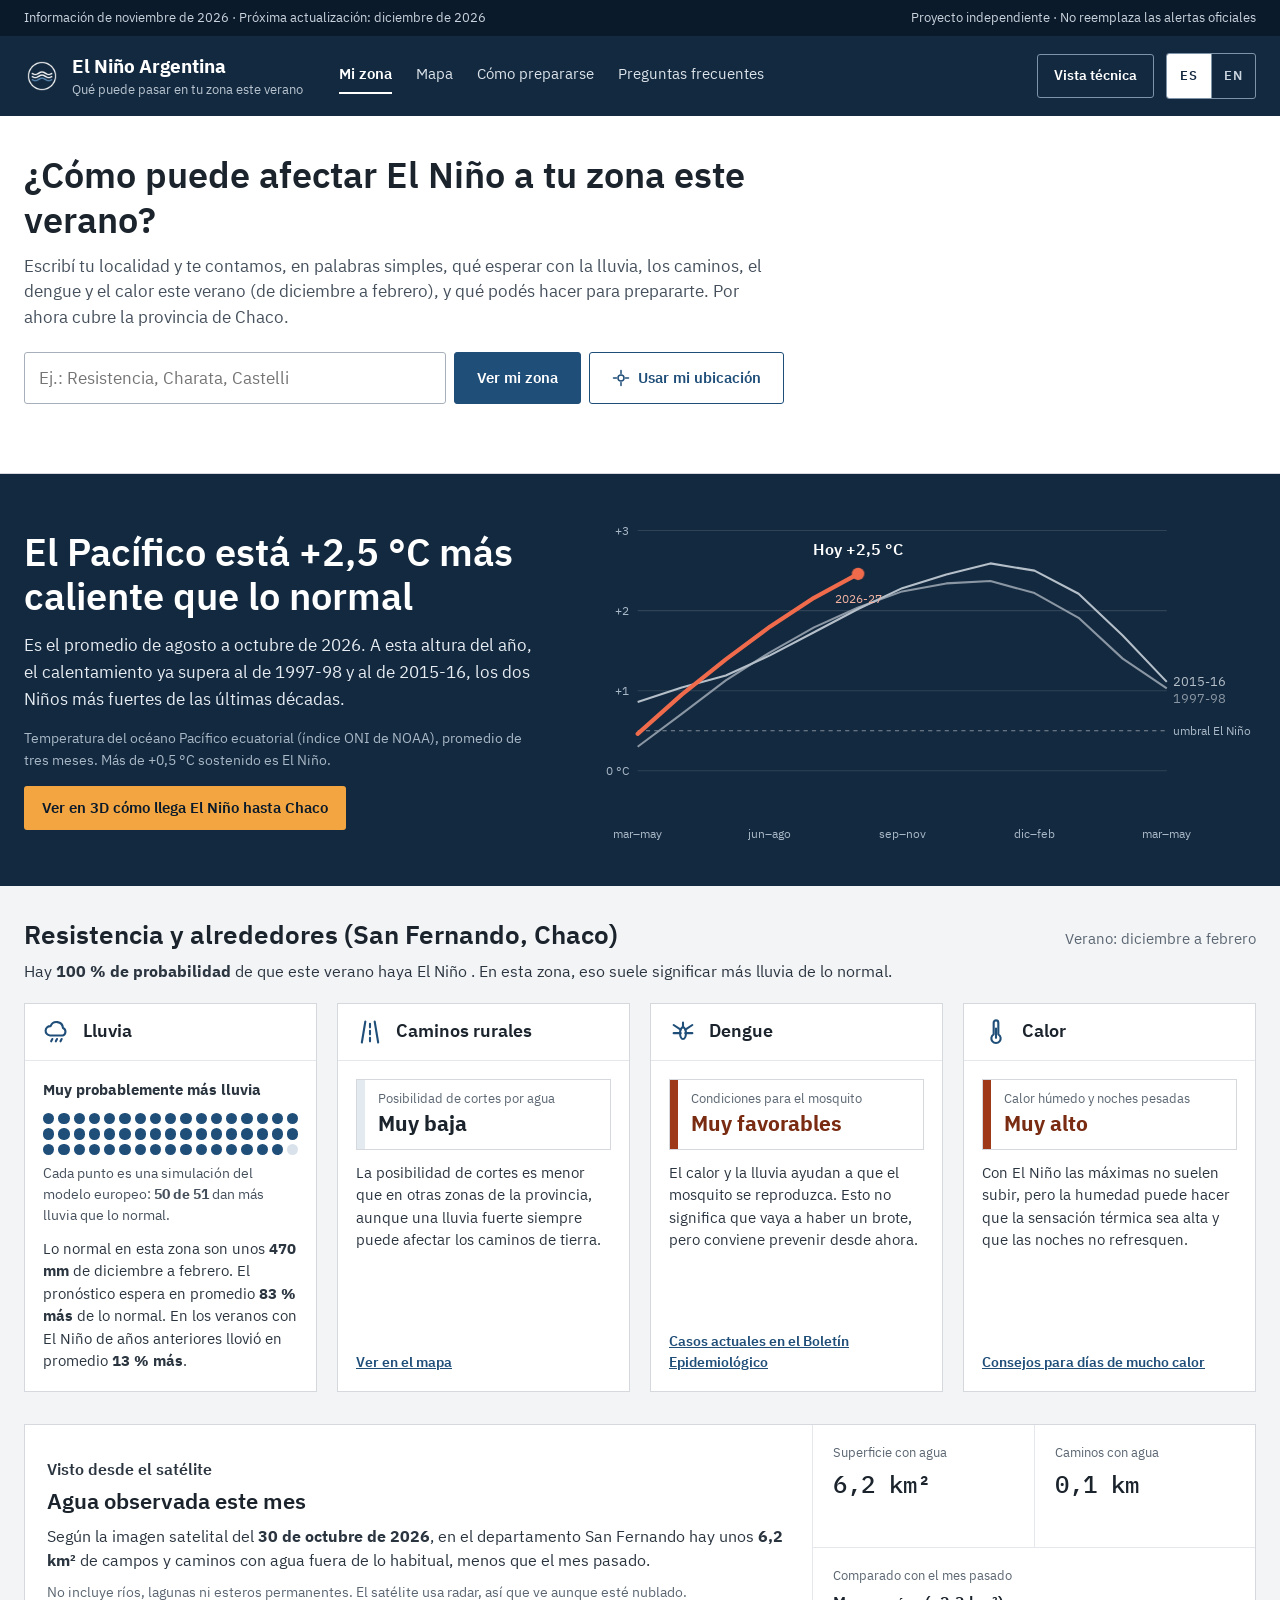
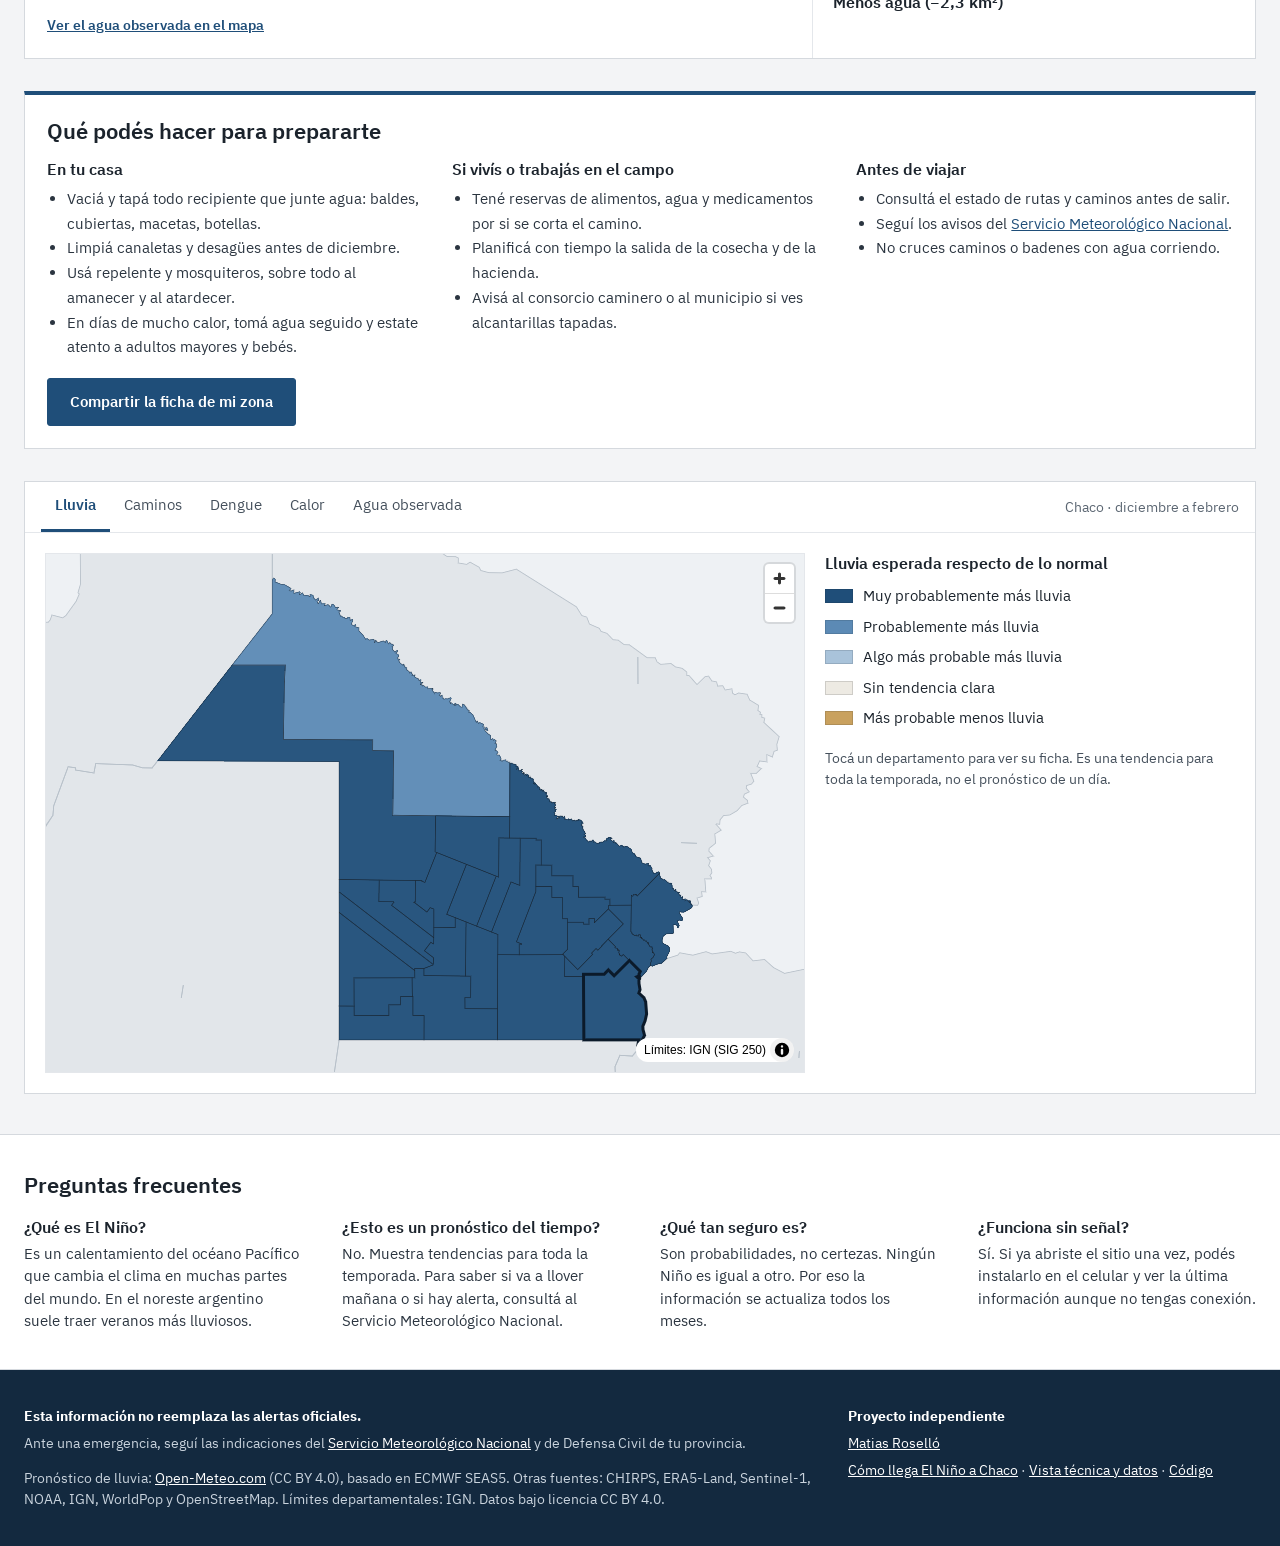
==== docs/index.html @ 83ef6762 "Nombre del sitio: El Niño Argentina (sin "SIG") Co-Authored-By: Claude Opus 5.5 <noreply@anthropic.c" ====
<!doctype html>
<html lang="es">
<head>
<meta charset="utf-8">
<meta name="viewport" content="width=device-width, initial-scale=1">
<title data-i18n="c.titulo">El Niño Argentina · Qué puede pasar en tu zona</title>
<meta name="description" data-i18n-attr="content:c.descripcion" content="Qué puede pasar con la lluvia, los caminos rurales, el dengue y el calor en tu departamento de Chaco si llega El Niño. Información en lenguaje simple, actualizada cada mes.">
<meta name="theme-color" content="#13293F">
<link rel="manifest" href="manifest.webmanifest">
<link rel="icon" href="icons/icono-192.png" type="image/png">
<link rel="apple-touch-icon" href="icons/icono-180.png">
<link rel="preload" href="fonts/ibm-plex-sans-latin-400-normal.woff2" as="font" type="font/woff2" crossorigin>
<link rel="stylesheet" href="vendor/maplibre-gl.css">
<link rel="stylesheet" href="css/app.css">
</head>
<body>
<a class="sr-only" href="#contenido" data-i18n="saltar">Saltar al contenido</a>

<div class="aviso-demo" role="note">
  <div class="contenedor">
    <span class="etiqueta-demo">Demo</span>
    <span data-i18n-html="c.demo"><strong>Versión de demostración.</strong> Los valores son ilustrativos y no provienen de pronósticos ni observaciones reales. No los uses para tomar decisiones.</span>
  </div>
</div>

<div class="franja">
  <div class="contenedor">
    <span id="franja-emision">Información de noviembre de 2026</span>
    <span data-i18n="c.franja-proyecto">Proyecto independiente · No reemplaza las alertas oficiales</span>
  </div>
</div>

<header class="cabecera">
  <div class="contenedor">
    <a class="marca" href="./">
      <img src="icons/icono-192.png" alt="" width="36" height="36">
      <span class="marca-texto"><span class="marca-titulo">El Niño Argentina</span><span class="marca-sub" data-i18n="c.marca-sub">Qué puede pasar en tu zona este verano</span></span>
    </a>
    <nav class="nav" aria-label="Principal" data-i18n-attr="aria-label:c.nav">
      <a href="#resumen" aria-current="page" data-i18n="c.nav-zona">Mi zona</a>
      <a href="#mapa" data-i18n="c.nav-mapa">Mapa</a>
      <a href="#prepararse" data-i18n="c.nav-prep">Cómo prepararse</a>
      <a href="#preguntas" data-i18n="c.nav-faq">Preguntas frecuentes</a>
    </nav>
    <div class="cabecera-acciones">
      <a class="boton-claro" href="tecnica.html" data-i18n="c.vista-tecnica">Vista técnica</a>
      <div class="idioma" role="group" aria-label="Idioma" data-i18n-attr="aria-label:idioma.grupo">
        <button type="button" data-idioma="es" lang="es" aria-label="Español" aria-pressed="true">ES</button>
        <button type="button" data-idioma="en" lang="en" aria-label="English" aria-pressed="false">EN</button>
      </div>
    </div>
  </div>
</header>

<main id="contenido">
  <section class="hero">
    <div class="contenedor">
      <h1 data-i18n="c.h1">¿Cómo puede afectar El Niño a tu zona este verano?</h1>
      <p data-i18n-html="c.hero">Escribí tu localidad y te contamos, en palabras simples, qué esperar con la lluvia, los caminos, el dengue y el calor este verano (de <span class="js-trimestre">diciembre a febrero</span>), y qué podés hacer para prepararte. Por ahora cubre la provincia de Chaco.</p>
      <form class="buscador" id="buscador" role="search" autocomplete="off">
        <div class="envoltura">
          <label for="buscar" class="sr-only" data-i18n="c.buscar-label">Buscar tu localidad o departamento</label>
          <input id="buscar" class="campo" type="search" placeholder="Ej.: Resistencia, Charata, Castelli" data-i18n-attr="placeholder:c.buscar-ph" role="combobox" aria-autocomplete="list" aria-expanded="false" aria-controls="sugerencias">
          <ul id="sugerencias" class="sugerencias" role="listbox" hidden></ul>
        </div>
        <button class="boton" type="submit" data-i18n="c.ver-zona">Ver mi zona</button>
        <button class="boton boton-sec" type="button" id="ubicacion">
          <svg width="18" height="18" viewBox="0 0 24 24" aria-hidden="true"><circle cx="12" cy="12" r="4" stroke="currentColor" stroke-width="2" fill="none"/><path d="M12 2v4M12 18v4M2 12h4M18 12h4" stroke="currentColor" stroke-width="2" stroke-linecap="round"/></svg>
          <span data-i18n="c.ubicacion">Usar mi ubicación</span>
        </button>
      </form>
      <p class="mensaje" id="mensaje" role="status" aria-live="polite"></p>
    </div>
  </section>

  <section class="oceano" aria-labelledby="titulo-oceano" hidden id="oceano">
    <div class="contenedor oceano-grilla">
      <div class="oceano-texto">
        <h2 id="titulo-oceano" data-i18n-html="c.oceano-titulo">El Pacífico está <span id="oni-valor"></span> más caliente que lo normal</h2>
        <p id="oni-texto"></p>
        <p class="oceano-fuente" data-i18n="c.oceano-fuente">Temperatura del océano Pacífico ecuatorial (índice ONI de NOAA), promedio de tres meses. Más de +0,5 °C sostenido es El Niño.</p>
        <a class="oceano-link" href="como-llega.html" data-i18n="c.oceano-link">Ver en 3D cómo llega El Niño hasta Chaco</a>
      </div>
      <figure class="oceano-grafico">
        <svg id="grafico-oni" viewBox="0 0 640 320" role="img" aria-labelledby="oni-desc"><desc id="oni-desc"></desc></svg>
      </figure>
    </div>
  </section>

  <section class="seccion" id="resumen" aria-labelledby="titulo-zona">
    <div class="contenedor">
      <div class="seccion-titulo">
        <h2 id="titulo-zona">Cargando…</h2>
        <span data-i18n-html="c.verano">Verano: <span class="js-trimestre">diciembre a febrero</span></span>
      </div>
      <p class="linea-nino" id="linea-nino"></p>

      <div class="tarjetas">
        <article class="panel tarjeta">
          <div class="tarjeta-cab">
            <svg width="28" height="28" viewBox="0 0 24 24" aria-hidden="true"><path d="M6 15a4 4 0 0 1 .5-8 5.5 5.5 0 0 1 10.6 1.5A3.5 3.5 0 0 1 17 15H6z" stroke="#1F4E79" stroke-width="1.8" fill="none" stroke-linejoin="round"/><path d="M8 18l-1 2M12 18l-1 2M16 18l-1 2" stroke="#1F4E79" stroke-width="1.8" stroke-linecap="round"/></svg>
            <h3 data-i18n="c.lluvia">Lluvia</h3>
          </div>
          <div class="tarjeta-cuerpo">
            <p class="titular" id="lluvia-titular"></p>
            <div class="miembros" id="lluvia-miembros" hidden></div>
            <div class="terciles" id="lluvia-terciles"></div>
            <p id="lluvia-texto"></p>
          </div>
        </article>

        <article class="panel tarjeta">
          <div class="tarjeta-cab">
            <svg width="28" height="28" viewBox="0 0 24 24" aria-hidden="true"><path d="M8 3L5 21M16 3l3 18M12 5v3M12 11v3M12 17v3" stroke="#1F4E79" stroke-width="1.8" fill="none" stroke-linecap="round"/></svg>
            <h3 data-i18n="c.caminos">Caminos rurales</h3>
          </div>
          <div class="tarjeta-cuerpo">
            <div class="nivel" id="caminos-nivel"></div>
            <p id="caminos-texto"></p>
            <a class="tarjeta-link" href="#mapa" data-tab="anegamiento" data-i18n="c.ver-mapa">Ver en el mapa</a>
          </div>
        </article>

        <article class="panel tarjeta">
          <div class="tarjeta-cab">
            <svg width="28" height="28" viewBox="0 0 24 24" aria-hidden="true"><ellipse cx="12" cy="13" rx="2.5" ry="5" stroke="#1F4E79" stroke-width="1.8" fill="none"/><path d="M10 10L4 6M14 10l6-4M10 13H4M14 13h6M12 8V4" stroke="#1F4E79" stroke-width="1.8" stroke-linecap="round"/></svg>
            <h3 data-i18n="c.dengue">Dengue</h3>
          </div>
          <div class="tarjeta-cuerpo">
            <div class="nivel" id="dengue-nivel"></div>
            <p data-i18n="c.dengue-texto">El calor y la lluvia ayudan a que el mosquito se reproduzca. Esto no significa que vaya a haber un brote, pero conviene prevenir desde ahora.</p>
            <a class="tarjeta-link" href="https://www.argentina.gob.ar/salud/boletin-epidemiologico-nacional" rel="noopener" data-i18n="c.dengue-link">Casos actuales en el Boletín Epidemiológico</a>
          </div>
        </article>

        <article class="panel tarjeta">
          <div class="tarjeta-cab">
            <svg width="28" height="28" viewBox="0 0 24 24" aria-hidden="true"><path d="M10 4a2 2 0 0 1 4 0v10a4 4 0 1 1-4 0z" stroke="#1F4E79" stroke-width="1.8" fill="none" stroke-linejoin="round"/><path d="M12 9v8" stroke="#1F4E79" stroke-width="1.8" stroke-linecap="round"/></svg>
            <h3 data-i18n="c.calor">Calor</h3>
          </div>
          <div class="tarjeta-cuerpo">
            <div class="nivel" id="calor-nivel"></div>
            <p data-i18n="c.calor-texto">Con El Niño las máximas no suelen subir, pero la humedad puede hacer que la sensación térmica sea alta y que las noches no refresquen.</p>
            <a class="tarjeta-link" href="#prepararse" data-i18n="c.calor-link">Consejos para días de mucho calor</a>
          </div>
        </article>
      </div>
    </div>
  </section>

  <section class="seccion" aria-labelledby="titulo-agua">
    <div class="contenedor">
      <div class="panel agua">
        <div class="agua-texto">
          <p class="sobretitulo" data-i18n="c.agua-sobre">Visto desde el satélite</p>
          <h2 id="titulo-agua" data-i18n="c.agua-titulo">Agua observada este mes</h2>
          <p id="agua-texto"></p>
          <p class="nota" data-i18n="c.agua-nota">No incluye ríos, lagunas ni esteros permanentes. El satélite usa radar, así que ve aunque esté nublado.</p>
          <a class="tarjeta-link" href="#mapa" data-tab="agua" style="display:inline-block;margin-top:12px" data-i18n="c.agua-link">Ver el agua observada en el mapa</a>
        </div>
        <div class="agua-datos">
          <div><small data-i18n="c.agua-sup">Superficie con agua</small><strong id="agua-km2"></strong></div>
          <div><small data-i18n="c.agua-caminos">Caminos con agua</small><strong id="agua-caminos"></strong></div>
          <div><small data-i18n="c.agua-comp">Comparado con el mes pasado</small><strong class="texto" id="agua-cambio"></strong></div>
        </div>
      </div>
    </div>
  </section>

  <section class="seccion" id="prepararse" aria-labelledby="titulo-prep">
    <div class="contenedor">
      <div class="panel consejos">
        <h2 id="titulo-prep" data-i18n="c.prep-titulo">Qué podés hacer para prepararte</h2>
        <div class="consejos-grilla">
          <div>
            <h3 data-i18n="c.prep-casa">En tu casa</h3>
            <ul>
              <li data-i18n="c.prep-casa-1">Vaciá y tapá todo recipiente que junte agua: baldes, cubiertas, macetas, botellas.</li>
              <li data-i18n="c.prep-casa-2">Limpiá canaletas y desagües antes de diciembre.</li>
              <li data-i18n="c.prep-casa-3">Usá repelente y mosquiteros, sobre todo al amanecer y al atardecer.</li>
              <li data-i18n="c.prep-casa-4">En días de mucho calor, tomá agua seguido y estate atento a adultos mayores y bebés.</li>
            </ul>
          </div>
          <div>
            <h3 data-i18n="c.prep-campo">Si vivís o trabajás en el campo</h3>
            <ul>
              <li data-i18n="c.prep-campo-1">Tené reservas de alimentos, agua y medicamentos por si se corta el camino.</li>
              <li data-i18n="c.prep-campo-2">Planificá con tiempo la salida de la cosecha y de la hacienda.</li>
              <li data-i18n="c.prep-campo-3">Avisá al consorcio caminero o al municipio si ves alcantarillas tapadas.</li>
            </ul>
          </div>
          <div>
            <h3 data-i18n="c.prep-viaje">Antes de viajar</h3>
            <ul>
              <li data-i18n="c.prep-viaje-1">Consultá el estado de rutas y caminos antes de salir.</li>
              <li data-i18n-html="c.prep-viaje-2">Seguí los avisos del <a href="https://www.smn.gob.ar/" rel="noopener">Servicio Meteorológico Nacional</a>.</li>
              <li data-i18n="c.prep-viaje-3">No cruces caminos o badenes con agua corriendo.</li>
            </ul>
          </div>
        </div>
        <p style="margin:18px 0 0"><button class="boton" type="button" id="compartir" data-i18n="c.compartir">Compartir la ficha de mi zona</button></p>
      </div>
    </div>
  </section>

  <section class="seccion" id="mapa" aria-labelledby="titulo-mapa">
    <div class="contenedor">
      <h2 id="titulo-mapa" class="sr-only" data-i18n="c.mapa-titulo">Mapa de Chaco</h2>
      <div class="panel mapa-panel">
        <div class="pestanas">
          <div class="tabs" role="tablist" aria-label="Qué ver en el mapa" data-i18n-attr="aria-label:c.tabs" id="tabs"></div>
          <span style="font-size:14px;color:var(--texto-4)">Chaco · <span class="js-trimestre">diciembre a febrero</span></span>
        </div>
        <div class="mapa-cuerpo">
          <div class="mapa" id="mapa-contenedor" role="region" data-i18n-attr="aria-label:c.mapa-region" aria-label="Mapa de departamentos de Chaco. Tocá un departamento para ver su ficha."></div>
          <div class="leyenda" id="leyenda"></div>
        </div>
      </div>
    </div>
  </section>

  <section class="faq" id="preguntas" aria-labelledby="titulo-faq">
    <div class="contenedor">
      <h2 id="titulo-faq" data-i18n="c.faq">Preguntas frecuentes</h2>
      <div class="faq-grilla">
        <div><h3 data-i18n="c.faq-1q">¿Qué es El Niño?</h3><p data-i18n="c.faq-1a">Es un calentamiento del océano Pacífico que cambia el clima en muchas partes del mundo. En el noreste argentino suele traer veranos más lluviosos.</p></div>
        <div><h3 data-i18n="c.faq-2q">¿Esto es un pronóstico del tiempo?</h3><p data-i18n="c.faq-2a">No. Muestra tendencias para toda la temporada. Para saber si va a llover mañana o si hay alerta, consultá al Servicio Meteorológico Nacional.</p></div>
        <div><h3 data-i18n="c.faq-3q">¿Qué tan seguro es?</h3><p data-i18n="c.faq-3a">Son probabilidades, no certezas. Ningún Niño es igual a otro. Por eso la información se actualiza todos los meses.</p></div>
        <div class="solo-demo"><h3 data-i18n="c.faq-4q">¿Por qué dice “demostración”?</h3><p data-i18n="c.faq-4a">El sitio ya funciona, pero los datos climáticos reales todavía se están procesando. Hasta entonces, los valores son de ejemplo.</p></div>
        <div><h3 data-i18n="c.faq-5q">¿Funciona sin señal?</h3><p data-i18n="c.faq-5a">Sí. Si ya abriste el sitio una vez, podés instalarlo en el celular y ver la última información aunque no tengas conexión.</p></div>
      </div>
    </div>
  </section>
</main>

<footer class="pie">
  <div class="contenedor">
    <div class="col-ancha">
      <p><strong data-i18n="c.pie-aviso">Esta información no reemplaza las alertas oficiales.</strong></p>
      <p data-i18n-html="c.pie-emergencia">Ante una emergencia, seguí las indicaciones del <a href="https://www.smn.gob.ar/" rel="noopener">Servicio Meteorológico Nacional</a> y de Defensa Civil de tu provincia.</p>
      <p style="margin-top:14px" data-i18n-html="c.pie-fuentes">Pronóstico de lluvia: <a href="https://open-meteo.com/" rel="noopener">Open-Meteo.com</a> (CC BY 4.0), basado en ECMWF SEAS5. Otras fuentes: CHIRPS, ERA5-Land, Sentinel-1, NOAA, IGN, WorldPop y OpenStreetMap. Límites departamentales: IGN. Datos bajo licencia CC BY 4.0.</p>
    </div>
    <div class="col">
      <p><strong data-i18n="c.pie-proyecto">Proyecto independiente</strong></p>
      <p><a href="https://github.com/rikochet87" rel="noopener">Matias Roselló</a></p>
      <p data-i18n-html="c.pie-links"><a href="como-llega.html">Cómo llega El Niño a Chaco</a> · <a href="tecnica.html">Vista técnica y datos</a> · <a href="https://github.com/rikochet87/elnino-chaco" rel="noopener">Código</a></p>
    </div>
  </div>
</footer>

<script src="vendor/maplibre-gl.js"></script>
<script src="js/i18n.js"></script>
<script src="js/comun.js"></script>
<script src="js/ciudadana.js"></script>
<script src="js/oceano.js"></script>
</body>
</html>
---- docs/vendor/maplibre-gl.css ----
.maplibregl-map{font:12px/20px Helvetica Neue,Arial,Helvetica,sans-serif;overflow:hidden;position:relative;-webkit-tap-highlight-color:rgb(0 0 0/0)}.maplibregl-canvas{left:0;position:absolute;top:0}.maplibregl-map:fullscreen{height:100%;width:100%}.maplibregl-ctrl-group button.maplibregl-ctrl-compass{touch-action:none}.maplibregl-canvas-container.maplibregl-interactive,.maplibregl-ctrl-group button.maplibregl-ctrl-compass{cursor:grab;-webkit-user-select:none;-moz-user-select:none;user-select:none}.maplibregl-canvas-container.maplibregl-interactive.maplibregl-track-pointer{cursor:pointer}.maplibregl-canvas-container.maplibregl-interactive:active,.maplibregl-ctrl-group button.maplibregl-ctrl-compass:active{cursor:grabbing}.maplibregl-canvas-container.maplibregl-touch-zoom-rotate,.maplibregl-canvas-container.maplibregl-touch-zoom-rotate .maplibregl-canvas{touch-action:pan-x pan-y}.maplibregl-canvas-container.maplibregl-touch-drag-pan,.maplibregl-canvas-container.maplibregl-touch-drag-pan .maplibregl-canvas{touch-action:pinch-zoom}.maplibregl-canvas-container.maplibregl-touch-zoom-rotate.maplibregl-touch-drag-pan,.maplibregl-canvas-container.maplibregl-touch-zoom-rotate.maplibregl-touch-drag-pan .maplibregl-canvas{touch-action:none}.maplibregl-canvas-container.maplibregl-touch-drag-pan.maplibregl-cooperative-gestures,.maplibregl-canvas-container.maplibregl-touch-drag-pan.maplibregl-cooperative-gestures .maplibregl-canvas{touch-action:pan-x pan-y}.maplibregl-ctrl-bottom-left,.maplibregl-ctrl-bottom-right,.maplibregl-ctrl-top-left,.maplibregl-ctrl-top-right{pointer-events:none;position:absolute;z-index:2}.maplibregl-ctrl-top-left{left:0;top:0}.maplibregl-ctrl-top-right{right:0;top:0}.maplibregl-ctrl-bottom-left{bottom:0;left:0}.maplibregl-ctrl-bottom-right{bottom:0;right:0}.maplibregl-ctrl{clear:both;pointer-events:auto;transform:translate(0)}.maplibregl-ctrl-top-left .maplibregl-ctrl{float:left;margin:10px 0 0 10px}.maplibregl-ctrl-top-right .maplibregl-ctrl{float:right;margin:10px 10px 0 0}.maplibregl-ctrl-bottom-left .maplibregl-ctrl{float:left;margin:0 0 10px 10px}.maplibregl-ctrl-bottom-right .maplibregl-ctrl{float:right;margin:0 10px 10px 0}.maplibregl-ctrl-group{background:#fff;border-radius:4px}.maplibregl-ctrl-group:not(:empty){box-shadow:0 0 0 2px rgba(0,0,0,.1)}@media (forced-colors:active){.maplibregl-ctrl-group:not(:empty){box-shadow:0 0 0 2px ButtonText}}.maplibregl-ctrl-group button{background-color:transparent;border:0;box-sizing:border-box;cursor:pointer;display:block;height:29px;outline:none;padding:0;width:29px}.maplibregl-ctrl-group button+button{border-top:1px solid #ddd}.maplibregl-ctrl button .maplibregl-ctrl-icon{background-position:50%;background-repeat:no-repeat;display:block;height:100%;width:100%}@media (forced-colors:active){.maplibregl-ctrl-icon{background-color:transparent}.maplibregl-ctrl-group button+button{border-top:1px solid ButtonText}}.maplibregl-ctrl button::-moz-focus-inner{border:0;padding:0}.maplibregl-ctrl-attrib-button:focus,.maplibregl-ctrl-group button:focus{box-shadow:0 0 2px 2px #0096ff}.maplibregl-ctrl button:disabled{cursor:not-allowed}.maplibregl-ctrl button:disabled .maplibregl-ctrl-icon{opacity:.25}.maplibregl-ctrl button:not(:disabled):hover{background-color:rgb(0 0 0/5%)}.maplibregl-ctrl-group button:focus:focus-visible{box-shadow:0 0 2px 2px #0096ff}.maplibregl-ctrl-group button:focus:not(:focus-visible){box-shadow:none}.maplibregl-ctrl-group button:focus:first-child{border-radius:4px 4px 0 0}.maplibregl-ctrl-group button:focus:last-child{border-radius:0 0 4px 4px}.maplibregl-ctrl-group button:focus:only-child{border-radius:inherit}.maplibregl-ctrl button.maplibregl-ctrl-zoom-out .maplibregl-ctrl-icon{background-image:url("data:image/svg+xml;charset=utf-8,%3Csvg xmlns='http://www.w3.org/2000/svg' width='29' height='29' fill='%23333' viewBox='0 0 29 29'%3E%3Cpath d='M10 13c-.75 0-1.5.75-1.5 1.5S9.25 16 10 16h9c.75 0 1.5-.75 1.5-1.5S19.75 13 19 13z'/%3E%3C/svg%3E")}.maplibregl-ctrl button.maplibregl-ctrl-zoom-in .maplibregl-ctrl-icon{background-image:url("data:image/svg+xml;charset=utf-8,%3Csvg xmlns='http://www.w3.org/2000/svg' width='29' height='29' fill='%23333' viewBox='0 0 29 29'%3E%3Cpath d='M14.5 8.5c-.75 0-1.5.75-1.5 1.5v3h-3c-.75 0-1.5.75-1.5 1.5S9.25 16 10 16h3v3c0 .75.75 1.5 1.5 1.5S16 19.75 16 19v-3h3c.75 0 1.5-.75 1.5-1.5S19.75 13 19 13h-3v-3c0-.75-.75-1.5-1.5-1.5'/%3E%3C/svg%3E")}@media (forced-colors:active){.maplibregl-ctrl button.maplibregl-ctrl-zoom-out .maplibregl-ctrl-icon{background-image:url("data:image/svg+xml;charset=utf-8,%3Csvg xmlns='http://www.w3.org/2000/svg' width='29' height='29' fill='%23fff' viewBox='0 0 29 29'%3E%3Cpath d='M10 13c-.75 0-1.5.75-1.5 1.5S9.25 16 10 16h9c.75 0 1.5-.75 1.5-1.5S19.75 13 19 13z'/%3E%3C/svg%3E")}.maplibregl-ctrl button.maplibregl-ctrl-zoom-in .maplibregl-ctrl-icon{background-image:url("data:image/svg+xml;charset=utf-8,%3Csvg xmlns='http://www.w3.org/2000/svg' width='29' height='29' fill='%23fff' viewBox='0 0 29 29'%3E%3Cpath d='M14.5 8.5c-.75 0-1.5.75-1.5 1.5v3h-3c-.75 0-1.5.75-1.5 1.5S9.25 16 10 16h3v3c0 .75.75 1.5 1.5 1.5S16 19.75 16 19v-3h3c.75 0 1.5-.75 1.5-1.5S19.75 13 19 13h-3v-3c0-.75-.75-1.5-1.5-1.5'/%3E%3C/svg%3E")}}@media (forced-colors:active) and (prefers-color-scheme:light){.maplibregl-ctrl button.maplibregl-ctrl-zoom-out .maplibregl-ctrl-icon{background-image:url("data:image/svg+xml;charset=utf-8,%3Csvg xmlns='http://www.w3.org/2000/svg' width='29' height='29' viewBox='0 0 29 29'%3E%3Cpath d='M10 13c-.75 0-1.5.75-1.5 1.5S9.25 16 10 16h9c.75 0 1.5-.75 1.5-1.5S19.75 13 19 13z'/%3E%3C/svg%3E")}.maplibregl-ctrl button.maplibregl-ctrl-zoom-in .maplibregl-ctrl-icon{background-image:url("data:image/svg+xml;charset=utf-8,%3Csvg xmlns='http://www.w3.org/2000/svg' width='29' height='29' viewBox='0 0 29 29'%3E%3Cpath d='M14.5 8.5c-.75 0-1.5.75-1.5 1.5v3h-3c-.75 0-1.5.75-1.5 1.5S9.25 16 10 16h3v3c0 .75.75 1.5 1.5 1.5S16 19.75 16 19v-3h3c.75 0 1.5-.75 1.5-1.5S19.75 13 19 13h-3v-3c0-.75-.75-1.5-1.5-1.5'/%3E%3C/svg%3E")}}.maplibregl-ctrl button.maplibregl-ctrl-fullscreen .maplibregl-ctrl-icon{background-image:url("data:image/svg+xml;charset=utf-8,%3Csvg xmlns='http://www.w3.org/2000/svg' width='29' height='29' fill='%23333' viewBox='0 0 29 29'%3E%3Cpath d='M24 16v5.5c0 1.75-.75 2.5-2.5 2.5H16v-1l3-1.5-4-5.5 1-1 5.5 4 1.5-3zM6 16l1.5 3 5.5-4 1 1-4 5.5 3 1.5v1H7.5C5.75 24 5 23.25 5 21.5V16zm7-11v1l-3 1.5 4 5.5-1 1-5.5-4L6 13H5V7.5C5 5.75 5.75 5 7.5 5zm11 2.5c0-1.75-.75-2.5-2.5-2.5H16v1l3 1.5-4 5.5 1 1 5.5-4 1.5 3h1z'/%3E%3C/svg%3E")}.maplibregl-ctrl button.maplibregl-ctrl-shrink .maplibregl-ctrl-icon{background-image:url("data:image/svg+xml;charset=utf-8,%3Csvg xmlns='http://www.w3.org/2000/svg' width='29' height='29' viewBox='0 0 29 29'%3E%3Cpath d='M18.5 16c-1.75 0-2.5.75-2.5 2.5V24h1l1.5-3 5.5 4 1-1-4-5.5 3-1.5v-1zM13 18.5c0-1.75-.75-2.5-2.5-2.5H5v1l3 1.5L4 24l1 1 5.5-4 1.5 3h1zm3-8c0 1.75.75 2.5 2.5 2.5H24v-1l-3-1.5L25 5l-1-1-5.5 4L17 5h-1zM10.5 13c1.75 0 2.5-.75 2.5-2.5V5h-1l-1.5 3L5 4 4 5l4 5.5L5 12v1z'/%3E%3C/svg%3E")}@media (forced-colors:active){.maplibregl-ctrl button.maplibregl-ctrl-fullscreen .maplibregl-ctrl-icon{background-image:url("data:image/svg+xml;charset=utf-8,%3Csvg xmlns='http://www.w3.org/2000/svg' width='29' height='29' fill='%23fff' viewBox='0 0 29 29'%3E%3Cpath d='M24 16v5.5c0 1.75-.75 2.5-2.5 2.5H16v-1l3-1.5-4-5.5 1-1 5.5 4 1.5-3zM6 16l1.5 3 5.5-4 1 1-4 5.5 3 1.5v1H7.5C5.75 24 5 23.25 5 21.5V16zm7-11v1l-3 1.5 4 5.5-1 1-5.5-4L6 13H5V7.5C5 5.75 5.75 5 7.5 5zm11 2.5c0-1.75-.75-2.5-2.5-2.5H16v1l3 1.5-4 5.5 1 1 5.5-4 1.5 3h1z'/%3E%3C/svg%3E")}.maplibregl-ctrl button.maplibregl-ctrl-shrink .maplibregl-ctrl-icon{background-image:url("data:image/svg+xml;charset=utf-8,%3Csvg xmlns='http://www.w3.org/2000/svg' width='29' height='29' fill='%23fff' viewBox='0 0 29 29'%3E%3Cpath d='M18.5 16c-1.75 0-2.5.75-2.5 2.5V24h1l1.5-3 5.5 4 1-1-4-5.5 3-1.5v-1zM13 18.5c0-1.75-.75-2.5-2.5-2.5H5v1l3 1.5L4 24l1 1 5.5-4 1.5 3h1zm3-8c0 1.75.75 2.5 2.5 2.5H24v-1l-3-1.5L25 5l-1-1-5.5 4L17 5h-1zM10.5 13c1.75 0 2.5-.75 2.5-2.5V5h-1l-1.5 3L5 4 4 5l4 5.5L5 12v1z'/%3E%3C/svg%3E")}}@media (forced-colors:active) and (prefers-color-scheme:light){.maplibregl-ctrl button.maplibregl-ctrl-fullscreen .maplibregl-ctrl-icon{background-image:url("data:image/svg+xml;charset=utf-8,%3Csvg xmlns='http://www.w3.org/2000/svg' width='29' height='29' viewBox='0 0 29 29'%3E%3Cpath d='M24 16v5.5c0 1.75-.75 2.5-2.5 2.5H16v-1l3-1.5-4-5.5 1-1 5.5 4 1.5-3zM6 16l1.5 3 5.5-4 1 1-4 5.5 3 1.5v1H7.5C5.75 24 5 23.25 5 21.5V16zm7-11v1l-3 1.5 4 5.5-1 1-5.5-4L6 13H5V7.5C5 5.75 5.75 5 7.5 5zm11 2.5c0-1.75-.75-2.5-2.5-2.5H16v1l3 1.5-4 5.5 1 1 5.5-4 1.5 3h1z'/%3E%3C/svg%3E")}.maplibregl-ctrl button.maplibregl-ctrl-shrink .maplibregl-ctrl-icon{background-image:url("data:image/svg+xml;charset=utf-8,%3Csvg xmlns='http://www.w3.org/2000/svg' width='29' height='29' viewBox='0 0 29 29'%3E%3Cpath d='M18.5 16c-1.75 0-2.5.75-2.5 2.5V24h1l1.5-3 5.5 4 1-1-4-5.5 3-1.5v-1zM13 18.5c0-1.75-.75-2.5-2.5-2.5H5v1l3 1.5L4 24l1 1 5.5-4 1.5 3h1zm3-8c0 1.75.75 2.5 2.5 2.5H24v-1l-3-1.5L25 5l-1-1-5.5 4L17 5h-1zM10.5 13c1.75 0 2.5-.75 2.5-2.5V5h-1l-1.5 3L5 4 4 5l4 5.5L5 12v1z'/%3E%3C/svg%3E")}}.maplibregl-ctrl button.maplibregl-ctrl-compass .maplibregl-ctrl-icon{background-image:url("data:image/svg+xml;charset=utf-8,%3Csvg xmlns='http://www.w3.org/2000/svg' width='29' height='29' fill='%23333' viewBox='0 0 29 29'%3E%3Cpath d='m10.5 14 4-8 4 8z'/%3E%3Cpath fill='%23ccc' d='m10.5 16 4 8 4-8z'/%3E%3C/svg%3E")}@media (forced-colors:active){.maplibregl-ctrl button.maplibregl-ctrl-compass .maplibregl-ctrl-icon{background-image:url("data:image/svg+xml;charset=utf-8,%3Csvg xmlns='http://www.w3.org/2000/svg' width='29' height='29' fill='%23fff' viewBox='0 0 29 29'%3E%3Cpath d='m10.5 14 4-8 4 8z'/%3E%3Cpath fill='%23ccc' d='m10.5 16 4 8 4-8z'/%3E%3C/svg%3E")}}@media (forced-colors:active) and (prefers-color-scheme:light){.maplibregl-ctrl button.maplibregl-ctrl-compass .maplibregl-ctrl-icon{background-image:url("data:image/svg+xml;charset=utf-8,%3Csvg xmlns='http://www.w3.org/2000/svg' width='29' height='29' viewBox='0 0 29 29'%3E%3Cpath d='m10.5 14 4-8 4 8z'/%3E%3Cpath fill='%23ccc' d='m10.5 16 4 8 4-8z'/%3E%3C/svg%3E")}}.maplibregl-ctrl button.maplibregl-ctrl-terrain .maplibregl-ctrl-icon{background-image:url("data:image/svg+xml;charset=utf-8,%3Csvg xmlns='http://www.w3.org/2000/svg' width='22' height='22' fill='%23333' viewBox='0 0 22 22'%3E%3Cpath d='m1.754 13.406 4.453-4.851 3.09 3.09 3.281 3.277.969-.969-3.309-3.312 3.844-4.121 6.148 6.886h1.082v-.855l-7.207-8.07-4.84 5.187L6.169 6.57l-5.48 5.965v.871ZM.688 16.844h20.625v1.375H.688Zm0 0'/%3E%3C/svg%3E")}.maplibregl-ctrl button.maplibregl-ctrl-terrain-enabled .maplibregl-ctrl-icon{background-image:url("data:image/svg+xml;charset=utf-8,%3Csvg xmlns='http://www.w3.org/2000/svg' width='22' height='22' fill='%2333b5e5' viewBox='0 0 22 22'%3E%3Cpath d='m1.754 13.406 4.453-4.851 3.09 3.09 3.281 3.277.969-.969-3.309-3.312 3.844-4.121 6.148 6.886h1.082v-.855l-7.207-8.07-4.84 5.187L6.169 6.57l-5.48 5.965v.871ZM.688 16.844h20.625v1.375H.688Zm0 0'/%3E%3C/svg%3E")}.maplibregl-ctrl button.maplibregl-ctrl-geolocate .maplibregl-ctrl-icon{background-image:url("data:image/svg+xml;charset=utf-8,%3Csvg xmlns='http://www.w3.org/2000/svg' width='29' height='29' fill='%23333' viewBox='0 0 20 20'%3E%3Cpath d='M10 4C9 4 9 5 9 5v.1A5 5 0 0 0 5.1 9H5s-1 0-1 1 1 1 1 1h.1A5 5 0 0 0 9 14.9v.1s0 1 1 1 1-1 1-1v-.1a5 5 0 0 0 3.9-3.9h.1s1 0 1-1-1-1-1-1h-.1A5 5 0 0 0 11 5.1V5s0-1-1-1m0 2.5a3.5 3.5 0 1 1 0 7 3.5 3.5 0 1 1 0-7'/%3E%3Ccircle cx='10' cy='10' r='2'/%3E%3C/svg%3E")}.maplibregl-ctrl button.maplibregl-ctrl-geolocate:disabled .maplibregl-ctrl-icon{background-image:url("data:image/svg+xml;charset=utf-8,%3Csvg xmlns='http://www.w3.org/2000/svg' width='29' height='29' fill='%23aaa' viewBox='0 0 20 20'%3E%3Cpath d='M10 4C9 4 9 5 9 5v.1A5 5 0 0 0 5.1 9H5s-1 0-1 1 1 1 1 1h.1A5 5 0 0 0 9 14.9v.1s0 1 1 1 1-1 1-1v-.1a5 5 0 0 0 3.9-3.9h.1s1 0 1-1-1-1-1-1h-.1A5 5 0 0 0 11 5.1V5s0-1-1-1m0 2.5a3.5 3.5 0 1 1 0 7 3.5 3.5 0 1 1 0-7'/%3E%3Ccircle cx='10' cy='10' r='2'/%3E%3Cpath fill='red' d='m14 5 1 1-9 9-1-1z'/%3E%3C/svg%3E")}.maplibregl-ctrl button.maplibregl-ctrl-geolocate.maplibregl-ctrl-geolocate-active .maplibregl-ctrl-icon{background-image:url("data:image/svg+xml;charset=utf-8,%3Csvg xmlns='http://www.w3.org/2000/svg' width='29' height='29' fill='%2333b5e5' viewBox='0 0 20 20'%3E%3Cpath d='M10 4C9 4 9 5 9 5v.1A5 5 0 0 0 5.1 9H5s-1 0-1 1 1 1 1 1h.1A5 5 0 0 0 9 14.9v.1s0 1 1 1 1-1 1-1v-.1a5 5 0 0 0 3.9-3.9h.1s1 0 1-1-1-1-1-1h-.1A5 5 0 0 0 11 5.1V5s0-1-1-1m0 2.5a3.5 3.5 0 1 1 0 7 3.5 3.5 0 1 1 0-7'/%3E%3Ccircle cx='10' cy='10' r='2'/%3E%3C/svg%3E")}.maplibregl-ctrl button.maplibregl-ctrl-geolocate.maplibregl-ctrl-geolocate-active-error .maplibregl-ctrl-icon{background-image:url("data:image/svg+xml;charset=utf-8,%3Csvg xmlns='http://www.w3.org/2000/svg' width='29' height='29' fill='%23e58978' viewBox='0 0 20 20'%3E%3Cpath d='M10 4C9 4 9 5 9 5v.1A5 5 0 0 0 5.1 9H5s-1 0-1 1 1 1 1 1h.1A5 5 0 0 0 9 14.9v.1s0 1 1 1 1-1 1-1v-.1a5 5 0 0 0 3.9-3.9h.1s1 0 1-1-1-1-1-1h-.1A5 5 0 0 0 11 5.1V5s0-1-1-1m0 2.5a3.5 3.5 0 1 1 0 7 3.5 3.5 0 1 1 0-7'/%3E%3Ccircle cx='10' cy='10' r='2'/%3E%3C/svg%3E")}.maplibregl-ctrl button.maplibregl-ctrl-geolocate.maplibregl-ctrl-geolocate-background .maplibregl-ctrl-icon{background-image:url("data:image/svg+xml;charset=utf-8,%3Csvg xmlns='http://www.w3.org/2000/svg' width='29' height='29' fill='%2333b5e5' viewBox='0 0 20 20'%3E%3Cpath d='M10 4C9 4 9 5 9 5v.1A5 5 0 0 0 5.1 9H5s-1 0-1 1 1 1 1 1h.1A5 5 0 0 0 9 14.9v.1s0 1 1 1 1-1 1-1v-.1a5 5 0 0 0 3.9-3.9h.1s1 0 1-1-1-1-1-1h-.1A5 5 0 0 0 11 5.1V5s0-1-1-1m0 2.5a3.5 3.5 0 1 1 0 7 3.5 3.5 0 1 1 0-7'/%3E%3C/svg%3E")}.maplibregl-ctrl button.maplibregl-ctrl-geolocate.maplibregl-ctrl-geolocate-background-error .maplibregl-ctrl-icon{background-image:url("data:image/svg+xml;charset=utf-8,%3Csvg xmlns='http://www.w3.org/2000/svg' width='29' height='29' fill='%23e54e33' viewBox='0 0 20 20'%3E%3Cpath d='M10 4C9 4 9 5 9 5v.1A5 5 0 0 0 5.1 9H5s-1 0-1 1 1 1 1 1h.1A5 5 0 0 0 9 14.9v.1s0 1 1 1 1-1 1-1v-.1a5 5 0 0 0 3.9-3.9h.1s1 0 1-1-1-1-1-1h-.1A5 5 0 0 0 11 5.1V5s0-1-1-1m0 2.5a3.5 3.5 0 1 1 0 7 3.5 3.5 0 1 1 0-7'/%3E%3C/svg%3E")}.maplibregl-ctrl button.maplibregl-ctrl-geolocate.maplibregl-ctrl-geolocate-waiting .maplibregl-ctrl-icon{animation:maplibregl-spin 2s linear infinite}@media (forced-colors:active){.maplibregl-ctrl button.maplibregl-ctrl-geolocate .maplibregl-ctrl-icon{background-image:url("data:image/svg+xml;charset=utf-8,%3Csvg xmlns='http://www.w3.org/2000/svg' width='29' height='29' fill='%23fff' viewBox='0 0 20 20'%3E%3Cpath d='M10 4C9 4 9 5 9 5v.1A5 5 0 0 0 5.1 9H5s-1 0-1 1 1 1 1 1h.1A5 5 0 0 0 9 14.9v.1s0 1 1 1 1-1 1-1v-.1a5 5 0 0 0 3.9-3.9h.1s1 0 1-1-1-1-1-1h-.1A5 5 0 0 0 11 5.1V5s0-1-1-1m0 2.5a3.5 3.5 0 1 1 0 7 3.5 3.5 0 1 1 0-7'/%3E%3Ccircle cx='10' cy='10' r='2'/%3E%3C/svg%3E")}.maplibregl-ctrl button.maplibregl-ctrl-geolocate:disabled .maplibregl-ctrl-icon{background-image:url("data:image/svg+xml;charset=utf-8,%3Csvg xmlns='http://www.w3.org/2000/svg' width='29' height='29' fill='%23999' viewBox='0 0 20 20'%3E%3Cpath d='M10 4C9 4 9 5 9 5v.1A5 5 0 0 0 5.1 9H5s-1 0-1 1 1 1 1 1h.1A5 5 0 0 0 9 14.9v.1s0 1 1 1 1-1 1-1v-.1a5 5 0 0 0 3.9-3.9h.1s1 0 1-1-1-1-1-1h-.1A5 5 0 0 0 11 5.1V5s0-1-1-1m0 2.5a3.5 3.5 0 1 1 0 7 3.5 3.5 0 1 1 0-7'/%3E%3Ccircle cx='10' cy='10' r='2'/%3E%3Cpath fill='red' d='m14 5 1 1-9 9-1-1z'/%3E%3C/svg%3E")}.maplibregl-ctrl button.maplibregl-ctrl-geolocate.maplibregl-ctrl-geolocate-active .maplibregl-ctrl-icon{background-image:url("data:image/svg+xml;charset=utf-8,%3Csvg xmlns='http://www.w3.org/2000/svg' width='29' height='29' fill='%2333b5e5' viewBox='0 0 20 20'%3E%3Cpath d='M10 4C9 4 9 5 9 5v.1A5 5 0 0 0 5.1 9H5s-1 0-1 1 1 1 1 1h.1A5 5 0 0 0 9 14.9v.1s0 1 1 1 1-1 1-1v-.1a5 5 0 0 0 3.9-3.9h.1s1 0 1-1-1-1-1-1h-.1A5 5 0 0 0 11 5.1V5s0-1-1-1m0 2.5a3.5 3.5 0 1 1 0 7 3.5 3.5 0 1 1 0-7'/%3E%3Ccircle cx='10' cy='10' r='2'/%3E%3C/svg%3E")}.maplibregl-ctrl button.maplibregl-ctrl-geolocate.maplibregl-ctrl-geolocate-active-error .maplibregl-ctrl-icon{background-image:url("data:image/svg+xml;charset=utf-8,%3Csvg xmlns='http://www.w3.org/2000/svg' width='29' height='29' fill='%23e58978' viewBox='0 0 20 20'%3E%3Cpath d='M10 4C9 4 9 5 9 5v.1A5 5 0 0 0 5.1 9H5s-1 0-1 1 1 1 1 1h.1A5 5 0 0 0 9 14.9v.1s0 1 1 1 1-1 1-1v-.1a5 5 0 0 0 3.9-3.9h.1s1 0 1-1-1-1-1-1h-.1A5 5 0 0 0 11 5.1V5s0-1-1-1m0 2.5a3.5 3.5 0 1 1 0 7 3.5 3.5 0 1 1 0-7'/%3E%3Ccircle cx='10' cy='10' r='2'/%3E%3C/svg%3E")}.maplibregl-ctrl button.maplibregl-ctrl-geolocate.maplibregl-ctrl-geolocate-background .maplibregl-ctrl-icon{background-image:url("data:image/svg+xml;charset=utf-8,%3Csvg xmlns='http://www.w3.org/2000/svg' width='29' height='29' fill='%2333b5e5' viewBox='0 0 20 20'%3E%3Cpath d='M10 4C9 4 9 5 9 5v.1A5 5 0 0 0 5.1 9H5s-1 0-1 1 1 1 1 1h.1A5 5 0 0 0 9 14.9v.1s0 1 1 1 1-1 1-1v-.1a5 5 0 0 0 3.9-3.9h.1s1 0 1-1-1-1-1-1h-.1A5 5 0 0 0 11 5.1V5s0-1-1-1m0 2.5a3.5 3.5 0 1 1 0 7 3.5 3.5 0 1 1 0-7'/%3E%3C/svg%3E")}.maplibregl-ctrl button.maplibregl-ctrl-geolocate.maplibregl-ctrl-geolocate-background-error .maplibregl-ctrl-icon{background-image:url("data:image/svg+xml;charset=utf-8,%3Csvg xmlns='http://www.w3.org/2000/svg' width='29' height='29' fill='%23e54e33' viewBox='0 0 20 20'%3E%3Cpath d='M10 4C9 4 9 5 9 5v.1A5 5 0 0 0 5.1 9H5s-1 0-1 1 1 1 1 1h.1A5 5 0 0 0 9 14.9v.1s0 1 1 1 1-1 1-1v-.1a5 5 0 0 0 3.9-3.9h.1s1 0 1-1-1-1-1-1h-.1A5 5 0 0 0 11 5.1V5s0-1-1-1m0 2.5a3.5 3.5 0 1 1 0 7 3.5 3.5 0 1 1 0-7'/%3E%3C/svg%3E")}}@media (forced-colors:active) and (prefers-color-scheme:light){.maplibregl-ctrl button.maplibregl-ctrl-geolocate .maplibregl-ctrl-icon{background-image:url("data:image/svg+xml;charset=utf-8,%3Csvg xmlns='http://www.w3.org/2000/svg' width='29' height='29' viewBox='0 0 20 20'%3E%3Cpath d='M10 4C9 4 9 5 9 5v.1A5 5 0 0 0 5.1 9H5s-1 0-1 1 1 1 1 1h.1A5 5 0 0 0 9 14.9v.1s0 1 1 1 1-1 1-1v-.1a5 5 0 0 0 3.9-3.9h.1s1 0 1-1-1-1-1-1h-.1A5 5 0 0 0 11 5.1V5s0-1-1-1m0 2.5a3.5 3.5 0 1 1 0 7 3.5 3.5 0 1 1 0-7'/%3E%3Ccircle cx='10' cy='10' r='2'/%3E%3C/svg%3E")}.maplibregl-ctrl button.maplibregl-ctrl-geolocate:disabled .maplibregl-ctrl-icon{background-image:url("data:image/svg+xml;charset=utf-8,%3Csvg xmlns='http://www.w3.org/2000/svg' width='29' height='29' fill='%23666' viewBox='0 0 20 20'%3E%3Cpath d='M10 4C9 4 9 5 9 5v.1A5 5 0 0 0 5.1 9H5s-1 0-1 1 1 1 1 1h.1A5 5 0 0 0 9 14.9v.1s0 1 1 1 1-1 1-1v-.1a5 5 0 0 0 3.9-3.9h.1s1 0 1-1-1-1-1-1h-.1A5 5 0 0 0 11 5.1V5s0-1-1-1m0 2.5a3.5 3.5 0 1 1 0 7 3.5 3.5 0 1 1 0-7'/%3E%3Ccircle cx='10' cy='10' r='2'/%3E%3Cpath fill='red' d='m14 5 1 1-9 9-1-1z'/%3E%3C/svg%3E")}}@keyframes maplibregl-spin{0%{transform:rotate(0deg)}to{transform:rotate(1turn)}}a.maplibregl-ctrl-logo{background-image:url("data:image/svg+xml;charset=utf-8,%3Csvg xmlns='http://www.w3.org/2000/svg' width='88' height='23' fill='none'%3E%3Cpath fill='%23000' fill-opacity='.4' fill-rule='evenodd' d='M17.408 16.796h-1.827l2.501-12.095h.198l3.324 6.533.988 2.19.988-2.19 3.258-6.533h.181l2.6 12.095h-1.81l-1.218-5.644-.362-1.71-.658 1.71-2.929 5.644h-.098l-2.914-5.644-.757-1.71-.345 1.71zm1.958-3.42-.726 3.663a1.255 1.255 0 0 1-1.232 1.011h-1.827a1.255 1.255 0 0 1-1.229-1.509l2.501-12.095a1.255 1.255 0 0 1 1.23-1.001h.197a1.25 1.25 0 0 1 1.12.685l3.19 6.273 3.125-6.263a1.25 1.25 0 0 1 1.123-.695h.181a1.255 1.255 0 0 1 1.227.991l1.443 6.71a5 5 0 0 1 .314-.787l.009-.016a4.6 4.6 0 0 1 1.777-1.887c.782-.46 1.668-.667 2.611-.667a4.6 4.6 0 0 1 1.7.32l.306.134c.21-.16.474-.256.759-.256h1.694a1.255 1.255 0 0 1 1.212.925 1.255 1.255 0 0 1 1.212-.925h1.711c.284 0 .545.094.755.252.613-.3 1.312-.45 2.075-.45 1.356 0 2.557.445 3.482 1.4q.47.48.763 1.064V4.701a1.255 1.255 0 0 1 1.255-1.255h1.86A1.255 1.255 0 0 1 54.44 4.7v9.194h2.217c.19 0 .37.043.532.118v-4.77c0-.356.147-.678.385-.906a2.42 2.42 0 0 1-.682-1.71c0-.665.267-1.253.735-1.7a2.45 2.45 0 0 1 1.722-.674 2.43 2.43 0 0 1 1.705.675q.318.302.504.683V4.7a1.255 1.255 0 0 1 1.255-1.255h1.744A1.255 1.255 0 0 1 65.812 4.7v3.335a4.8 4.8 0 0 1 1.526-.246c.938 0 1.817.214 2.59.69a4.47 4.47 0 0 1 1.67 1.743v-.98a1.255 1.255 0 0 1 1.256-1.256h1.777c.233 0 .451.064.639.174a3.4 3.4 0 0 1 1.567-.372c.346 0 .861.02 1.285.232a1.25 1.25 0 0 1 .689 1.004 4.7 4.7 0 0 1 .853-.588c.795-.44 1.675-.647 2.61-.647 1.385 0 2.65.39 3.525 1.396.836.938 1.168 2.173 1.168 3.528q-.001.515-.056 1.051a1.255 1.255 0 0 1-.947 1.09l.408.952a1.255 1.255 0 0 1-.477 1.552c-.418.268-.92.463-1.458.612-.613.171-1.304.244-2.049.244-1.06 0-2.043-.207-2.886-.698l-.015-.008c-.798-.48-1.419-1.135-1.818-1.963l-.004-.008a5.8 5.8 0 0 1-.548-2.512q0-.429.053-.843a1.3 1.3 0 0 1-.333-.086l-.166-.004c-.223 0-.426.062-.643.228-.03.024-.142.139-.142.59v3.883a1.255 1.255 0 0 1-1.256 1.256h-1.777a1.255 1.255 0 0 1-1.256-1.256V15.69l-.032.057a4.8 4.8 0 0 1-1.86 1.833 5.04 5.04 0 0 1-2.484.634 4.5 4.5 0 0 1-1.935-.424 1.25 1.25 0 0 1-.764.258h-1.71a1.255 1.255 0 0 1-1.256-1.255V7.687a2.4 2.4 0 0 1-.428.625c.253.23.412.561.412.93v7.553a1.255 1.255 0 0 1-1.256 1.255h-1.843a1.25 1.25 0 0 1-.894-.373c-.228.23-.544.373-.894.373H51.32a1.255 1.255 0 0 1-1.256-1.255v-1.251l-.061.117a4.7 4.7 0 0 1-1.782 1.884 4.77 4.77 0 0 1-2.485.67 5.6 5.6 0 0 1-1.485-.188l.009 2.764a1.255 1.255 0 0 1-1.255 1.259h-1.729a1.255 1.255 0 0 1-1.255-1.255v-3.537a1.255 1.255 0 0 1-1.167.793h-1.679a1.25 1.25 0 0 1-.77-.263 4.5 4.5 0 0 1-1.945.429c-.885 0-1.724-.21-2.495-.632l-.017-.01a5 5 0 0 1-1.081-.836 1.255 1.255 0 0 1-1.254 1.312h-1.81a1.255 1.255 0 0 1-1.228-.99l-.782-3.625-2.044 3.939a1.25 1.25 0 0 1-1.115.676h-.098a1.25 1.25 0 0 1-1.116-.68l-2.061-3.994zM35.92 16.63l.207-.114.223-.15q.493-.356.735-.785l.061-.118.033 1.332h1.678V9.242h-1.694l-.033 1.267q-.133-.329-.526-.658l-.032-.028a3.2 3.2 0 0 0-.668-.428l-.27-.12a3.3 3.3 0 0 0-1.235-.23q-1.136-.001-1.974.493a3.36 3.36 0 0 0-1.3 1.382q-.445.89-.444 2.074 0 1.2.51 2.107a3.8 3.8 0 0 0 1.382 1.381 3.9 3.9 0 0 0 1.893.477q.795 0 1.455-.33zm-2.789-5.38q-.576.675-.575 1.762 0 1.102.559 1.794.576.675 1.645.675a2.25 2.25 0 0 0 .934-.19 2.2 2.2 0 0 0 .468-.29l.178-.161a2.2 2.2 0 0 0 .397-.561q.244-.5.244-1.15v-.115q0-.708-.296-1.267l-.043-.077a2.2 2.2 0 0 0-.633-.709l-.13-.086-.047-.028a2.1 2.1 0 0 0-1.073-.285q-1.052 0-1.629.692zm2.316 2.706c.163-.17.28-.407.28-.83v-.114c0-.292-.06-.508-.15-.68a.96.96 0 0 0-.353-.389.85.85 0 0 0-.464-.127c-.4 0-.56.114-.664.239l-.01.012c-.148.174-.275.45-.275.945 0 .506.122.801.27.99.097.11.266.224.68.224.303 0 .504-.09.687-.269zm7.545 1.705a2.6 2.6 0 0 0 .331.423q.319.33.755.548l.173.074q.65.255 1.49.255 1.02 0 1.844-.493a3.45 3.45 0 0 0 1.316-1.4q.493-.904.493-2.089 0-1.909-.988-2.913-.988-1.02-2.584-1.02-.898 0-1.575.347a3 3 0 0 0-.415.262l-.199.166a3.4 3.4 0 0 0-.64.82V9.242h-1.712v11.553h1.729l-.017-5.134zm.53-1.138q.206.29.48.5l.155.11.053.034q.51.296 1.119.297 1.07 0 1.645-.675.577-.69.576-1.762 0-1.119-.576-1.777-.558-.675-1.645-.675-.435 0-.835.16a2 2 0 0 0-.284.136 2 2 0 0 0-.363.254 2.2 2.2 0 0 0-.46.569l-.082.162a2.6 2.6 0 0 0-.213 1.072v.115q0 .707.296 1.267l.135.211zm.964-.818a1.1 1.1 0 0 0 .367.385.94.94 0 0 0 .476.118c.423 0 .59-.117.687-.23.159-.194.28-.478.28-.95 0-.53-.133-.8-.266-.952l-.021-.025c-.078-.094-.231-.221-.68-.221a1 1 0 0 0-.503.135l-.012.007a.86.86 0 0 0-.335.343c-.073.133-.132.324-.132.614v.115a1.4 1.4 0 0 0 .14.66zm15.7-6.222q.347-.346.346-.856a1.05 1.05 0 0 0-.345-.79 1.18 1.18 0 0 0-.84-.329q-.51 0-.855.33a1.05 1.05 0 0 0-.346.79q0 .51.346.855.345.346.856.346.51 0 .839-.346zm4.337 9.314.033-1.332q.191.403.59.747l.098.081a4 4 0 0 0 .316.224l.223.122a3.2 3.2 0 0 0 1.44.322 3.8 3.8 0 0 0 1.875-.477 3.5 3.5 0 0 0 1.382-1.366q.527-.89.526-2.09 0-1.184-.444-2.073a3.24 3.24 0 0 0-1.283-1.399q-.823-.51-1.942-.51a3.5 3.5 0 0 0-1.527.344l-.086.043-.165.09a3 3 0 0 0-.33.214q-.432.315-.656.707a2 2 0 0 0-.099.198l.082-1.283V4.701h-1.744v12.095zm.473-2.509a2.5 2.5 0 0 0 .566.7q.117.098.245.18l.144.08a2.1 2.1 0 0 0 .975.232q1.07 0 1.645-.675.576-.69.576-1.778 0-1.102-.576-1.777-.56-.691-1.645-.692a2.2 2.2 0 0 0-1.015.235q-.22.113-.415.282l-.15.142a2.1 2.1 0 0 0-.42.594q-.223.479-.223 1.1v.115q0 .705.293 1.26zm2.616-.293c.157-.191.28-.479.28-.967 0-.51-.13-.79-.276-.961l-.021-.026c-.082-.1-.232-.225-.67-.225a.87.87 0 0 0-.681.279l-.012.011c-.154.155-.274.38-.274.807v.115c0 .285.057.499.144.669a1.1 1.1 0 0 0 .367.405c.137.082.28.123.455.123.423 0 .59-.118.686-.23zm8.266-3.013q.345-.13.724-.14l.069-.002q.493 0 .642.099l.247-1.794q-.196-.099-.717-.099a2.3 2.3 0 0 0-.545.063 2 2 0 0 0-.411.148 2.2 2.2 0 0 0-.4.249 2.5 2.5 0 0 0-.485.499 2.7 2.7 0 0 0-.32.581l-.05.137v-1.48h-1.778v7.553h1.777v-3.884q0-.546.159-.943a1.5 1.5 0 0 1 .466-.636 2.5 2.5 0 0 1 .399-.253 2 2 0 0 1 .224-.099zm9.784 2.656.05-.922q0-1.743-.856-2.698-.838-.97-2.584-.97-1.119-.001-2.007.493a3.46 3.46 0 0 0-1.4 1.382q-.493.906-.493 2.106 0 1.07.428 1.975.428.89 1.332 1.432.906.526 2.255.526.973 0 1.668-.185l.044-.012.135-.04q.613-.184.984-.421l-.542-1.267q-.3.162-.642.274l-.297.087q-.51.131-1.3.131-.954 0-1.497-.444a1.6 1.6 0 0 1-.192-.193q-.366-.44-.512-1.234l-.004-.021zm-5.427-1.256-.003.022h3.752v-.138q-.011-.727-.288-1.118a1 1 0 0 0-.156-.176q-.46-.428-1.316-.428-.986 0-1.494.604-.379.45-.494 1.234zm-27.053 2.77V4.7h-1.86v12.095h5.333V15.15zm7.103-5.908v7.553h-1.843V9.242h1.843z'/%3E%3Cpath fill='%23fff' d='m19.63 11.151-.757-1.71-.345 1.71-1.12 5.644h-1.827L18.083 4.7h.197l3.325 6.533.988 2.19.988-2.19L26.839 4.7h.181l2.6 12.095h-1.81l-1.218-5.644-.362-1.71-.658 1.71-2.93 5.644h-.098l-2.913-5.644zm14.836 5.81q-1.02 0-1.893-.478a3.8 3.8 0 0 1-1.381-1.382q-.51-.906-.51-2.106 0-1.185.444-2.074a3.36 3.36 0 0 1 1.3-1.382q.839-.494 1.974-.494a3.3 3.3 0 0 1 1.234.231 3.3 3.3 0 0 1 .97.575q.396.33.527.659l.033-1.267h1.694v7.553H37.18l-.033-1.332q-.279.593-1.02 1.053a3.17 3.17 0 0 1-1.662.444zm.296-1.482q.938 0 1.58-.642.642-.66.642-1.711v-.115q0-.708-.296-1.267a2.2 2.2 0 0 0-.807-.872 2.1 2.1 0 0 0-1.119-.313q-1.053 0-1.629.692-.575.675-.575 1.76 0 1.103.559 1.795.577.675 1.645.675zm6.521-6.237h1.711v1.4q.906-1.597 2.83-1.597 1.596 0 2.584 1.02.988 1.005.988 2.914 0 1.185-.493 2.09a3.46 3.46 0 0 1-1.316 1.399 3.5 3.5 0 0 1-1.844.493q-.954 0-1.662-.329a2.67 2.67 0 0 1-1.086-.97l.017 5.134h-1.728zm4.048 6.22q1.07 0 1.645-.674.577-.69.576-1.762 0-1.119-.576-1.777-.558-.675-1.645-.675-.592 0-1.12.296-.51.28-.822.823-.296.527-.296 1.234v.115q0 .708.296 1.267.313.543.823.855.51.296 1.119.297z'/%3E%3Cpath fill='%23e1e3e9' d='M51.325 4.7h1.86v10.45h3.473v1.646h-5.333zm7.12 4.542h1.843v7.553h-1.843zm.905-1.415a1.16 1.16 0 0 1-.856-.346 1.17 1.17 0 0 1-.346-.856 1.05 1.05 0 0 1 .346-.79q.346-.329.856-.329.494 0 .839.33a1.05 1.05 0 0 1 .345.79 1.16 1.16 0 0 1-.345.855q-.33.346-.84.346zm7.875 9.133a3.17 3.17 0 0 1-1.662-.444q-.723-.46-1.004-1.053l-.033 1.332h-1.71V4.701h1.743v4.657l-.082 1.283q.279-.658 1.086-1.119a3.5 3.5 0 0 1 1.778-.477q1.119 0 1.942.51a3.24 3.24 0 0 1 1.283 1.4q.445.888.444 2.072 0 1.201-.526 2.09a3.5 3.5 0 0 1-1.382 1.366 3.8 3.8 0 0 1-1.876.477zm-.296-1.481q1.069 0 1.645-.675.577-.69.577-1.778 0-1.102-.577-1.776-.56-.691-1.645-.692a2.12 2.12 0 0 0-1.58.659q-.642.641-.642 1.694v.115q0 .71.296 1.267a2.4 2.4 0 0 0 .807.872 2.1 2.1 0 0 0 1.119.313zm5.927-6.237h1.777v1.481q.263-.757.856-1.217a2.14 2.14 0 0 1 1.349-.46q.527 0 .724.098l-.247 1.794q-.149-.099-.642-.099-.774 0-1.416.494-.626.493-.626 1.58v3.883h-1.777V9.242zm9.534 7.718q-1.35 0-2.255-.526-.904-.543-1.332-1.432a4.6 4.6 0 0 1-.428-1.975q0-1.2.493-2.106a3.46 3.46 0 0 1 1.4-1.382q.889-.495 2.007-.494 1.744 0 2.584.97.855.956.856 2.7 0 .444-.05.92h-5.43q.18 1.005.708 1.45.542.443 1.497.443.79 0 1.3-.131a4 4 0 0 0 .938-.362l.542 1.267q-.411.263-1.119.46-.708.198-1.711.197zm1.596-4.558q.016-1.02-.444-1.432-.46-.428-1.316-.428-1.728 0-1.991 1.86z'/%3E%3Cpath d='M5.074 15.948a.484.657 0 0 0-.486.659v1.84a.484.657 0 0 0 .486.659h4.101a.484.657 0 0 0 .486-.659v-1.84a.484.657 0 0 0-.486-.659zm3.56 1.16H5.617v.838h3.017z' style='fill:%23fff;fill-rule:evenodd;stroke-width:1.03600001'/%3E%3Cg style='stroke-width:1.12603545'%3E%3Cpath d='M-9.408-1.416c-3.833-.025-7.056 2.912-7.08 6.615-.02 3.08 1.653 4.832 3.107 6.268.903.892 1.721 1.74 2.32 2.902l-.525-.004c-.543-.003-.992.304-1.24.639a1.87 1.87 0 0 0-.362 1.121l-.011 1.877c-.003.402.104.787.347 1.125.244.338.688.653 1.23.656l4.142.028c.542.003.99-.306 1.238-.641a1.87 1.87 0 0 0 .363-1.121l.012-1.875a1.87 1.87 0 0 0-.348-1.127c-.243-.338-.688-.653-1.23-.656l-.518-.004c.597-1.145 1.425-1.983 2.348-2.87 1.473-1.414 3.18-3.149 3.2-6.226-.016-3.59-2.923-6.684-6.993-6.707m-.006 1.1v.002c3.274.02 5.92 2.532 5.9 5.6-.017 2.706-1.39 4.026-2.863 5.44-1.034.994-2.118 2.033-2.814 3.633-.018.041-.052.055-.075.065q-.013.004-.02.01a.34.34 0 0 1-.226.084.34.34 0 0 1-.224-.086l-.092-.077c-.699-1.615-1.768-2.669-2.781-3.67-1.454-1.435-2.797-2.762-2.78-5.478.02-3.067 2.7-5.545 5.975-5.523m-.02 2.826c-1.62-.01-2.944 1.315-2.955 2.96-.01 1.646 1.295 2.988 2.916 2.999h.002c1.621.01 2.943-1.316 2.953-2.961.011-1.646-1.294-2.988-2.916-2.998m-.005 1.1c1.017.006 1.829.83 1.822 1.89s-.83 1.874-1.848 1.867c-1.018-.006-1.829-.83-1.822-1.89s.83-1.874 1.848-1.868m-2.155 11.857 4.14.025c.271.002.49.305.487.676l-.013 1.875c-.003.37-.224.67-.495.668l-4.14-.025c-.27-.002-.487-.306-.485-.676l.012-1.875c.003-.37.224-.67.494-.668' style='color:%23000;font-style:normal;font-variant:normal;font-weight:400;font-stretch:normal;font-size:medium;line-height:normal;font-family:sans-serif;font-variant-ligatures:normal;font-variant-position:normal;font-variant-caps:normal;font-variant-numeric:normal;font-variant-alternates:normal;font-feature-settings:normal;text-indent:0;text-align:start;text-decoration:none;text-decoration-line:none;text-decoration-style:solid;text-decoration-color:%23000;letter-spacing:normal;word-spacing:normal;text-transform:none;writing-mode:lr-tb;direction:ltr;text-orientation:mixed;dominant-baseline:auto;baseline-shift:baseline;text-anchor:start;white-space:normal;shape-padding:0;clip-rule:evenodd;display:inline;overflow:visible;visibility:visible;opacity:1;isolation:auto;mix-blend-mode:normal;color-interpolation:sRGB;color-interpolation-filters:linearRGB;solid-color:%23000;solid-opacity:1;vector-effect:none;fill:%23000;fill-opacity:.4;fill-rule:evenodd;stroke:none;stroke-width:2.47727823;stroke-linecap:butt;stroke-linejoin:miter;stroke-miterlimit:4;stroke-dasharray:none;stroke-dashoffset:0;stroke-opacity:1;color-rendering:auto;image-rendering:auto;shape-rendering:auto;text-rendering:auto' transform='translate(15.553 2.85)scale(.88807)'/%3E%3Cpath d='M-9.415-.316C-12.69-.338-15.37 2.14-15.39 5.207c-.017 2.716 1.326 4.041 2.78 5.477 1.013 1 2.081 2.055 2.78 3.67l.092.076a.34.34 0 0 0 .225.086.34.34 0 0 0 .227-.083l.019-.01c.022-.009.057-.024.074-.064.697-1.6 1.78-2.64 2.814-3.634 1.473-1.414 2.847-2.733 2.864-5.44.02-3.067-2.627-5.58-5.901-5.601m-.057 8.784c1.621.011 2.944-1.315 2.955-2.96.01-1.646-1.295-2.988-2.916-2.999-1.622-.01-2.945 1.315-2.955 2.96s1.295 2.989 2.916 3' style='clip-rule:evenodd;fill:%23e1e3e9;fill-opacity:1;fill-rule:evenodd;stroke:none;stroke-width:2.47727823;stroke-miterlimit:4;stroke-dasharray:none;stroke-opacity:.4' transform='translate(15.553 2.85)scale(.88807)'/%3E%3Cpath d='M-11.594 15.465c-.27-.002-.492.297-.494.668l-.012 1.876c-.003.371.214.673.485.675l4.14.027c.271.002.492-.298.495-.668l.012-1.877c.003-.37-.215-.672-.485-.674z' style='clip-rule:evenodd;fill:%23fff;fill-opacity:1;fill-rule:evenodd;stroke:none;stroke-width:2.47727823;stroke-miterlimit:4;stroke-dasharray:none;stroke-opacity:.4' transform='translate(15.553 2.85)scale(.88807)'/%3E%3C/g%3E%3C/svg%3E");background-repeat:no-repeat;cursor:pointer;display:block;height:23px;margin:0 0 -4px -4px;overflow:hidden;width:88px}a.maplibregl-ctrl-logo.maplibregl-compact{width:14px}@media (forced-colors:active){a.maplibregl-ctrl-logo{background-color:transparent;background-image:url("data:image/svg+xml;charset=utf-8,%3Csvg xmlns='http://www.w3.org/2000/svg' width='88' height='23' fill='none'%3E%3Cpath fill='%23000' fill-opacity='.4' fill-rule='evenodd' d='M17.408 16.796h-1.827l2.501-12.095h.198l3.324 6.533.988 2.19.988-2.19 3.258-6.533h.181l2.6 12.095h-1.81l-1.218-5.644-.362-1.71-.658 1.71-2.929 5.644h-.098l-2.914-5.644-.757-1.71-.345 1.71zm1.958-3.42-.726 3.663a1.255 1.255 0 0 1-1.232 1.011h-1.827a1.255 1.255 0 0 1-1.229-1.509l2.501-12.095a1.255 1.255 0 0 1 1.23-1.001h.197a1.25 1.25 0 0 1 1.12.685l3.19 6.273 3.125-6.263a1.25 1.25 0 0 1 1.123-.695h.181a1.255 1.255 0 0 1 1.227.991l1.443 6.71a5 5 0 0 1 .314-.787l.009-.016a4.6 4.6 0 0 1 1.777-1.887c.782-.46 1.668-.667 2.611-.667a4.6 4.6 0 0 1 1.7.32l.306.134c.21-.16.474-.256.759-.256h1.694a1.255 1.255 0 0 1 1.212.925 1.255 1.255 0 0 1 1.212-.925h1.711c.284 0 .545.094.755.252.613-.3 1.312-.45 2.075-.45 1.356 0 2.557.445 3.482 1.4q.47.48.763 1.064V4.701a1.255 1.255 0 0 1 1.255-1.255h1.86A1.255 1.255 0 0 1 54.44 4.7v9.194h2.217c.19 0 .37.043.532.118v-4.77c0-.356.147-.678.385-.906a2.42 2.42 0 0 1-.682-1.71c0-.665.267-1.253.735-1.7a2.45 2.45 0 0 1 1.722-.674 2.43 2.43 0 0 1 1.705.675q.318.302.504.683V4.7a1.255 1.255 0 0 1 1.255-1.255h1.744A1.255 1.255 0 0 1 65.812 4.7v3.335a4.8 4.8 0 0 1 1.526-.246c.938 0 1.817.214 2.59.69a4.47 4.47 0 0 1 1.67 1.743v-.98a1.255 1.255 0 0 1 1.256-1.256h1.777c.233 0 .451.064.639.174a3.4 3.4 0 0 1 1.567-.372c.346 0 .861.02 1.285.232a1.25 1.25 0 0 1 .689 1.004 4.7 4.7 0 0 1 .853-.588c.795-.44 1.675-.647 2.61-.647 1.385 0 2.65.39 3.525 1.396.836.938 1.168 2.173 1.168 3.528q-.001.515-.056 1.051a1.255 1.255 0 0 1-.947 1.09l.408.952a1.255 1.255 0 0 1-.477 1.552c-.418.268-.92.463-1.458.612-.613.171-1.304.244-2.049.244-1.06 0-2.043-.207-2.886-.698l-.015-.008c-.798-.48-1.419-1.135-1.818-1.963l-.004-.008a5.8 5.8 0 0 1-.548-2.512q0-.429.053-.843a1.3 1.3 0 0 1-.333-.086l-.166-.004c-.223 0-.426.062-.643.228-.03.024-.142.139-.142.59v3.883a1.255 1.255 0 0 1-1.256 1.256h-1.777a1.255 1.255 0 0 1-1.256-1.256V15.69l-.032.057a4.8 4.8 0 0 1-1.86 1.833 5.04 5.04 0 0 1-2.484.634 4.5 4.5 0 0 1-1.935-.424 1.25 1.25 0 0 1-.764.258h-1.71a1.255 1.255 0 0 1-1.256-1.255V7.687a2.4 2.4 0 0 1-.428.625c.253.23.412.561.412.93v7.553a1.255 1.255 0 0 1-1.256 1.255h-1.843a1.25 1.25 0 0 1-.894-.373c-.228.23-.544.373-.894.373H51.32a1.255 1.255 0 0 1-1.256-1.255v-1.251l-.061.117a4.7 4.7 0 0 1-1.782 1.884 4.77 4.77 0 0 1-2.485.67 5.6 5.6 0 0 1-1.485-.188l.009 2.764a1.255 1.255 0 0 1-1.255 1.259h-1.729a1.255 1.255 0 0 1-1.255-1.255v-3.537a1.255 1.255 0 0 1-1.167.793h-1.679a1.25 1.25 0 0 1-.77-.263 4.5 4.5 0 0 1-1.945.429c-.885 0-1.724-.21-2.495-.632l-.017-.01a5 5 0 0 1-1.081-.836 1.255 1.255 0 0 1-1.254 1.312h-1.81a1.255 1.255 0 0 1-1.228-.99l-.782-3.625-2.044 3.939a1.25 1.25 0 0 1-1.115.676h-.098a1.25 1.25 0 0 1-1.116-.68l-2.061-3.994zM35.92 16.63l.207-.114.223-.15q.493-.356.735-.785l.061-.118.033 1.332h1.678V9.242h-1.694l-.033 1.267q-.133-.329-.526-.658l-.032-.028a3.2 3.2 0 0 0-.668-.428l-.27-.12a3.3 3.3 0 0 0-1.235-.23q-1.136-.001-1.974.493a3.36 3.36 0 0 0-1.3 1.382q-.445.89-.444 2.074 0 1.2.51 2.107a3.8 3.8 0 0 0 1.382 1.381 3.9 3.9 0 0 0 1.893.477q.795 0 1.455-.33zm-2.789-5.38q-.576.675-.575 1.762 0 1.102.559 1.794.576.675 1.645.675a2.25 2.25 0 0 0 .934-.19 2.2 2.2 0 0 0 .468-.29l.178-.161a2.2 2.2 0 0 0 .397-.561q.244-.5.244-1.15v-.115q0-.708-.296-1.267l-.043-.077a2.2 2.2 0 0 0-.633-.709l-.13-.086-.047-.028a2.1 2.1 0 0 0-1.073-.285q-1.052 0-1.629.692zm2.316 2.706c.163-.17.28-.407.28-.83v-.114c0-.292-.06-.508-.15-.68a.96.96 0 0 0-.353-.389.85.85 0 0 0-.464-.127c-.4 0-.56.114-.664.239l-.01.012c-.148.174-.275.45-.275.945 0 .506.122.801.27.99.097.11.266.224.68.224.303 0 .504-.09.687-.269zm7.545 1.705a2.6 2.6 0 0 0 .331.423q.319.33.755.548l.173.074q.65.255 1.49.255 1.02 0 1.844-.493a3.45 3.45 0 0 0 1.316-1.4q.493-.904.493-2.089 0-1.909-.988-2.913-.988-1.02-2.584-1.02-.898 0-1.575.347a3 3 0 0 0-.415.262l-.199.166a3.4 3.4 0 0 0-.64.82V9.242h-1.712v11.553h1.729l-.017-5.134zm.53-1.138q.206.29.48.5l.155.11.053.034q.51.296 1.119.297 1.07 0 1.645-.675.577-.69.576-1.762 0-1.119-.576-1.777-.558-.675-1.645-.675-.435 0-.835.16a2 2 0 0 0-.284.136 2 2 0 0 0-.363.254 2.2 2.2 0 0 0-.46.569l-.082.162a2.6 2.6 0 0 0-.213 1.072v.115q0 .707.296 1.267l.135.211zm.964-.818a1.1 1.1 0 0 0 .367.385.94.94 0 0 0 .476.118c.423 0 .59-.117.687-.23.159-.194.28-.478.28-.95 0-.53-.133-.8-.266-.952l-.021-.025c-.078-.094-.231-.221-.68-.221a1 1 0 0 0-.503.135l-.012.007a.86.86 0 0 0-.335.343c-.073.133-.132.324-.132.614v.115a1.4 1.4 0 0 0 .14.66zm15.7-6.222q.347-.346.346-.856a1.05 1.05 0 0 0-.345-.79 1.18 1.18 0 0 0-.84-.329q-.51 0-.855.33a1.05 1.05 0 0 0-.346.79q0 .51.346.855.345.346.856.346.51 0 .839-.346zm4.337 9.314.033-1.332q.191.403.59.747l.098.081a4 4 0 0 0 .316.224l.223.122a3.2 3.2 0 0 0 1.44.322 3.8 3.8 0 0 0 1.875-.477 3.5 3.5 0 0 0 1.382-1.366q.527-.89.526-2.09 0-1.184-.444-2.073a3.24 3.24 0 0 0-1.283-1.399q-.823-.51-1.942-.51a3.5 3.5 0 0 0-1.527.344l-.086.043-.165.09a3 3 0 0 0-.33.214q-.432.315-.656.707a2 2 0 0 0-.099.198l.082-1.283V4.701h-1.744v12.095zm.473-2.509a2.5 2.5 0 0 0 .566.7q.117.098.245.18l.144.08a2.1 2.1 0 0 0 .975.232q1.07 0 1.645-.675.576-.69.576-1.778 0-1.102-.576-1.777-.56-.691-1.645-.692a2.2 2.2 0 0 0-1.015.235q-.22.113-.415.282l-.15.142a2.1 2.1 0 0 0-.42.594q-.223.479-.223 1.1v.115q0 .705.293 1.26zm2.616-.293c.157-.191.28-.479.28-.967 0-.51-.13-.79-.276-.961l-.021-.026c-.082-.1-.232-.225-.67-.225a.87.87 0 0 0-.681.279l-.012.011c-.154.155-.274.38-.274.807v.115c0 .285.057.499.144.669a1.1 1.1 0 0 0 .367.405c.137.082.28.123.455.123.423 0 .59-.118.686-.23zm8.266-3.013q.345-.13.724-.14l.069-.002q.493 0 .642.099l.247-1.794q-.196-.099-.717-.099a2.3 2.3 0 0 0-.545.063 2 2 0 0 0-.411.148 2.2 2.2 0 0 0-.4.249 2.5 2.5 0 0 0-.485.499 2.7 2.7 0 0 0-.32.581l-.05.137v-1.48h-1.778v7.553h1.777v-3.884q0-.546.159-.943a1.5 1.5 0 0 1 .466-.636 2.5 2.5 0 0 1 .399-.253 2 2 0 0 1 .224-.099zm9.784 2.656.05-.922q0-1.743-.856-2.698-.838-.97-2.584-.97-1.119-.001-2.007.493a3.46 3.46 0 0 0-1.4 1.382q-.493.906-.493 2.106 0 1.07.428 1.975.428.89 1.332 1.432.906.526 2.255.526.973 0 1.668-.185l.044-.012.135-.04q.613-.184.984-.421l-.542-1.267q-.3.162-.642.274l-.297.087q-.51.131-1.3.131-.954 0-1.497-.444a1.6 1.6 0 0 1-.192-.193q-.366-.44-.512-1.234l-.004-.021zm-5.427-1.256-.003.022h3.752v-.138q-.011-.727-.288-1.118a1 1 0 0 0-.156-.176q-.46-.428-1.316-.428-.986 0-1.494.604-.379.45-.494 1.234zm-27.053 2.77V4.7h-1.86v12.095h5.333V15.15zm7.103-5.908v7.553h-1.843V9.242h1.843z'/%3E%3Cpath fill='%23fff' d='m19.63 11.151-.757-1.71-.345 1.71-1.12 5.644h-1.827L18.083 4.7h.197l3.325 6.533.988 2.19.988-2.19L26.839 4.7h.181l2.6 12.095h-1.81l-1.218-5.644-.362-1.71-.658 1.71-2.93 5.644h-.098l-2.913-5.644zm14.836 5.81q-1.02 0-1.893-.478a3.8 3.8 0 0 1-1.381-1.382q-.51-.906-.51-2.106 0-1.185.444-2.074a3.36 3.36 0 0 1 1.3-1.382q.839-.494 1.974-.494a3.3 3.3 0 0 1 1.234.231 3.3 3.3 0 0 1 .97.575q.396.33.527.659l.033-1.267h1.694v7.553H37.18l-.033-1.332q-.279.593-1.02 1.053a3.17 3.17 0 0 1-1.662.444zm.296-1.482q.938 0 1.58-.642.642-.66.642-1.711v-.115q0-.708-.296-1.267a2.2 2.2 0 0 0-.807-.872 2.1 2.1 0 0 0-1.119-.313q-1.053 0-1.629.692-.575.675-.575 1.76 0 1.103.559 1.795.577.675 1.645.675zm6.521-6.237h1.711v1.4q.906-1.597 2.83-1.597 1.596 0 2.584 1.02.988 1.005.988 2.914 0 1.185-.493 2.09a3.46 3.46 0 0 1-1.316 1.399 3.5 3.5 0 0 1-1.844.493q-.954 0-1.662-.329a2.67 2.67 0 0 1-1.086-.97l.017 5.134h-1.728zm4.048 6.22q1.07 0 1.645-.674.577-.69.576-1.762 0-1.119-.576-1.777-.558-.675-1.645-.675-.592 0-1.12.296-.51.28-.822.823-.296.527-.296 1.234v.115q0 .708.296 1.267.313.543.823.855.51.296 1.119.297z'/%3E%3Cpath fill='%23e1e3e9' d='M51.325 4.7h1.86v10.45h3.473v1.646h-5.333zm7.12 4.542h1.843v7.553h-1.843zm.905-1.415a1.16 1.16 0 0 1-.856-.346 1.17 1.17 0 0 1-.346-.856 1.05 1.05 0 0 1 .346-.79q.346-.329.856-.329.494 0 .839.33a1.05 1.05 0 0 1 .345.79 1.16 1.16 0 0 1-.345.855q-.33.346-.84.346zm7.875 9.133a3.17 3.17 0 0 1-1.662-.444q-.723-.46-1.004-1.053l-.033 1.332h-1.71V4.701h1.743v4.657l-.082 1.283q.279-.658 1.086-1.119a3.5 3.5 0 0 1 1.778-.477q1.119 0 1.942.51a3.24 3.24 0 0 1 1.283 1.4q.445.888.444 2.072 0 1.201-.526 2.09a3.5 3.5 0 0 1-1.382 1.366 3.8 3.8 0 0 1-1.876.477zm-.296-1.481q1.069 0 1.645-.675.577-.69.577-1.778 0-1.102-.577-1.776-.56-.691-1.645-.692a2.12 2.12 0 0 0-1.58.659q-.642.641-.642 1.694v.115q0 .71.296 1.267a2.4 2.4 0 0 0 .807.872 2.1 2.1 0 0 0 1.119.313zm5.927-6.237h1.777v1.481q.263-.757.856-1.217a2.14 2.14 0 0 1 1.349-.46q.527 0 .724.098l-.247 1.794q-.149-.099-.642-.099-.774 0-1.416.494-.626.493-.626 1.58v3.883h-1.777V9.242zm9.534 7.718q-1.35 0-2.255-.526-.904-.543-1.332-1.432a4.6 4.6 0 0 1-.428-1.975q0-1.2.493-2.106a3.46 3.46 0 0 1 1.4-1.382q.889-.495 2.007-.494 1.744 0 2.584.97.855.956.856 2.7 0 .444-.05.92h-5.43q.18 1.005.708 1.45.542.443 1.497.443.79 0 1.3-.131a4 4 0 0 0 .938-.362l.542 1.267q-.411.263-1.119.46-.708.198-1.711.197zm1.596-4.558q.016-1.02-.444-1.432-.46-.428-1.316-.428-1.728 0-1.991 1.86z'/%3E%3Cpath d='M5.074 15.948a.484.657 0 0 0-.486.659v1.84a.484.657 0 0 0 .486.659h4.101a.484.657 0 0 0 .486-.659v-1.84a.484.657 0 0 0-.486-.659zm3.56 1.16H5.617v.838h3.017z' style='fill:%23fff;fill-rule:evenodd;stroke-width:1.03600001'/%3E%3Cg style='stroke-width:1.12603545'%3E%3Cpath d='M-9.408-1.416c-3.833-.025-7.056 2.912-7.08 6.615-.02 3.08 1.653 4.832 3.107 6.268.903.892 1.721 1.74 2.32 2.902l-.525-.004c-.543-.003-.992.304-1.24.639a1.87 1.87 0 0 0-.362 1.121l-.011 1.877c-.003.402.104.787.347 1.125.244.338.688.653 1.23.656l4.142.028c.542.003.99-.306 1.238-.641a1.87 1.87 0 0 0 .363-1.121l.012-1.875a1.87 1.87 0 0 0-.348-1.127c-.243-.338-.688-.653-1.23-.656l-.518-.004c.597-1.145 1.425-1.983 2.348-2.87 1.473-1.414 3.18-3.149 3.2-6.226-.016-3.59-2.923-6.684-6.993-6.707m-.006 1.1v.002c3.274.02 5.92 2.532 5.9 5.6-.017 2.706-1.39 4.026-2.863 5.44-1.034.994-2.118 2.033-2.814 3.633-.018.041-.052.055-.075.065q-.013.004-.02.01a.34.34 0 0 1-.226.084.34.34 0 0 1-.224-.086l-.092-.077c-.699-1.615-1.768-2.669-2.781-3.67-1.454-1.435-2.797-2.762-2.78-5.478.02-3.067 2.7-5.545 5.975-5.523m-.02 2.826c-1.62-.01-2.944 1.315-2.955 2.96-.01 1.646 1.295 2.988 2.916 2.999h.002c1.621.01 2.943-1.316 2.953-2.961.011-1.646-1.294-2.988-2.916-2.998m-.005 1.1c1.017.006 1.829.83 1.822 1.89s-.83 1.874-1.848 1.867c-1.018-.006-1.829-.83-1.822-1.89s.83-1.874 1.848-1.868m-2.155 11.857 4.14.025c.271.002.49.305.487.676l-.013 1.875c-.003.37-.224.67-.495.668l-4.14-.025c-.27-.002-.487-.306-.485-.676l.012-1.875c.003-.37.224-.67.494-.668' style='color:%23000;font-style:normal;font-variant:normal;font-weight:400;font-stretch:normal;font-size:medium;line-height:normal;font-family:sans-serif;font-variant-ligatures:normal;font-variant-position:normal;font-variant-caps:normal;font-variant-numeric:normal;font-variant-alternates:normal;font-feature-settings:normal;text-indent:0;text-align:start;text-decoration:none;text-decoration-line:none;text-decoration-style:solid;text-decoration-color:%23000;letter-spacing:normal;word-spacing:normal;text-transform:none;writing-mode:lr-tb;direction:ltr;text-orientation:mixed;dominant-baseline:auto;baseline-shift:baseline;text-anchor:start;white-space:normal;shape-padding:0;clip-rule:evenodd;display:inline;overflow:visible;visibility:visible;opacity:1;isolation:auto;mix-blend-mode:normal;color-interpolation:sRGB;color-interpolation-filters:linearRGB;solid-color:%23000;solid-opacity:1;vector-effect:none;fill:%23000;fill-opacity:.4;fill-rule:evenodd;stroke:none;stroke-width:2.47727823;stroke-linecap:butt;stroke-linejoin:miter;stroke-miterlimit:4;stroke-dasharray:none;stroke-dashoffset:0;stroke-opacity:1;color-rendering:auto;image-rendering:auto;shape-rendering:auto;text-rendering:auto' transform='translate(15.553 2.85)scale(.88807)'/%3E%3Cpath d='M-9.415-.316C-12.69-.338-15.37 2.14-15.39 5.207c-.017 2.716 1.326 4.041 2.78 5.477 1.013 1 2.081 2.055 2.78 3.67l.092.076a.34.34 0 0 0 .225.086.34.34 0 0 0 .227-.083l.019-.01c.022-.009.057-.024.074-.064.697-1.6 1.78-2.64 2.814-3.634 1.473-1.414 2.847-2.733 2.864-5.44.02-3.067-2.627-5.58-5.901-5.601m-.057 8.784c1.621.011 2.944-1.315 2.955-2.96.01-1.646-1.295-2.988-2.916-2.999-1.622-.01-2.945 1.315-2.955 2.96s1.295 2.989 2.916 3' style='clip-rule:evenodd;fill:%23e1e3e9;fill-opacity:1;fill-rule:evenodd;stroke:none;stroke-width:2.47727823;stroke-miterlimit:4;stroke-dasharray:none;stroke-opacity:.4' transform='translate(15.553 2.85)scale(.88807)'/%3E%3Cpath d='M-11.594 15.465c-.27-.002-.492.297-.494.668l-.012 1.876c-.003.371.214.673.485.675l4.14.027c.271.002.492-.298.495-.668l.012-1.877c.003-.37-.215-.672-.485-.674z' style='clip-rule:evenodd;fill:%23fff;fill-opacity:1;fill-rule:evenodd;stroke:none;stroke-width:2.47727823;stroke-miterlimit:4;stroke-dasharray:none;stroke-opacity:.4' transform='translate(15.553 2.85)scale(.88807)'/%3E%3C/g%3E%3C/svg%3E")}}@media (forced-colors:active) and (prefers-color-scheme:light){a.maplibregl-ctrl-logo{background-image:url("data:image/svg+xml;charset=utf-8,%3Csvg xmlns='http://www.w3.org/2000/svg' width='88' height='23' fill='none'%3E%3Cpath fill='%23000' fill-opacity='.4' fill-rule='evenodd' d='M17.408 16.796h-1.827l2.501-12.095h.198l3.324 6.533.988 2.19.988-2.19 3.258-6.533h.181l2.6 12.095h-1.81l-1.218-5.644-.362-1.71-.658 1.71-2.929 5.644h-.098l-2.914-5.644-.757-1.71-.345 1.71zm1.958-3.42-.726 3.663a1.255 1.255 0 0 1-1.232 1.011h-1.827a1.255 1.255 0 0 1-1.229-1.509l2.501-12.095a1.255 1.255 0 0 1 1.23-1.001h.197a1.25 1.25 0 0 1 1.12.685l3.19 6.273 3.125-6.263a1.25 1.25 0 0 1 1.123-.695h.181a1.255 1.255 0 0 1 1.227.991l1.443 6.71a5 5 0 0 1 .314-.787l.009-.016a4.6 4.6 0 0 1 1.777-1.887c.782-.46 1.668-.667 2.611-.667a4.6 4.6 0 0 1 1.7.32l.306.134c.21-.16.474-.256.759-.256h1.694a1.255 1.255 0 0 1 1.212.925 1.255 1.255 0 0 1 1.212-.925h1.711c.284 0 .545.094.755.252.613-.3 1.312-.45 2.075-.45 1.356 0 2.557.445 3.482 1.4q.47.48.763 1.064V4.701a1.255 1.255 0 0 1 1.255-1.255h1.86A1.255 1.255 0 0 1 54.44 4.7v9.194h2.217c.19 0 .37.043.532.118v-4.77c0-.356.147-.678.385-.906a2.42 2.42 0 0 1-.682-1.71c0-.665.267-1.253.735-1.7a2.45 2.45 0 0 1 1.722-.674 2.43 2.43 0 0 1 1.705.675q.318.302.504.683V4.7a1.255 1.255 0 0 1 1.255-1.255h1.744A1.255 1.255 0 0 1 65.812 4.7v3.335a4.8 4.8 0 0 1 1.526-.246c.938 0 1.817.214 2.59.69a4.47 4.47 0 0 1 1.67 1.743v-.98a1.255 1.255 0 0 1 1.256-1.256h1.777c.233 0 .451.064.639.174a3.4 3.4 0 0 1 1.567-.372c.346 0 .861.02 1.285.232a1.25 1.25 0 0 1 .689 1.004 4.7 4.7 0 0 1 .853-.588c.795-.44 1.675-.647 2.61-.647 1.385 0 2.65.39 3.525 1.396.836.938 1.168 2.173 1.168 3.528q-.001.515-.056 1.051a1.255 1.255 0 0 1-.947 1.09l.408.952a1.255 1.255 0 0 1-.477 1.552c-.418.268-.92.463-1.458.612-.613.171-1.304.244-2.049.244-1.06 0-2.043-.207-2.886-.698l-.015-.008c-.798-.48-1.419-1.135-1.818-1.963l-.004-.008a5.8 5.8 0 0 1-.548-2.512q0-.429.053-.843a1.3 1.3 0 0 1-.333-.086l-.166-.004c-.223 0-.426.062-.643.228-.03.024-.142.139-.142.59v3.883a1.255 1.255 0 0 1-1.256 1.256h-1.777a1.255 1.255 0 0 1-1.256-1.256V15.69l-.032.057a4.8 4.8 0 0 1-1.86 1.833 5.04 5.04 0 0 1-2.484.634 4.5 4.5 0 0 1-1.935-.424 1.25 1.25 0 0 1-.764.258h-1.71a1.255 1.255 0 0 1-1.256-1.255V7.687a2.4 2.4 0 0 1-.428.625c.253.23.412.561.412.93v7.553a1.255 1.255 0 0 1-1.256 1.255h-1.843a1.25 1.25 0 0 1-.894-.373c-.228.23-.544.373-.894.373H51.32a1.255 1.255 0 0 1-1.256-1.255v-1.251l-.061.117a4.7 4.7 0 0 1-1.782 1.884 4.77 4.77 0 0 1-2.485.67 5.6 5.6 0 0 1-1.485-.188l.009 2.764a1.255 1.255 0 0 1-1.255 1.259h-1.729a1.255 1.255 0 0 1-1.255-1.255v-3.537a1.255 1.255 0 0 1-1.167.793h-1.679a1.25 1.25 0 0 1-.77-.263 4.5 4.5 0 0 1-1.945.429c-.885 0-1.724-.21-2.495-.632l-.017-.01a5 5 0 0 1-1.081-.836 1.255 1.255 0 0 1-1.254 1.312h-1.81a1.255 1.255 0 0 1-1.228-.99l-.782-3.625-2.044 3.939a1.25 1.25 0 0 1-1.115.676h-.098a1.25 1.25 0 0 1-1.116-.68l-2.061-3.994zM35.92 16.63l.207-.114.223-.15q.493-.356.735-.785l.061-.118.033 1.332h1.678V9.242h-1.694l-.033 1.267q-.133-.329-.526-.658l-.032-.028a3.2 3.2 0 0 0-.668-.428l-.27-.12a3.3 3.3 0 0 0-1.235-.23q-1.136-.001-1.974.493a3.36 3.36 0 0 0-1.3 1.382q-.445.89-.444 2.074 0 1.2.51 2.107a3.8 3.8 0 0 0 1.382 1.381 3.9 3.9 0 0 0 1.893.477q.795 0 1.455-.33zm-2.789-5.38q-.576.675-.575 1.762 0 1.102.559 1.794.576.675 1.645.675a2.25 2.25 0 0 0 .934-.19 2.2 2.2 0 0 0 .468-.29l.178-.161a2.2 2.2 0 0 0 .397-.561q.244-.5.244-1.15v-.115q0-.708-.296-1.267l-.043-.077a2.2 2.2 0 0 0-.633-.709l-.13-.086-.047-.028a2.1 2.1 0 0 0-1.073-.285q-1.052 0-1.629.692zm2.316 2.706c.163-.17.28-.407.28-.83v-.114c0-.292-.06-.508-.15-.68a.96.96 0 0 0-.353-.389.85.85 0 0 0-.464-.127c-.4 0-.56.114-.664.239l-.01.012c-.148.174-.275.45-.275.945 0 .506.122.801.27.99.097.11.266.224.68.224.303 0 .504-.09.687-.269zm7.545 1.705a2.6 2.6 0 0 0 .331.423q.319.33.755.548l.173.074q.65.255 1.49.255 1.02 0 1.844-.493a3.45 3.45 0 0 0 1.316-1.4q.493-.904.493-2.089 0-1.909-.988-2.913-.988-1.02-2.584-1.02-.898 0-1.575.347a3 3 0 0 0-.415.262l-.199.166a3.4 3.4 0 0 0-.64.82V9.242h-1.712v11.553h1.729l-.017-5.134zm.53-1.138q.206.29.48.5l.155.11.053.034q.51.296 1.119.297 1.07 0 1.645-.675.577-.69.576-1.762 0-1.119-.576-1.777-.558-.675-1.645-.675-.435 0-.835.16a2 2 0 0 0-.284.136 2 2 0 0 0-.363.254 2.2 2.2 0 0 0-.46.569l-.082.162a2.6 2.6 0 0 0-.213 1.072v.115q0 .707.296 1.267l.135.211zm.964-.818a1.1 1.1 0 0 0 .367.385.94.94 0 0 0 .476.118c.423 0 .59-.117.687-.23.159-.194.28-.478.28-.95 0-.53-.133-.8-.266-.952l-.021-.025c-.078-.094-.231-.221-.68-.221a1 1 0 0 0-.503.135l-.012.007a.86.86 0 0 0-.335.343c-.073.133-.132.324-.132.614v.115a1.4 1.4 0 0 0 .14.66zm15.7-6.222q.347-.346.346-.856a1.05 1.05 0 0 0-.345-.79 1.18 1.18 0 0 0-.84-.329q-.51 0-.855.33a1.05 1.05 0 0 0-.346.79q0 .51.346.855.345.346.856.346.51 0 .839-.346zm4.337 9.314.033-1.332q.191.403.59.747l.098.081a4 4 0 0 0 .316.224l.223.122a3.2 3.2 0 0 0 1.44.322 3.8 3.8 0 0 0 1.875-.477 3.5 3.5 0 0 0 1.382-1.366q.527-.89.526-2.09 0-1.184-.444-2.073a3.24 3.24 0 0 0-1.283-1.399q-.823-.51-1.942-.51a3.5 3.5 0 0 0-1.527.344l-.086.043-.165.09a3 3 0 0 0-.33.214q-.432.315-.656.707a2 2 0 0 0-.099.198l.082-1.283V4.701h-1.744v12.095zm.473-2.509a2.5 2.5 0 0 0 .566.7q.117.098.245.18l.144.08a2.1 2.1 0 0 0 .975.232q1.07 0 1.645-.675.576-.69.576-1.778 0-1.102-.576-1.777-.56-.691-1.645-.692a2.2 2.2 0 0 0-1.015.235q-.22.113-.415.282l-.15.142a2.1 2.1 0 0 0-.42.594q-.223.479-.223 1.1v.115q0 .705.293 1.26zm2.616-.293c.157-.191.28-.479.28-.967 0-.51-.13-.79-.276-.961l-.021-.026c-.082-.1-.232-.225-.67-.225a.87.87 0 0 0-.681.279l-.012.011c-.154.155-.274.38-.274.807v.115c0 .285.057.499.144.669a1.1 1.1 0 0 0 .367.405c.137.082.28.123.455.123.423 0 .59-.118.686-.23zm8.266-3.013q.345-.13.724-.14l.069-.002q.493 0 .642.099l.247-1.794q-.196-.099-.717-.099a2.3 2.3 0 0 0-.545.063 2 2 0 0 0-.411.148 2.2 2.2 0 0 0-.4.249 2.5 2.5 0 0 0-.485.499 2.7 2.7 0 0 0-.32.581l-.05.137v-1.48h-1.778v7.553h1.777v-3.884q0-.546.159-.943a1.5 1.5 0 0 1 .466-.636 2.5 2.5 0 0 1 .399-.253 2 2 0 0 1 .224-.099zm9.784 2.656.05-.922q0-1.743-.856-2.698-.838-.97-2.584-.97-1.119-.001-2.007.493a3.46 3.46 0 0 0-1.4 1.382q-.493.906-.493 2.106 0 1.07.428 1.975.428.89 1.332 1.432.906.526 2.255.526.973 0 1.668-.185l.044-.012.135-.04q.613-.184.984-.421l-.542-1.267q-.3.162-.642.274l-.297.087q-.51.131-1.3.131-.954 0-1.497-.444a1.6 1.6 0 0 1-.192-.193q-.366-.44-.512-1.234l-.004-.021zm-5.427-1.256-.003.022h3.752v-.138q-.011-.727-.288-1.118a1 1 0 0 0-.156-.176q-.46-.428-1.316-.428-.986 0-1.494.604-.379.45-.494 1.234zm-27.053 2.77V4.7h-1.86v12.095h5.333V15.15zm7.103-5.908v7.553h-1.843V9.242h1.843z'/%3E%3Cpath fill='%23fff' d='m19.63 11.151-.757-1.71-.345 1.71-1.12 5.644h-1.827L18.083 4.7h.197l3.325 6.533.988 2.19.988-2.19L26.839 4.7h.181l2.6 12.095h-1.81l-1.218-5.644-.362-1.71-.658 1.71-2.93 5.644h-.098l-2.913-5.644zm14.836 5.81q-1.02 0-1.893-.478a3.8 3.8 0 0 1-1.381-1.382q-.51-.906-.51-2.106 0-1.185.444-2.074a3.36 3.36 0 0 1 1.3-1.382q.839-.494 1.974-.494a3.3 3.3 0 0 1 1.234.231 3.3 3.3 0 0 1 .97.575q.396.33.527.659l.033-1.267h1.694v7.553H37.18l-.033-1.332q-.279.593-1.02 1.053a3.17 3.17 0 0 1-1.662.444zm.296-1.482q.938 0 1.58-.642.642-.66.642-1.711v-.115q0-.708-.296-1.267a2.2 2.2 0 0 0-.807-.872 2.1 2.1 0 0 0-1.119-.313q-1.053 0-1.629.692-.575.675-.575 1.76 0 1.103.559 1.795.577.675 1.645.675zm6.521-6.237h1.711v1.4q.906-1.597 2.83-1.597 1.596 0 2.584 1.02.988 1.005.988 2.914 0 1.185-.493 2.09a3.46 3.46 0 0 1-1.316 1.399 3.5 3.5 0 0 1-1.844.493q-.954 0-1.662-.329a2.67 2.67 0 0 1-1.086-.97l.017 5.134h-1.728zm4.048 6.22q1.07 0 1.645-.674.577-.69.576-1.762 0-1.119-.576-1.777-.558-.675-1.645-.675-.592 0-1.12.296-.51.28-.822.823-.296.527-.296 1.234v.115q0 .708.296 1.267.313.543.823.855.51.296 1.119.297z'/%3E%3Cpath fill='%23e1e3e9' d='M51.325 4.7h1.86v10.45h3.473v1.646h-5.333zm7.12 4.542h1.843v7.553h-1.843zm.905-1.415a1.16 1.16 0 0 1-.856-.346 1.17 1.17 0 0 1-.346-.856 1.05 1.05 0 0 1 .346-.79q.346-.329.856-.329.494 0 .839.33a1.05 1.05 0 0 1 .345.79 1.16 1.16 0 0 1-.345.855q-.33.346-.84.346zm7.875 9.133a3.17 3.17 0 0 1-1.662-.444q-.723-.46-1.004-1.053l-.033 1.332h-1.71V4.701h1.743v4.657l-.082 1.283q.279-.658 1.086-1.119a3.5 3.5 0 0 1 1.778-.477q1.119 0 1.942.51a3.24 3.24 0 0 1 1.283 1.4q.445.888.444 2.072 0 1.201-.526 2.09a3.5 3.5 0 0 1-1.382 1.366 3.8 3.8 0 0 1-1.876.477zm-.296-1.481q1.069 0 1.645-.675.577-.69.577-1.778 0-1.102-.577-1.776-.56-.691-1.645-.692a2.12 2.12 0 0 0-1.58.659q-.642.641-.642 1.694v.115q0 .71.296 1.267a2.4 2.4 0 0 0 .807.872 2.1 2.1 0 0 0 1.119.313zm5.927-6.237h1.777v1.481q.263-.757.856-1.217a2.14 2.14 0 0 1 1.349-.46q.527 0 .724.098l-.247 1.794q-.149-.099-.642-.099-.774 0-1.416.494-.626.493-.626 1.58v3.883h-1.777V9.242zm9.534 7.718q-1.35 0-2.255-.526-.904-.543-1.332-1.432a4.6 4.6 0 0 1-.428-1.975q0-1.2.493-2.106a3.46 3.46 0 0 1 1.4-1.382q.889-.495 2.007-.494 1.744 0 2.584.97.855.956.856 2.7 0 .444-.05.92h-5.43q.18 1.005.708 1.45.542.443 1.497.443.79 0 1.3-.131a4 4 0 0 0 .938-.362l.542 1.267q-.411.263-1.119.46-.708.198-1.711.197zm1.596-4.558q.016-1.02-.444-1.432-.46-.428-1.316-.428-1.728 0-1.991 1.86z'/%3E%3Cpath d='M5.074 15.948a.484.657 0 0 0-.486.659v1.84a.484.657 0 0 0 .486.659h4.101a.484.657 0 0 0 .486-.659v-1.84a.484.657 0 0 0-.486-.659zm3.56 1.16H5.617v.838h3.017z' style='fill:%23fff;fill-rule:evenodd;stroke-width:1.03600001'/%3E%3Cg style='stroke-width:1.12603545'%3E%3Cpath d='M-9.408-1.416c-3.833-.025-7.056 2.912-7.08 6.615-.02 3.08 1.653 4.832 3.107 6.268.903.892 1.721 1.74 2.32 2.902l-.525-.004c-.543-.003-.992.304-1.24.639a1.87 1.87 0 0 0-.362 1.121l-.011 1.877c-.003.402.104.787.347 1.125.244.338.688.653 1.23.656l4.142.028c.542.003.99-.306 1.238-.641a1.87 1.87 0 0 0 .363-1.121l.012-1.875a1.87 1.87 0 0 0-.348-1.127c-.243-.338-.688-.653-1.23-.656l-.518-.004c.597-1.145 1.425-1.983 2.348-2.87 1.473-1.414 3.18-3.149 3.2-6.226-.016-3.59-2.923-6.684-6.993-6.707m-.006 1.1v.002c3.274.02 5.92 2.532 5.9 5.6-.017 2.706-1.39 4.026-2.863 5.44-1.034.994-2.118 2.033-2.814 3.633-.018.041-.052.055-.075.065q-.013.004-.02.01a.34.34 0 0 1-.226.084.34.34 0 0 1-.224-.086l-.092-.077c-.699-1.615-1.768-2.669-2.781-3.67-1.454-1.435-2.797-2.762-2.78-5.478.02-3.067 2.7-5.545 5.975-5.523m-.02 2.826c-1.62-.01-2.944 1.315-2.955 2.96-.01 1.646 1.295 2.988 2.916 2.999h.002c1.621.01 2.943-1.316 2.953-2.961.011-1.646-1.294-2.988-2.916-2.998m-.005 1.1c1.017.006 1.829.83 1.822 1.89s-.83 1.874-1.848 1.867c-1.018-.006-1.829-.83-1.822-1.89s.83-1.874 1.848-1.868m-2.155 11.857 4.14.025c.271.002.49.305.487.676l-.013 1.875c-.003.37-.224.67-.495.668l-4.14-.025c-.27-.002-.487-.306-.485-.676l.012-1.875c.003-.37.224-.67.494-.668' style='color:%23000;font-style:normal;font-variant:normal;font-weight:400;font-stretch:normal;font-size:medium;line-height:normal;font-family:sans-serif;font-variant-ligatures:normal;font-variant-position:normal;font-variant-caps:normal;font-variant-numeric:normal;font-variant-alternates:normal;font-feature-settings:normal;text-indent:0;text-align:start;text-decoration:none;text-decoration-line:none;text-decoration-style:solid;text-decoration-color:%23000;letter-spacing:normal;word-spacing:normal;text-transform:none;writing-mode:lr-tb;direction:ltr;text-orientation:mixed;dominant-baseline:auto;baseline-shift:baseline;text-anchor:start;white-space:normal;shape-padding:0;clip-rule:evenodd;display:inline;overflow:visible;visibility:visible;opacity:1;isolation:auto;mix-blend-mode:normal;color-interpolation:sRGB;color-interpolation-filters:linearRGB;solid-color:%23000;solid-opacity:1;vector-effect:none;fill:%23000;fill-opacity:.4;fill-rule:evenodd;stroke:none;stroke-width:2.47727823;stroke-linecap:butt;stroke-linejoin:miter;stroke-miterlimit:4;stroke-dasharray:none;stroke-dashoffset:0;stroke-opacity:1;color-rendering:auto;image-rendering:auto;shape-rendering:auto;text-rendering:auto' transform='translate(15.553 2.85)scale(.88807)'/%3E%3Cpath d='M-9.415-.316C-12.69-.338-15.37 2.14-15.39 5.207c-.017 2.716 1.326 4.041 2.78 5.477 1.013 1 2.081 2.055 2.78 3.67l.092.076a.34.34 0 0 0 .225.086.34.34 0 0 0 .227-.083l.019-.01c.022-.009.057-.024.074-.064.697-1.6 1.78-2.64 2.814-3.634 1.473-1.414 2.847-2.733 2.864-5.44.02-3.067-2.627-5.58-5.901-5.601m-.057 8.784c1.621.011 2.944-1.315 2.955-2.96.01-1.646-1.295-2.988-2.916-2.999-1.622-.01-2.945 1.315-2.955 2.96s1.295 2.989 2.916 3' style='clip-rule:evenodd;fill:%23e1e3e9;fill-opacity:1;fill-rule:evenodd;stroke:none;stroke-width:2.47727823;stroke-miterlimit:4;stroke-dasharray:none;stroke-opacity:.4' transform='translate(15.553 2.85)scale(.88807)'/%3E%3Cpath d='M-11.594 15.465c-.27-.002-.492.297-.494.668l-.012 1.876c-.003.371.214.673.485.675l4.14.027c.271.002.492-.298.495-.668l.012-1.877c.003-.37-.215-.672-.485-.674z' style='clip-rule:evenodd;fill:%23fff;fill-opacity:1;fill-rule:evenodd;stroke:none;stroke-width:2.47727823;stroke-miterlimit:4;stroke-dasharray:none;stroke-opacity:.4' transform='translate(15.553 2.85)scale(.88807)'/%3E%3C/g%3E%3C/svg%3E")}}.maplibregl-ctrl.maplibregl-ctrl-attrib{background-color:hsla(0,0%,100%,.5);margin:0;padding:0 5px}@media screen{.maplibregl-ctrl-attrib.maplibregl-compact{background-color:#fff;border-radius:12px;box-sizing:content-box;color:#000;margin:10px;min-height:20px;padding:2px 24px 2px 0;position:relative}.maplibregl-ctrl-attrib.maplibregl-compact-show{padding:2px 28px 2px 8px;visibility:visible}.maplibregl-ctrl-bottom-left>.maplibregl-ctrl-attrib.maplibregl-compact-show,.maplibregl-ctrl-top-left>.maplibregl-ctrl-attrib.maplibregl-compact-show{border-radius:12px;padding:2px 8px 2px 28px}.maplibregl-ctrl-attrib.maplibregl-compact .maplibregl-ctrl-attrib-inner{display:none}.maplibregl-ctrl-attrib-button{background-color:hsla(0,0%,100%,.5);background-image:url("data:image/svg+xml;charset=utf-8,%3Csvg xmlns='http://www.w3.org/2000/svg' width='24' height='24' fill-rule='evenodd' viewBox='0 0 20 20'%3E%3Cpath d='M4 10a6 6 0 1 0 12 0 6 6 0 1 0-12 0m5-3a1 1 0 1 0 2 0 1 1 0 1 0-2 0m0 3a1 1 0 1 1 2 0v3a1 1 0 1 1-2 0'/%3E%3C/svg%3E");border:0;border-radius:12px;box-sizing:border-box;cursor:pointer;display:none;height:24px;outline:none;position:absolute;right:0;top:0;width:24px}.maplibregl-ctrl-attrib summary.maplibregl-ctrl-attrib-button{-webkit-appearance:none;-moz-appearance:none;appearance:none;list-style:none}.maplibregl-ctrl-attrib summary.maplibregl-ctrl-attrib-button::-webkit-details-marker{display:none}.maplibregl-ctrl-bottom-left .maplibregl-ctrl-attrib-button,.maplibregl-ctrl-top-left .maplibregl-ctrl-attrib-button{left:0}.maplibregl-ctrl-attrib.maplibregl-compact .maplibregl-ctrl-attrib-button,.maplibregl-ctrl-attrib.maplibregl-compact-show .maplibregl-ctrl-attrib-inner{display:block}.maplibregl-ctrl-attrib.maplibregl-compact-show .maplibregl-ctrl-attrib-button{background-color:rgb(0 0 0/5%)}.maplibregl-ctrl-bottom-right>.maplibregl-ctrl-attrib.maplibregl-compact:after{bottom:0;right:0}.maplibregl-ctrl-top-right>.maplibregl-ctrl-attrib.maplibregl-compact:after{right:0;top:0}.maplibregl-ctrl-top-left>.maplibregl-ctrl-attrib.maplibregl-compact:after{left:0;top:0}.maplibregl-ctrl-bottom-left>.maplibregl-ctrl-attrib.maplibregl-compact:after{bottom:0;left:0}}@media screen and (forced-colors:active){.maplibregl-ctrl-attrib.maplibregl-compact:after{background-image:url("data:image/svg+xml;charset=utf-8,%3Csvg xmlns='http://www.w3.org/2000/svg' width='24' height='24' fill='%23fff' fill-rule='evenodd' viewBox='0 0 20 20'%3E%3Cpath d='M4 10a6 6 0 1 0 12 0 6 6 0 1 0-12 0m5-3a1 1 0 1 0 2 0 1 1 0 1 0-2 0m0 3a1 1 0 1 1 2 0v3a1 1 0 1 1-2 0'/%3E%3C/svg%3E")}}@media screen and (forced-colors:active) and (prefers-color-scheme:light){.maplibregl-ctrl-attrib.maplibregl-compact:after{background-image:url("data:image/svg+xml;charset=utf-8,%3Csvg xmlns='http://www.w3.org/2000/svg' width='24' height='24' fill-rule='evenodd' viewBox='0 0 20 20'%3E%3Cpath d='M4 10a6 6 0 1 0 12 0 6 6 0 1 0-12 0m5-3a1 1 0 1 0 2 0 1 1 0 1 0-2 0m0 3a1 1 0 1 1 2 0v3a1 1 0 1 1-2 0'/%3E%3C/svg%3E")}}.maplibregl-ctrl-attrib a{color:rgba(0,0,0,.75);text-decoration:none}.maplibregl-ctrl-attrib a:hover{color:inherit;text-decoration:underline}.maplibregl-attrib-empty{display:none}.maplibregl-ctrl-scale{background-color:hsla(0,0%,100%,.75);border:2px solid #333;border-top:#333;box-sizing:border-box;color:#333;font-size:10px;padding:0 5px}.maplibregl-popup{display:flex;left:0;pointer-events:none;position:absolute;top:0;will-change:transform}.maplibregl-popup-anchor-top,.maplibregl-popup-anchor-top-left,.maplibregl-popup-anchor-top-right{flex-direction:column}.maplibregl-popup-anchor-bottom,.maplibregl-popup-anchor-bottom-left,.maplibregl-popup-anchor-bottom-right{flex-direction:column-reverse}.maplibregl-popup-anchor-left{flex-direction:row}.maplibregl-popup-anchor-right{flex-direction:row-reverse}.maplibregl-popup-tip{border:10px solid transparent;height:0;width:0;z-index:1}.maplibregl-popup-anchor-top .maplibregl-popup-tip{align-self:center;border-bottom-color:#fff;border-top:none}.maplibregl-popup-anchor-top-left .maplibregl-popup-tip{align-self:flex-start;border-bottom-color:#fff;border-left:none;border-top:none}.maplibregl-popup-anchor-top-right .maplibregl-popup-tip{align-self:flex-end;border-bottom-color:#fff;border-right:none;border-top:none}.maplibregl-popup-anchor-bottom .maplibregl-popup-tip{align-self:center;border-bottom:none;border-top-color:#fff}.maplibregl-popup-anchor-bottom-left .maplibregl-popup-tip{align-self:flex-start;border-bottom:none;border-left:none;border-top-color:#fff}.maplibregl-popup-anchor-bottom-right .maplibregl-popup-tip{align-self:flex-end;border-bottom:none;border-right:none;border-top-color:#fff}.maplibregl-popup-anchor-left .maplibregl-popup-tip{align-self:center;border-left:none;border-right-color:#fff}.maplibregl-popup-anchor-right .maplibregl-popup-tip{align-self:center;border-left-color:#fff;border-right:none}.maplibregl-popup-close-button{background-color:transparent;border:0;border-radius:0 3px 0 0;cursor:pointer;position:absolute;right:0;top:0}.maplibregl-popup-close-button:hover{background-color:rgb(0 0 0/5%)}.maplibregl-popup-content{background:#fff;border-radius:3px;box-shadow:0 1px 2px rgba(0,0,0,.1);padding:15px 10px;pointer-events:auto;position:relative}.maplibregl-popup-anchor-top-left .maplibregl-popup-content{border-top-left-radius:0}.maplibregl-popup-anchor-top-right .maplibregl-popup-content{border-top-right-radius:0}.maplibregl-popup-anchor-bottom-left .maplibregl-popup-content{border-bottom-left-radius:0}.maplibregl-popup-anchor-bottom-right .maplibregl-popup-content{border-bottom-right-radius:0}.maplibregl-popup-track-pointer{display:none}.maplibregl-popup-track-pointer *{pointer-events:none;-webkit-user-select:none;-moz-user-select:none;user-select:none}.maplibregl-map:hover .maplibregl-popup-track-pointer{display:flex}.maplibregl-map:active .maplibregl-popup-track-pointer{display:none}.maplibregl-marker{left:0;position:absolute;top:0;transition:opacity .2s;will-change:transform}.maplibregl-user-location-dot,.maplibregl-user-location-dot:before{background-color:#1da1f2;border-radius:50%;height:15px;width:15px}.maplibregl-user-location-dot:before{animation:maplibregl-user-location-dot-pulse 2s infinite;content:"";position:absolute}.maplibregl-user-location-dot:after{border:2px solid #fff;border-radius:50%;box-shadow:0 0 3px rgba(0,0,0,.35);box-sizing:border-box;content:"";height:19px;left:-2px;position:absolute;top:-2px;width:19px}@keyframes maplibregl-user-location-dot-pulse{0%{opacity:1;transform:scale(1)}70%{opacity:0;transform:scale(3)}to{opacity:0;transform:scale(1)}}.maplibregl-user-location-dot-stale{background-color:#aaa}.maplibregl-user-location-dot-stale:after{display:none}.maplibregl-user-location-accuracy-circle{background-color:#1da1f233;border-radius:100%;height:1px;width:1px}.maplibregl-crosshair,.maplibregl-crosshair .maplibregl-interactive,.maplibregl-crosshair .maplibregl-interactive:active{cursor:crosshair}.maplibregl-boxzoom{background:#fff;border:2px dotted #202020;height:0;left:0;opacity:.5;position:absolute;top:0;width:0}.maplibregl-cooperative-gesture-screen{align-items:center;background:rgba(0,0,0,.4);color:#fff;display:flex;font-size:1.4em;inset:0;justify-content:center;line-height:1.2;opacity:0;padding:1rem;pointer-events:none;position:absolute;transition:opacity 1s ease 1s;z-index:99999}.maplibregl-cooperative-gesture-screen.maplibregl-show{opacity:1;transition:opacity .05s}.maplibregl-cooperative-gesture-screen .maplibregl-mobile-message{display:none}@media (hover:none),(width <= 480px){.maplibregl-cooperative-gesture-screen .maplibregl-desktop-message{display:none}.maplibregl-cooperative-gesture-screen .maplibregl-mobile-message{display:block}}.maplibregl-pseudo-fullscreen{height:100%!important;left:0!important;position:fixed!important;top:0!important;width:100%!important;z-index:99999}
---- docs/css/app.css ----
@font-face { font-family: "IBM Plex Sans"; font-weight: 400; font-display: swap; src: url("../fonts/ibm-plex-sans-latin-400-normal.woff2") format("woff2"); }
@font-face { font-family: "IBM Plex Sans"; font-weight: 500; font-display: swap; src: url("../fonts/ibm-plex-sans-latin-500-normal.woff2") format("woff2"); }
@font-face { font-family: "IBM Plex Sans"; font-weight: 600; font-display: swap; src: url("../fonts/ibm-plex-sans-latin-600-normal.woff2") format("woff2"); }
@font-face { font-family: "IBM Plex Sans"; font-weight: 700; font-display: swap; src: url("../fonts/ibm-plex-sans-latin-700-normal.woff2") format("woff2"); }
@font-face { font-family: "IBM Plex Mono"; font-weight: 400; font-display: swap; src: url("../fonts/ibm-plex-mono-latin-400-normal.woff2") format("woff2"); }
@font-face { font-family: "IBM Plex Mono"; font-weight: 500; font-display: swap; src: url("../fonts/ibm-plex-mono-latin-500-normal.woff2") format("woff2"); }

:root {
  --navy: #13293F;
  --navy-dark: #0B1A2A;
  --azul: #1F4E79;
  --azul-hover: #133452;
  --texto: #1B232C;
  --texto-2: #2B3540;
  --texto-3: #45505C;
  --texto-4: #5B6672;
  --fondo: #F3F4F6;
  --panel: #FFFFFF;
  --borde: #D5D9DE;
  --borde-suave: #E4E7EB;
  --demo: #FDF1DC;
  --demo-borde: #E3B45C;
  --demo-texto: #5C3D05;
  --mono: "IBM Plex Mono", ui-monospace, monospace;
  --calor: #B2361C;          /* océano más caliente: solo para el El Niño en curso */
  --referencia: #8A96A3;     /* episodios anteriores */
  --referencia-2: #B5BFC9;
}

* { box-sizing: border-box; }
[hidden] { display: none !important; }
html { -webkit-text-size-adjust: 100%; }
body { margin: 0; font-family: "IBM Plex Sans", system-ui, sans-serif; color: var(--texto); background: var(--fondo); line-height: 1.5; }
a { color: var(--azul); }
a:hover { color: var(--azul-hover); }
h1, h2, h3 { line-height: 1.25; }
button, input, select { font: inherit; color: inherit; }
:focus-visible { outline: 3px solid #4A90D9; outline-offset: 2px; }
.sr-only { position: absolute; width: 1px; height: 1px; padding: 0; margin: -1px; overflow: hidden; clip: rect(0 0 0 0); white-space: nowrap; border: 0; }
.mono { font-family: var(--mono); }
.contenedor { max-width: 1280px; margin: 0 auto; padding-left: 24px; padding-right: 24px; }
.ancho { max-width: 1440px; }

/* Aviso de demostración */
.aviso-demo { background: var(--demo); border-bottom: 1px solid var(--demo-borde); color: var(--demo-texto); font-size: 14px; }
.aviso-demo .contenedor { padding-top: 10px; padding-bottom: 10px; display: flex; gap: 10px; align-items: flex-start; }
.aviso-demo strong { white-space: nowrap; }
.es-real .aviso-demo, .es-real .etiqueta-demo, .es-real .solo-demo { display: none !important; }
.etiqueta-demo { display: inline-block; font-size: 11px; font-weight: 600; letter-spacing: .05em; text-transform: uppercase; color: var(--demo-texto); background: var(--demo); border: 1px solid var(--demo-borde); padding: 1px 6px; border-radius: 2px; vertical-align: middle; }

/* Barras superiores */
.franja { background: var(--navy-dark); color: #C9D3DD; font-size: 13px; }
.franja .contenedor { padding-top: 8px; padding-bottom: 8px; display: flex; flex-wrap: wrap; gap: 4px 24px; justify-content: space-between; }
.cabecera { background: var(--navy); color: #fff; }
.cabecera .contenedor { padding-top: 16px; padding-bottom: 16px; display: flex; flex-wrap: wrap; align-items: center; gap: 12px 36px; }
.marca { display: flex; align-items: center; gap: 12px; text-decoration: none; color: #fff; }
.marca:hover { color: #fff; }
.marca img { width: 36px; height: 36px; border-radius: 4px; }
.marca-texto { display: flex; flex-direction: column; }
.marca-titulo { font-size: 19px; font-weight: 700; }
.marca-sub { font-size: 13px; color: #B8C4D0; }
.nav { display: flex; flex-wrap: wrap; gap: 4px 24px; font-size: 15px; }
.nav a { color: #DCE3EA; text-decoration: none; padding: 6px 0; border-bottom: 2px solid transparent; }
.nav a:hover { color: #fff; border-bottom-color: #7F93A8; }
.nav a[aria-current="page"] { color: #fff; font-weight: 600; border-bottom-color: #fff; }
.cabecera-acciones { margin-left: auto; display: flex; align-items: center; gap: 12px; }
.idioma { display: inline-flex; border: 1px solid #7F93A8; border-radius: 3px; overflow: hidden; }
.idioma button { min-height: 44px; min-width: 44px; padding: 0 10px; font: inherit; font-size: 13px; font-weight: 600; letter-spacing: .04em; color: #C9D3DD; background: transparent; border: 0; cursor: pointer; }
.idioma button + button { border-left: 1px solid #7F93A8; }
.idioma button:hover { color: #fff; background: rgba(255,255,255,.08); }
.idioma button[aria-pressed="true"] { color: var(--navy); background: #fff; cursor: default; }
.idioma button:focus-visible { outline-offset: -3px; }
.boton-claro { display: inline-flex; align-items: center; min-height: 44px; padding: 0 16px; font-size: 14px; font-weight: 600; color: #fff; border: 1px solid #7F93A8; border-radius: 3px; text-decoration: none; }
.boton-claro:hover { color: #fff; background: rgba(255,255,255,.08); }

/* Botones y formularios */
.boton { display: inline-flex; align-items: center; justify-content: center; gap: 8px; min-height: 48px; padding: 0 22px; font-size: 15px; font-weight: 600; color: #fff; background: var(--azul); border: 1px solid var(--azul); border-radius: 3px; cursor: pointer; text-decoration: none; }
.boton:hover { background: var(--azul-hover); color: #fff; }
.boton-sec { background: #fff; color: var(--azul); }
.boton-sec:hover { background: #EEF3F8; color: var(--azul-hover); }
.campo { height: 52px; padding: 0 14px; font-size: 17px; border: 1px solid #A7B0BA; border-radius: 3px; background: #fff; width: 100%; }
select.campo-chico, .campo-chico { height: 40px; padding: 0 10px; font-size: 14px; border: 1px solid #A7B0BA; border-radius: 3px; background: #fff; width: 100%; }

/* Búsqueda */
.hero { background: var(--panel); border-bottom: 1px solid var(--borde); }
.hero .contenedor { padding-top: 36px; padding-bottom: 36px; }
.hero h1 { margin: 0; font-size: clamp(26px, 4vw, 36px); font-weight: 600; max-width: 820px; }
.hero p { margin: 12px 0 0; font-size: 17px; color: var(--texto-3); max-width: 760px; }
.buscador { margin-top: 22px; display: flex; flex-wrap: wrap; gap: 8px; max-width: 760px; position: relative; }
.buscador .envoltura { flex: 1 1 320px; min-width: 0; position: relative; }
.sugerencias { position: absolute; z-index: 20; left: 0; right: 0; top: 54px; margin: 0; padding: 4px 0; list-style: none; background: #fff; border: 1px solid #A7B0BA; border-radius: 3px; box-shadow: 0 6px 20px rgba(11,26,42,.12); max-height: 300px; overflow-y: auto; }
.sugerencias li { padding: 10px 14px; cursor: pointer; display: flex; justify-content: space-between; gap: 12px; }
.sugerencias li small { color: var(--texto-4); }
.sugerencias li[aria-selected="true"], .sugerencias li:hover { background: #EEF3F8; }
.mensaje { margin-top: 10px; font-size: 14px; color: var(--texto-3); min-height: 21px; }

/* Secciones */
.seccion { padding-top: 32px; }
.seccion-titulo { display: flex; flex-wrap: wrap; align-items: baseline; justify-content: space-between; gap: 6px 16px; }
.seccion-titulo h2 { margin: 0; font-size: 26px; font-weight: 600; }
.seccion-titulo span { font-size: 15px; color: var(--texto-4); }
.linea-nino { margin: 8px 0 0; font-size: 16px; color: var(--texto-2); }
.linea-nino .etiqueta-demo { margin: 0 4px; }
.panel { background: var(--panel); border: 1px solid var(--borde); }

/* Tarjetas */
.tarjetas { margin-top: 20px; display: grid; grid-template-columns: repeat(auto-fit, minmax(250px, 1fr)); gap: 20px; }
.tarjeta { display: flex; flex-direction: column; }
.tarjeta-cab { display: flex; align-items: center; gap: 12px; padding: 14px 18px; border-bottom: 1px solid var(--borde-suave); }
.tarjeta-cab h3 { margin: 0; font-size: 18px; font-weight: 600; }
.tarjeta-cab svg { flex: none; }
.tarjeta-cuerpo { padding: 18px; display: flex; flex-direction: column; gap: 12px; flex: 1; }
.tarjeta-cuerpo p { margin: 0; font-size: 15px; color: var(--texto-2); }
.nivel { display: flex; align-items: stretch; border: 1px solid var(--borde); }
.nivel-color { width: 8px; flex: none; }
.nivel-texto { padding: 9px 13px; }
.nivel-texto small { display: block; font-size: 13px; color: var(--texto-4); }
.nivel-texto strong { display: block; font-size: 21px; font-weight: 700; }
.terciles { display: grid; grid-template-columns: repeat(3, minmax(0, 1fr)); border: 1px solid var(--borde-suave); text-align: center; font-size: 13px; }
.terciles div { padding: 9px 4px; }
.terciles div + div { border-left: 1px solid var(--borde-suave); }
.terciles .destacado { background: var(--azul); color: #fff; }
.terciles span { display: block; font-family: var(--mono); font-size: 19px; }
.titular { font-size: 21px; font-weight: 700; color: var(--azul-hover); }
.tarjeta-link { margin-top: auto; font-size: 14px; font-weight: 600; }

/* El Niño de este año: el océano */
.oceano { background: var(--navy); color: #E6ECF2; }
.oceano-grilla { display: flex; flex-wrap: wrap; align-items: center; gap: 24px 48px; padding-top: 40px; padding-bottom: 40px; }
.oceano-texto { flex: 1 1 340px; min-width: 0; max-width: 520px; }
.oceano-texto h2 { margin: 0; font-size: clamp(26px, 3.4vw, 38px); font-weight: 600; line-height: 1.15; color: #fff; }
.oceano-texto p { margin: 14px 0 0; font-size: 17px; line-height: 1.6; }
.oceano-texto .oceano-fuente { font-size: 14px; color: #A9B8C7; }
.oceano-grafico { flex: 1.3 1 420px; min-width: 0; margin: 0; }
.oceano-grafico svg { width: 100%; height: auto; display: block; overflow: visible; }
.oni-eje text { fill: #A9B8C7; font-size: 12px; }
.oni-eje line { stroke: rgba(255,255,255,.12); }
.oni-umbral { stroke: rgba(255,255,255,.45); stroke-dasharray: 4 4; }
.oni-ref { fill: none; stroke-width: 2; stroke-linejoin: round; }
.oni-actual { fill: none; stroke: #F06B4B; stroke-width: 4; stroke-linecap: round; stroke-linejoin: round; }
.oni-etiqueta { font-size: 13px; }
.oni-punto { fill: #F06B4B; }
.oni-pulso { fill: none; stroke: #F06B4B; stroke-width: 2; transform-box: fill-box; transform-origin: center; }
@media (prefers-reduced-motion: no-preference) {
  .oni-actual.dibujar { animation: dibujar 1.8s ease-out forwards; }
  .oni-pulso { animation: pulso 1.6s ease-out 1.8s 3 both; }
  .oni-punto, .oni-hoy { animation: aparecer .4s ease-out 1.6s both; }
}
@keyframes dibujar { to { stroke-dashoffset: 0; } }
@keyframes pulso { from { transform: scale(1); opacity: .9; } to { transform: scale(3.2); opacity: 0; } }
@keyframes aparecer { from { opacity: 0; } to { opacity: 1; } }

/* Lluvia: las 51 simulaciones del modelo */
.miembros { display: grid; grid-template-columns: repeat(17, 1fr); gap: 4px; }
.miembros i { aspect-ratio: 1; border-radius: 50%; background: #D9E2EA; }
.miembros i.si { background: var(--azul); }
.miembros + p.leyenda-miembros { margin: -4px 0 0; font-size: 14px; color: var(--texto-3); }

/* Agua observada */
.agua { display: flex; flex-wrap: wrap; }
.agua-texto { flex: 2 1 420px; min-width: 0; padding: 22px; }
.agua-texto h2 { margin: 6px 0 0; font-size: 22px; font-weight: 600; }
.agua-texto p { margin: 10px 0 0; font-size: 16px; color: var(--texto-2); }
.agua-texto p.nota { font-size: 14px; color: var(--texto-4); }
.sobretitulo { margin: 0; font-size: 14px; font-weight: 600; color: var(--texto-3); }
.agua-datos { flex: 1 1 260px; min-width: 0; border-left: 1px solid var(--borde-suave); display: grid; grid-template-columns: repeat(2, minmax(0, 1fr)); }
.agua-datos div { padding: 18px 20px; }
.agua-datos div:nth-child(1), .agua-datos div:nth-child(2) { border-bottom: 1px solid var(--borde-suave); }
.agua-datos div:nth-child(2) { border-left: 1px solid var(--borde-suave); }
.agua-datos div:nth-child(3) { grid-column: span 2; }
.agua-datos small { display: block; font-size: 13px; color: var(--texto-4); }
.agua-datos strong { display: block; margin-top: 4px; font-family: var(--mono); font-weight: 500; font-size: 24px; }
.agua-datos strong.texto { font-family: inherit; font-size: 16px; font-weight: 600; }

/* Consejos */
.consejos { border-top: 4px solid var(--azul); padding: 22px; }
.consejos h2 { margin: 0; font-size: 22px; font-weight: 600; }
.consejos-grilla { margin-top: 14px; display: grid; grid-template-columns: repeat(auto-fit, minmax(250px, 1fr)); gap: 20px 28px; }
.consejos h3 { margin: 0; font-size: 16px; font-weight: 600; }
.consejos ul { margin: 8px 0 0; padding-left: 20px; font-size: 15px; line-height: 1.65; color: var(--texto-2); }

/* Mapa */
.mapa-panel .pestanas { display: flex; flex-wrap: wrap; align-items: center; justify-content: space-between; gap: 8px 16px; padding: 0 16px; border-bottom: 1px solid var(--borde-suave); }
.tabs { display: flex; flex-wrap: wrap; }
.tab { height: 50px; padding: 0 14px; font-size: 15px; color: var(--texto-3); background: transparent; border: 0; border-bottom: 3px solid transparent; cursor: pointer; }
.tab[aria-selected="true"] { color: var(--azul); font-weight: 600; border-bottom-color: var(--azul); }
.tab:hover { color: var(--azul); }
.mapa-cuerpo { display: flex; flex-wrap: wrap; gap: 20px; padding: 20px; align-items: flex-start; }
.mapa { flex: 2 1 420px; min-width: 0; height: 520px; border: 1px solid var(--borde-suave); background: #EEF1F4; }
.leyenda { flex: 1 1 240px; min-width: 0; display: flex; flex-direction: column; gap: 8px; }
.leyenda h3 { margin: 0 0 4px; font-size: 16px; font-weight: 600; }
.leyenda-item { display: flex; align-items: center; gap: 10px; font-size: 15px; }
.leyenda-color { width: 28px; height: 14px; flex: none; border: 1px solid rgba(27,35,44,.15); }
.leyenda p { margin: 10px 0 0; font-size: 14px; color: var(--texto-3); }
.maplibregl-popup-content { font-family: "IBM Plex Sans", sans-serif; padding: 10px 12px; border-radius: 3px; font-size: 14px; }
.maplibregl-popup-content strong { display: block; font-size: 15px; }

/* Preguntas */
.faq { background: var(--panel); border-top: 1px solid var(--borde); border-bottom: 1px solid var(--borde); margin-top: 40px; }
.faq .contenedor { padding-top: 36px; padding-bottom: 36px; }
.faq h2 { margin: 0; font-size: 22px; font-weight: 600; }
.faq-grilla { margin-top: 18px; display: grid; grid-template-columns: repeat(auto-fit, minmax(270px, 1fr)); gap: 22px 40px; }
.faq h3 { margin: 0; font-size: 16px; font-weight: 600; }
.faq p { margin: 6px 0 0; font-size: 15px; color: var(--texto-2); }

/* Pie */
.pie { background: var(--navy); color: #C9D3DD; font-size: 14px; }
.pie .contenedor { padding-top: 30px; padding-bottom: 36px; display: flex; flex-wrap: wrap; gap: 28px; }
.pie a { color: #fff; }
.pie p { margin: 6px 0 0; }
.pie strong { color: #fff; }
.pie .col-ancha { flex: 2 1 420px; min-width: 0; }
.pie .col { flex: 1 1 220px; min-width: 0; }

/* ---------- Vista técnica ---------- */
.tec-layout { display: flex; flex-wrap: wrap; gap: 20px; align-items: flex-start; padding-top: 20px; padding-bottom: 40px; }
.tec-aside { flex: 1 1 260px; min-width: 0; }
.tec-main { flex: 999 1 600px; min-width: 0; display: flex; flex-direction: column; gap: 20px; }
.bloque-cab { padding: 12px 16px; border-bottom: 1px solid var(--borde-suave); display: flex; flex-wrap: wrap; justify-content: space-between; gap: 6px 12px; align-items: baseline; }
.bloque-cab h2 { margin: 0; font-size: 16px; font-weight: 600; }
.bloque-cab span { font-family: var(--mono); font-size: 12px; color: var(--texto-4); }
.bloque-cuerpo { padding: 14px 16px; }
.rotulo { margin: 0 0 8px; font-size: 13px; font-weight: 600; color: var(--texto-3); }
.param { display: flex; flex-direction: column; gap: 4px; font-size: 14px; margin-bottom: 12px; }
.opcion { display: flex; align-items: center; gap: 10px; min-height: 36px; font-size: 14px; cursor: pointer; }
.modulos { display: grid; grid-template-columns: repeat(auto-fit, minmax(160px, 1fr)); gap: 10px; }
.modulo { text-align: left; background: #fff; border: 1px solid var(--borde); padding: 12px 14px; cursor: pointer; min-height: 64px; }
.modulo strong { display: block; font-size: 14px; }
.modulo small { display: block; margin-top: 3px; font-size: 12px; color: var(--texto-3); }
.modulo[aria-pressed="true"] { border-color: var(--azul); box-shadow: inset 0 3px 0 var(--azul); }
.modulo[disabled] { background: #F7F8FA; border-style: dashed; border-color: #A7B0BA; cursor: default; }
.modulo[disabled] strong { color: var(--texto-3); }
.tabla { width: 100%; border-collapse: collapse; font-size: 13px; }
.tabla th { text-align: left; color: var(--texto-4); font-size: 11px; text-transform: uppercase; letter-spacing: .06em; font-weight: 600; padding: 8px 10px; background: #F7F8FA; }
.tabla td { padding: 8px 10px; border-top: 1px solid var(--borde-suave); }
.tabla .num { text-align: right; font-family: var(--mono); }
.tabla tr.sel td { background: #EEF3F8; }
.tabla tbody tr { cursor: pointer; }
.tabla th button { all: unset; cursor: pointer; }
.tabla th button:focus-visible { outline: 3px solid #4A90D9; }
.desplazable { overflow-x: auto; }
.formula { font-family: var(--mono); font-size: 14px; background: #F7F8FA; border: 1px solid var(--borde-suave); padding: 10px 12px; line-height: 1.7; margin: 0; }
.chip { display: inline-flex; align-items: center; gap: 6px; }
.chip i { width: 10px; height: 10px; display: inline-block; }
.metricas { display: grid; grid-template-columns: repeat(auto-fit, minmax(170px, 1fr)); }
.metricas div { padding: 14px 16px; border-right: 1px solid var(--borde-suave); }
.metricas small { display: block; font-size: 13px; color: var(--texto-4); }
.metricas strong { display: block; margin-top: 4px; font-family: var(--mono); font-weight: 500; font-size: 21px; }
.dos-col { display: flex; flex-wrap: wrap; }
.dos-col > div { flex: 1 1 320px; min-width: 0; padding: 14px 16px; }
.dos-col > div + div { border-left: 1px solid var(--borde-suave); }

@media (max-width: 640px) {
  .contenedor { padding-left: 16px; padding-right: 16px; }
  .cabecera-acciones { margin-left: 0; }
  .boton-claro, .idioma button { min-height: 40px; }
  .franja span:last-child { display: none; }
  .cabecera .contenedor { gap: 10px 24px; padding-top: 12px; padding-bottom: 12px; }
  .mapa { height: 420px; }
  .agua-datos { border-left: 0; border-top: 1px solid var(--borde-suave); }
  .dos-col > div + div { border-left: 0; border-top: 1px solid var(--borde-suave); }
  .nav { gap: 2px 18px; font-size: 14px; }
}

.oceano-link { display: inline-flex; align-items: center; min-height: 44px; margin-top: 14px; padding: 0 18px; font-size: 15px; font-weight: 600; color: #0B1A2A; background: #F2A541; border-radius: 3px; text-decoration: none; }
.oceano-link:hover { color: #0B1A2A; background: #F7BC69; }
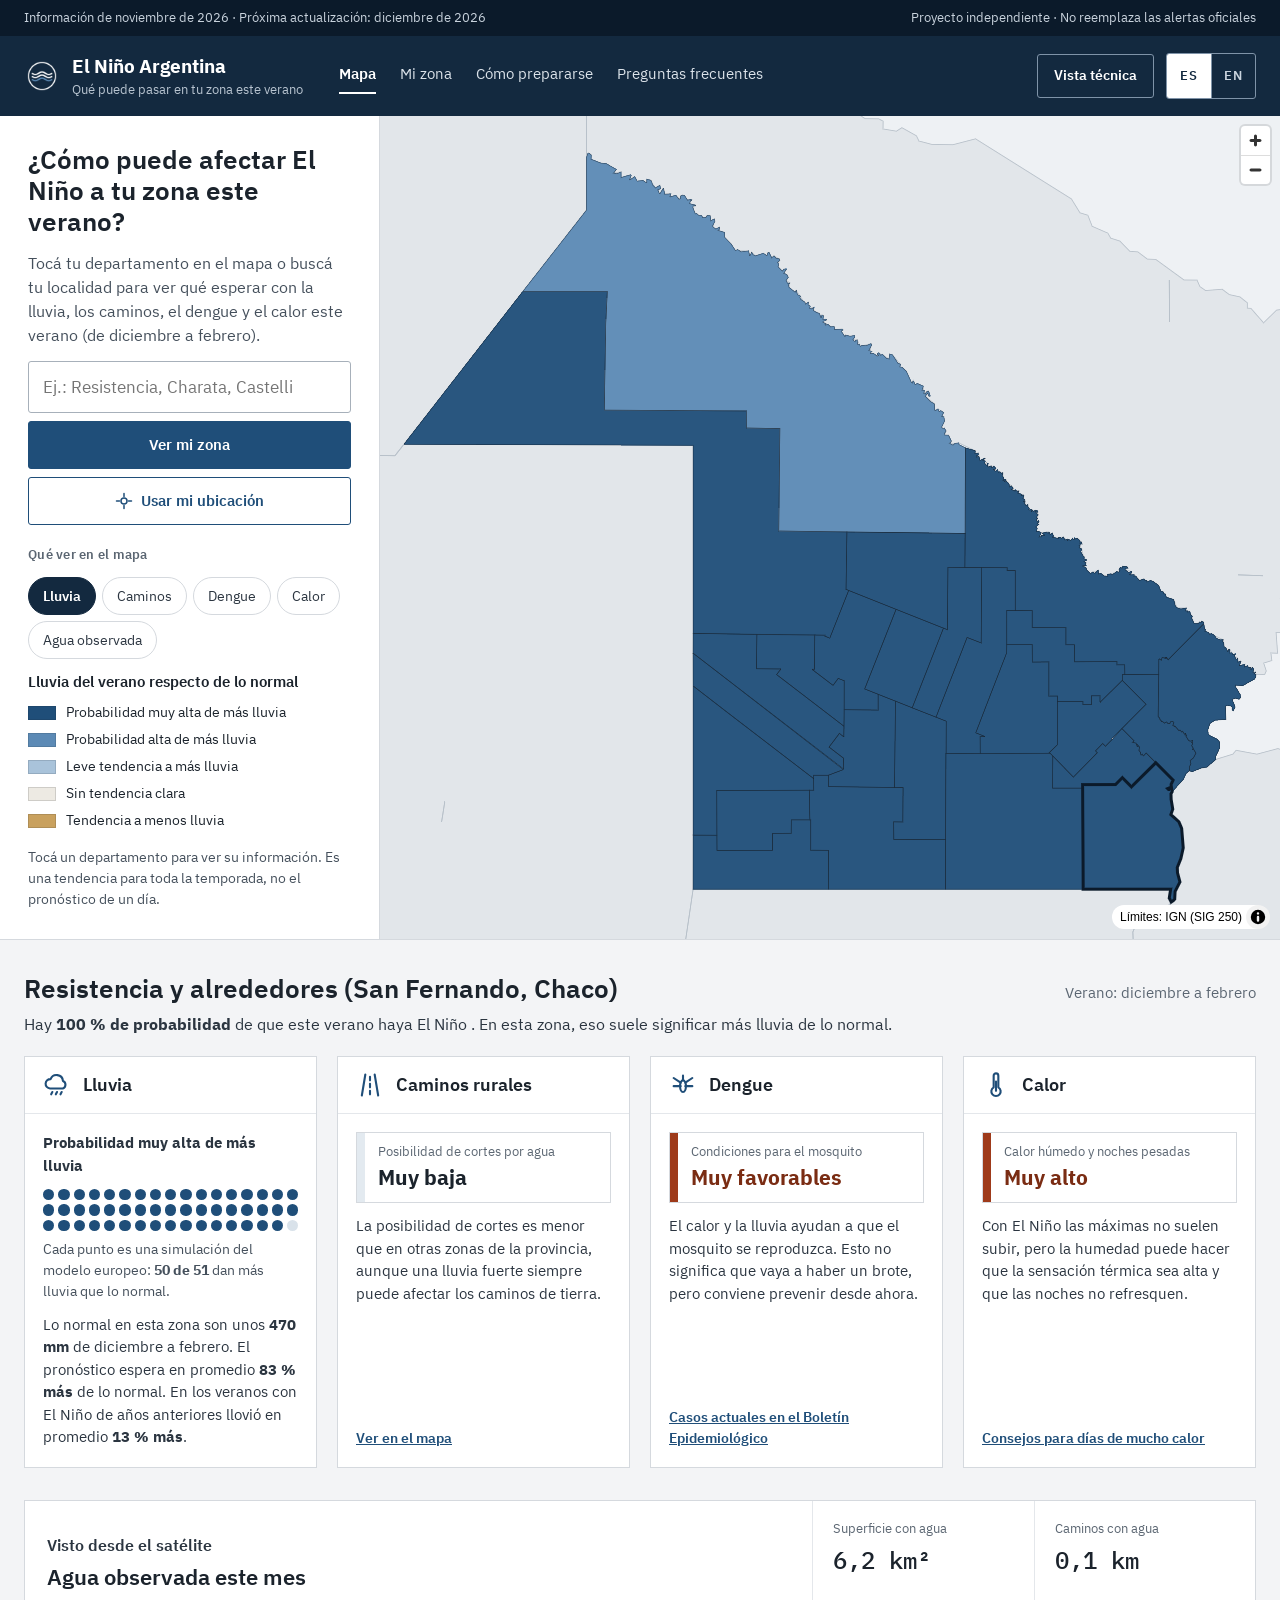
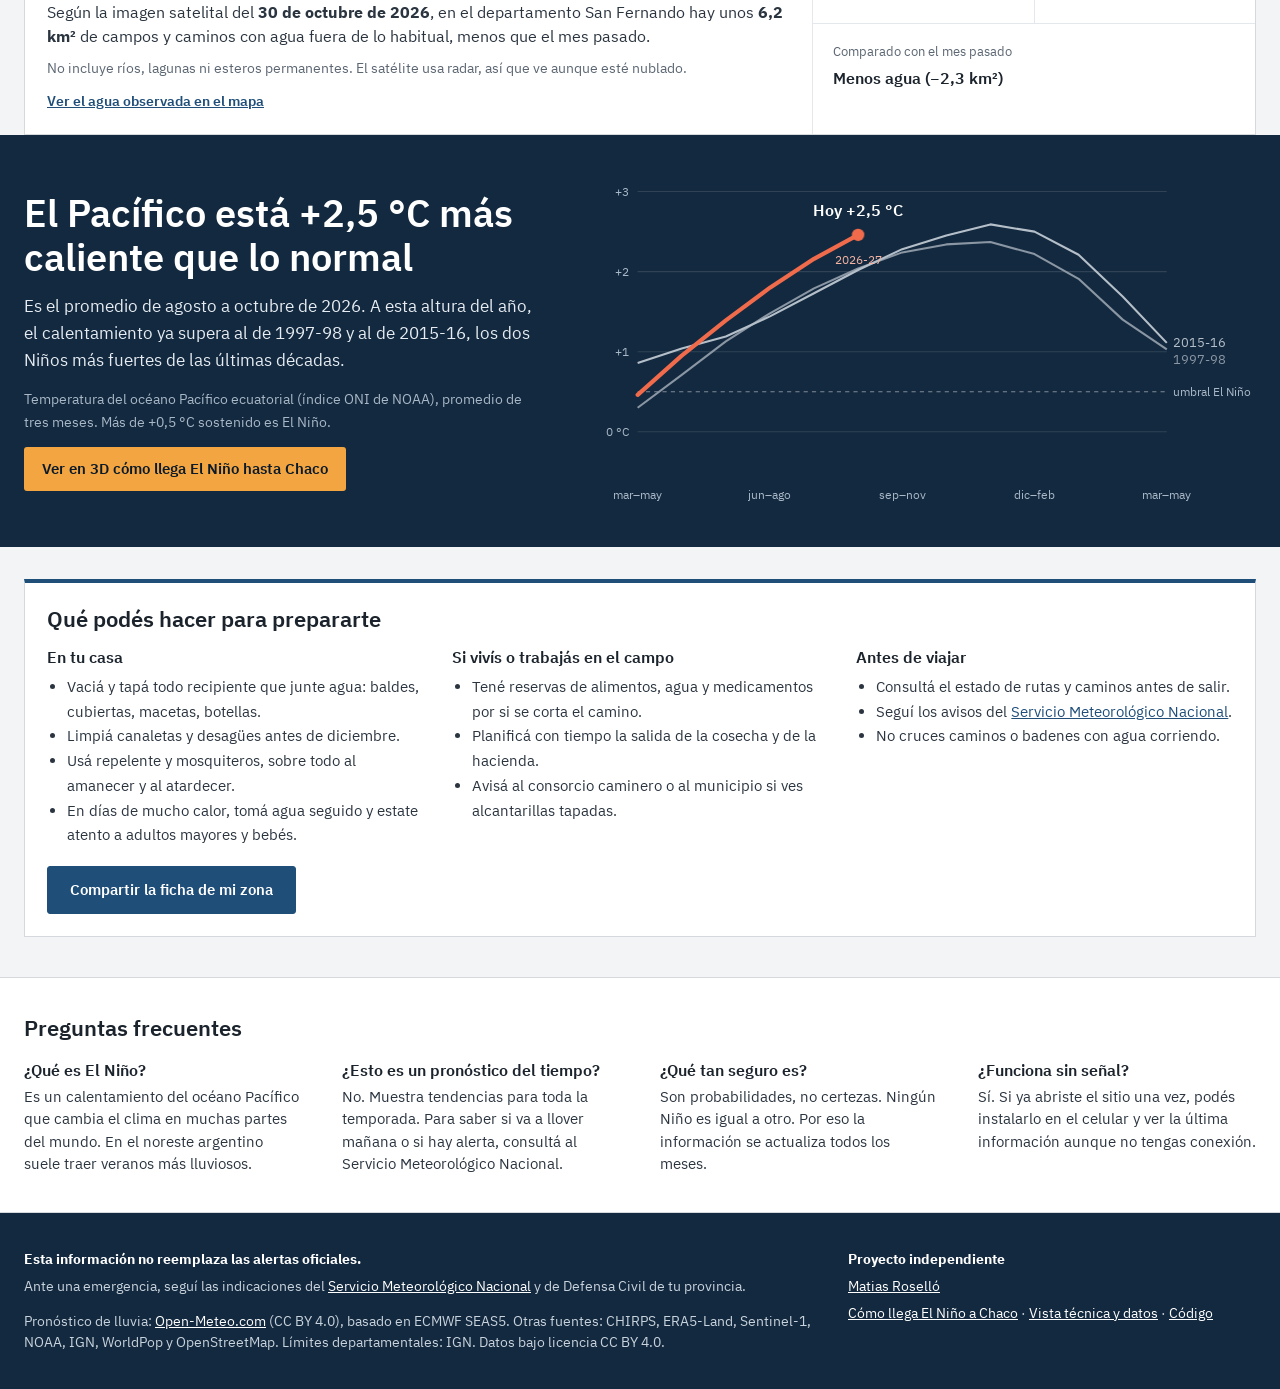
==== commit acb570ae: "Vista ciudadana centrada en el mapa: mapa grande al inicio con panel de búsqueda y temas, y ficha em" ====
--- a/docs/index.html
+++ b/docs/index.html
@@ -37,8 +37,8 @@
       <span class="marca-texto"><span class="marca-titulo">El Niño Argentina</span><span class="marca-sub" data-i18n="c.marca-sub">Qué puede pasar en tu zona este verano</span></span>
     </a>
     <nav class="nav" aria-label="Principal" data-i18n-attr="aria-label:c.nav">
-      <a href="#resumen" aria-current="page" data-i18n="c.nav-zona">Mi zona</a>
-      <a href="#mapa" data-i18n="c.nav-mapa">Mapa</a>
+      <a href="#mapa" aria-current="page" data-i18n="c.nav-mapa">Mapa</a>
+        <a href="#resumen" data-i18n="c.nav-zona">Mi zona</a>
       <a href="#prepararse" data-i18n="c.nav-prep">Cómo prepararse</a>
       <a href="#preguntas" data-i18n="c.nav-faq">Preguntas frecuentes</a>
     </nav>
@@ -53,39 +53,32 @@
 </header>
 
 <main id="contenido">
-  <section class="hero">
-    <div class="contenedor">
-      <h1 data-i18n="c.h1">¿Cómo puede afectar El Niño a tu zona este verano?</h1>
-      <p data-i18n-html="c.hero">Escribí tu localidad y te contamos, en palabras simples, qué esperar con la lluvia, los caminos, el dengue y el calor este verano (de <span class="js-trimestre">diciembre a febrero</span>), y qué podés hacer para prepararte. Por ahora cubre la provincia de Chaco.</p>
-      <form class="buscador" id="buscador" role="search" autocomplete="off">
-        <div class="envoltura">
-          <label for="buscar" class="sr-only" data-i18n="c.buscar-label">Buscar tu localidad o departamento</label>
-          <input id="buscar" class="campo" type="search" placeholder="Ej.: Resistencia, Charata, Castelli" data-i18n-attr="placeholder:c.buscar-ph" role="combobox" aria-autocomplete="list" aria-expanded="false" aria-controls="sugerencias">
-          <ul id="sugerencias" class="sugerencias" role="listbox" hidden></ul>
-        </div>
-        <button class="boton" type="submit" data-i18n="c.ver-zona">Ver mi zona</button>
-        <button class="boton boton-sec" type="button" id="ubicacion">
-          <svg width="18" height="18" viewBox="0 0 24 24" aria-hidden="true"><circle cx="12" cy="12" r="4" stroke="currentColor" stroke-width="2" fill="none"/><path d="M12 2v4M12 18v4M2 12h4M18 12h4" stroke="currentColor" stroke-width="2" stroke-linecap="round"/></svg>
-          <span data-i18n="c.ubicacion">Usar mi ubicación</span>
-        </button>
-      </form>
-      <p class="mensaje" id="mensaje" role="status" aria-live="polite"></p>
-    </div>
-  </section>
-
-  <section class="oceano" aria-labelledby="titulo-oceano" hidden id="oceano">
-    <div class="contenedor oceano-grilla">
-      <div class="oceano-texto">
-        <h2 id="titulo-oceano" data-i18n-html="c.oceano-titulo">El Pacífico está <span id="oni-valor"></span> más caliente que lo normal</h2>
-        <p id="oni-texto"></p>
-        <p class="oceano-fuente" data-i18n="c.oceano-fuente">Temperatura del océano Pacífico ecuatorial (índice ONI de NOAA), promedio de tres meses. Más de +0,5 °C sostenido es El Niño.</p>
-        <a class="oceano-link" href="como-llega.html" data-i18n="c.oceano-link">Ver en 3D cómo llega El Niño hasta Chaco</a>
-      </div>
-      <figure class="oceano-grafico">
-        <svg id="grafico-oni" viewBox="0 0 640 320" role="img" aria-labelledby="oni-desc"><desc id="oni-desc"></desc></svg>
-      </figure>
-    </div>
-  </section>
+  <section class="explorador" id="mapa" aria-labelledby="titulo-explorador">
+    <div class="explorador-panel">
+      <h1 id="titulo-explorador" data-i18n="c.h1">¿Cómo puede afectar El Niño a tu zona este verano?</h1>
+      <p class="explorador-intro" data-i18n-html="c.hero">Tocá tu departamento en el mapa o buscá tu localidad para ver qué esperar con la lluvia, los caminos, el dengue y el calor este verano (de <span class="js-trimestre">diciembre a febrero</span>).</p>
+        <form class="buscador" id="buscador" role="search" autocomplete="off">
+            <div class="envoltura">
+              <label for="buscar" class="sr-only" data-i18n="c.buscar-label">Buscar tu localidad o departamento</label>
+              <input id="buscar" class="campo" type="search" placeholder="Ej.: Resistencia, Charata, Castelli" data-i18n-attr="placeholder:c.buscar-ph" role="combobox" aria-autocomplete="list" aria-expanded="false" aria-controls="sugerencias">
+              <ul id="sugerencias" class="sugerencias" role="listbox" hidden></ul>
+            </div>
+            <button class="boton" type="submit" data-i18n="c.ver-zona">Ver mi zona</button>
+            <button class="boton boton-sec" type="button" id="ubicacion">
+              <svg width="18" height="18" viewBox="0 0 24 24" aria-hidden="true"><circle cx="12" cy="12" r="4" stroke="currentColor" stroke-width="2" fill="none"/><path d="M12 2v4M12 18v4M2 12h4M18 12h4" stroke="currentColor" stroke-width="2" stroke-linecap="round"/></svg>
+              <span data-i18n="c.ubicacion">Usar mi ubicación</span>
+            </button>
+          </form>
+          <p class="mensaje" id="mensaje" role="status" aria-live="polite"></p>
+      <h2 class="explorador-sub" id="titulo-temas" data-i18n="c.que-ver">Qué ver en el mapa</h2>
+      <div class="tabs temas" role="tablist" aria-labelledby="titulo-temas" id="tabs"></div>
+      <div class="leyenda" id="leyenda"></div>
+    </div>
+    <div class="explorador-mapa">
+      <div class="mapa" id="mapa-contenedor" role="region" data-i18n-attr="aria-label:c.mapa-region" aria-label="Mapa de departamentos de Chaco. Tocá un departamento para ver su información."></div>
+    </div>
+  </section>
+
 
   <section class="seccion" id="resumen" aria-labelledby="titulo-zona">
     <div class="contenedor">
@@ -167,6 +160,20 @@
     </div>
   </section>
 
+  <section class="oceano" aria-labelledby="titulo-oceano" hidden id="oceano">
+    <div class="contenedor oceano-grilla">
+      <div class="oceano-texto">
+        <h2 id="titulo-oceano" data-i18n-html="c.oceano-titulo">El Pacífico está <span id="oni-valor"></span> más caliente que lo normal</h2>
+        <p id="oni-texto"></p>
+        <p class="oceano-fuente" data-i18n="c.oceano-fuente">Temperatura del océano Pacífico ecuatorial (índice ONI de NOAA), promedio de tres meses. Más de +0,5 °C sostenido es El Niño.</p>
+        <a class="oceano-link" href="como-llega.html" data-i18n="c.oceano-link">Ver en 3D cómo llega El Niño hasta Chaco</a>
+      </div>
+      <figure class="oceano-grafico">
+        <svg id="grafico-oni" viewBox="0 0 640 320" role="img" aria-labelledby="oni-desc"><desc id="oni-desc"></desc></svg>
+      </figure>
+    </div>
+  </section>
+
   <section class="seccion" id="prepararse" aria-labelledby="titulo-prep">
     <div class="contenedor">
       <div class="panel consejos">
@@ -203,21 +210,6 @@
     </div>
   </section>
 
-  <section class="seccion" id="mapa" aria-labelledby="titulo-mapa">
-    <div class="contenedor">
-      <h2 id="titulo-mapa" class="sr-only" data-i18n="c.mapa-titulo">Mapa de Chaco</h2>
-      <div class="panel mapa-panel">
-        <div class="pestanas">
-          <div class="tabs" role="tablist" aria-label="Qué ver en el mapa" data-i18n-attr="aria-label:c.tabs" id="tabs"></div>
-          <span style="font-size:14px;color:var(--texto-4)">Chaco · <span class="js-trimestre">diciembre a febrero</span></span>
-        </div>
-        <div class="mapa-cuerpo">
-          <div class="mapa" id="mapa-contenedor" role="region" data-i18n-attr="aria-label:c.mapa-region" aria-label="Mapa de departamentos de Chaco. Tocá un departamento para ver su ficha."></div>
-          <div class="leyenda" id="leyenda"></div>
-        </div>
-      </div>
-    </div>
-  </section>
 
   <section class="faq" id="preguntas" aria-labelledby="titulo-faq">
     <div class="contenedor">
--- a/docs/css/app.css
+++ b/docs/css/app.css
@@ -264,3 +264,70 @@
 
 .oceano-link { display: inline-flex; align-items: center; min-height: 44px; margin-top: 14px; padding: 0 18px; font-size: 15px; font-weight: 600; color: #0B1A2A; background: #F2A541; border-radius: 3px; text-decoration: none; }
 .oceano-link:hover { color: #0B1A2A; background: #F7BC69; }
+
+/* ---------- Vista ciudadana: el mapa es lo principal ---------- */
+.explorador { display: grid; grid-template-columns: minmax(320px, 380px) 1fr; height: calc(100vh - 76px); min-height: 600px; max-height: 980px; background: var(--panel); border-bottom: 1px solid var(--borde); }
+.explorador-panel { padding: 28px 28px 24px; overflow-y: auto; border-right: 1px solid var(--borde); display: flex; flex-direction: column; gap: 14px; }
+.explorador-panel h1 { margin: 0; font-size: 26px; line-height: 1.2; font-weight: 600; }
+.explorador-intro { margin: 0; font-size: 16px; color: var(--texto-3); }
+.explorador .buscador { flex-direction: column; align-items: stretch; margin: 0; max-width: none; }
+.explorador .buscador .envoltura { width: 100%; flex: none; }
+.explorador .buscador .boton { width: 100%; justify-content: center; }
+.explorador .mensaje { margin: 0; }
+.explorador .mensaje:empty { display: none; }
+.explorador-sub { margin: 8px 0 0; font-size: 13px; font-weight: 600; color: var(--texto-4); letter-spacing: .02em; }
+.temas { display: flex; flex-wrap: wrap; gap: 6px; }
+.temas .tab { height: 38px; padding: 0 14px; border: 1px solid var(--borde); border-radius: 19px; font-size: 14px; color: var(--texto-2); background: var(--panel); }
+.temas .tab[aria-selected="true"] { background: var(--navy); border-color: var(--navy); color: #fff; font-weight: 600; }
+.temas .tab:hover { border-color: var(--azul); color: var(--azul); }
+.temas .tab[aria-selected="true"]:hover { color: #fff; }
+.explorador .leyenda { flex: none; gap: 6px; }
+.explorador .leyenda h3 { font-size: 15px; }
+.explorador .leyenda-item { font-size: 14px; }
+.explorador-mapa { position: relative; min-width: 0; }
+.explorador .mapa { position: absolute; inset: 0; height: auto; border: 0; }
+
+/* Popup del departamento */
+.maplibregl-popup.pop-depto { z-index: 3; } /* por encima de la atribución del mapa */
+.maplibregl-popup.pop-depto .maplibregl-popup-content { padding: 0; border-radius: 6px; box-shadow: 0 8px 28px rgba(11, 26, 42, .22); overflow: hidden; }
+.pop { width: 290px; font-size: 14px; color: var(--texto); }
+.pop-cab { padding: 10px 40px 8px 14px; background: var(--navy); color: #fff; }
+.pop-cab strong { display: block; font-size: 17px; line-height: 1.25; }
+.pop-cab span { font-size: 13px; color: #C9D3DD; }
+.pop-lista { list-style: none; margin: 0; padding: 4px 0; }
+.pop-lista li { display: grid; grid-template-columns: 12px 1fr; gap: 10px; align-items: start; padding: 5px 14px; line-height: 1.35; }
+.pop-lista li.activo { background: #EEF3F8; }
+.pop-lista i { width: 12px; height: 12px; margin-top: 4px; border-radius: 2px; border: 1px solid rgba(27,35,44,.15); }
+.pop-lista small { display: block; font-size: 12px; color: var(--texto-4); }
+.pop-lista b { font-weight: 600; }
+.pop-lista em { display: block; font-style: normal; font-size: 13px; color: var(--texto-3); }
+.pop-pie { padding: 6px 14px 12px; }
+.pop-pie button { width: 100%; min-height: 38px; font: inherit; font-weight: 600; color: #fff; background: var(--azul); border: 0; border-radius: 3px; cursor: pointer; }
+.pop-pie button:hover { background: var(--azul-hover); }
+.maplibregl-popup.pop-depto .maplibregl-popup-close-button { color: #fff; font-size: 22px; width: 36px; height: 36px; right: 2px; top: 2px; }
+.maplibregl-popup.pop-depto .maplibregl-popup-close-button:hover { background: rgba(255,255,255,.12); }
+.maplibregl-popup.pop-depto.maplibregl-popup-anchor-top .maplibregl-popup-tip { border-bottom-color: var(--navy); }
+
+@media (max-width: 900px) {
+  /* en el celular: texto y buscador, temas, mapa y, debajo del mapa, la leyenda */
+  .explorador { display: flex; flex-direction: column; gap: 10px; height: auto; max-height: none; min-height: 0; padding-bottom: 14px; }
+  .explorador-panel { display: contents; }
+  .explorador-panel > * { margin-left: 16px; margin-right: 16px; }
+  .explorador-panel h1 { margin-top: 20px; }
+  .explorador-mapa { order: 5; }
+  .explorador .leyenda { order: 6; }
+  .explorador-panel h1 { font-size: 22px; }
+  .explorador-intro { font-size: 15px; }
+  .explorador .buscador { flex-direction: row; flex-wrap: wrap; }
+  .explorador .buscador .envoltura { flex: 1 1 100%; }
+  .explorador .buscador .boton { width: auto; flex: 1 1 auto; }
+  .temas { flex-wrap: nowrap; overflow-x: auto; scrollbar-width: none; margin: 0; padding: 0 16px 2px; }
+  .temas .tab { flex: none; }
+  .explorador .leyenda { order: 10; }
+  .explorador-mapa { height: 70vh; height: 70svh; min-height: 400px; border-top: 1px solid var(--borde); border-bottom: 1px solid var(--borde); }
+  .explorador .leyenda { flex-direction: row; flex-wrap: wrap; gap: 4px 14px; }
+  .explorador .leyenda h3 { width: 100%; font-size: 14px; margin: 0; }
+  .explorador .leyenda-item { font-size: 13px; }
+  .explorador .leyenda p { display: none; }
+  .pop { width: 260px; }
+}
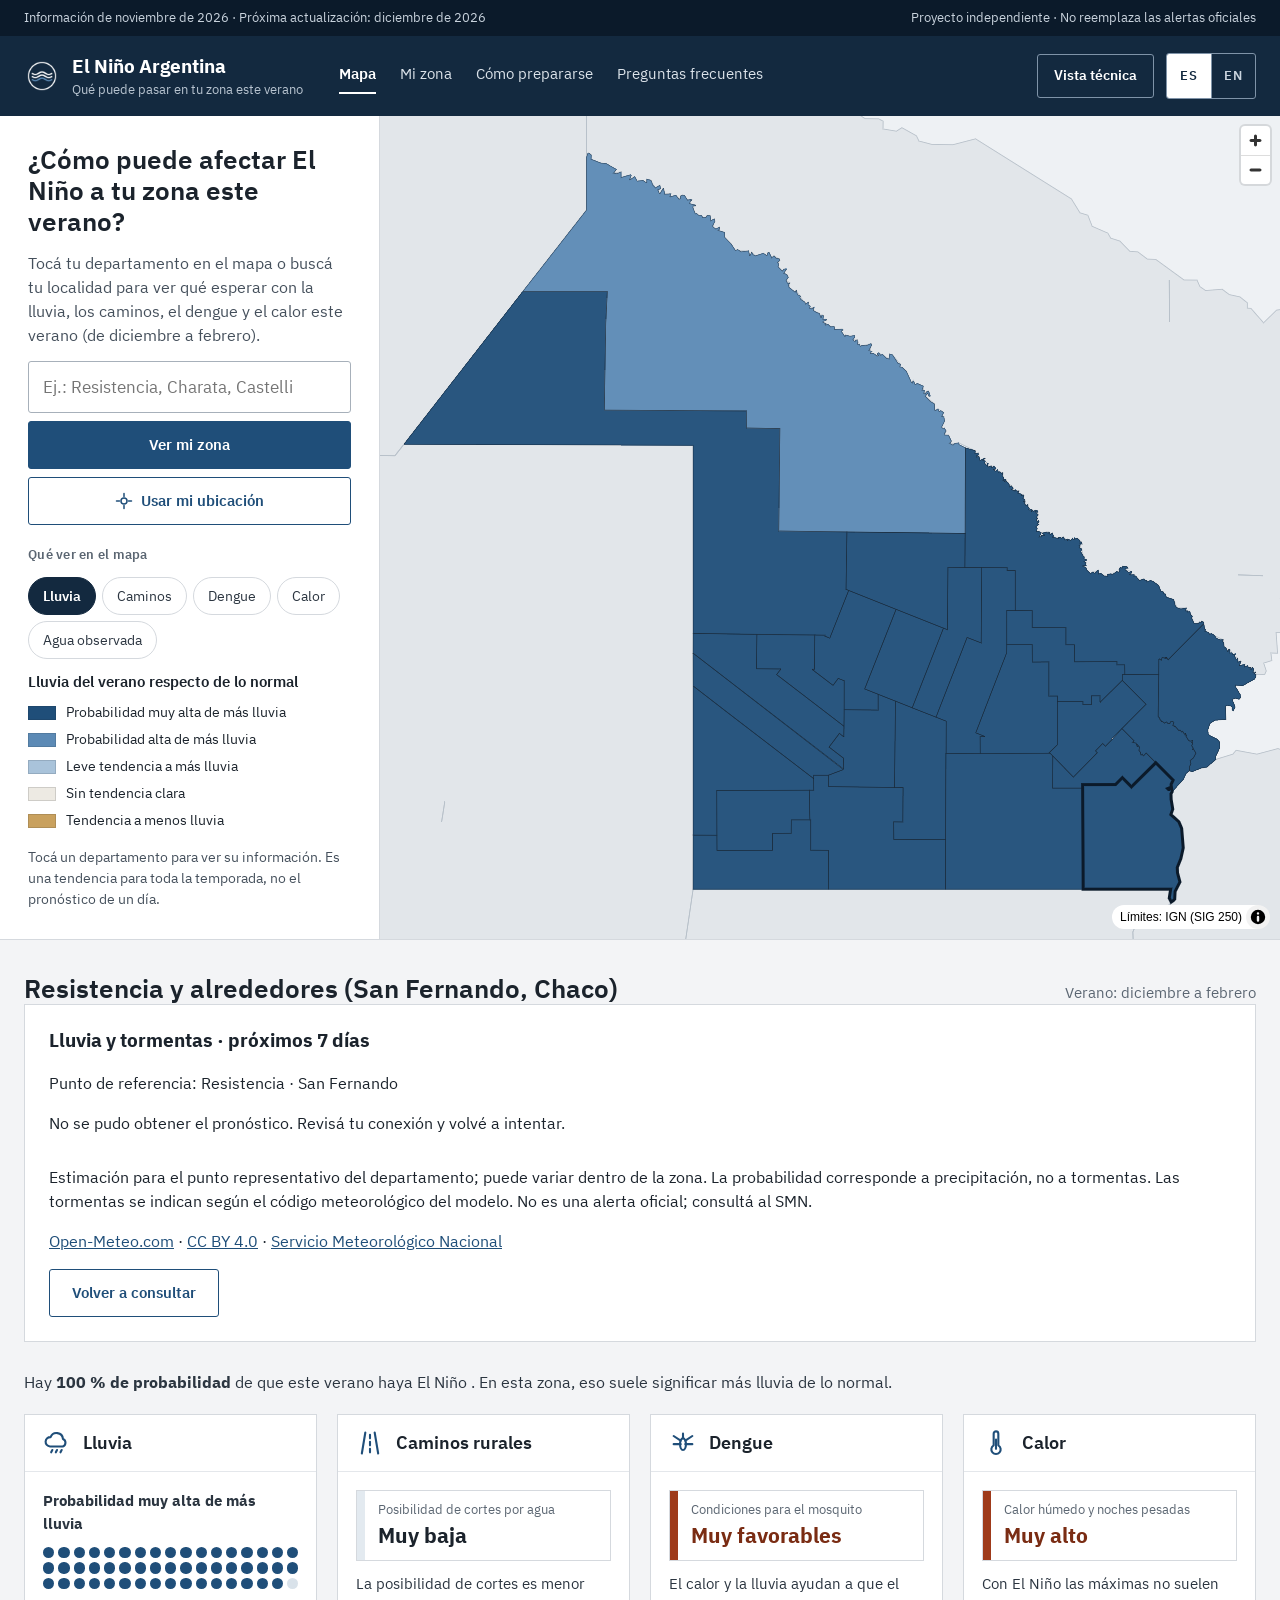
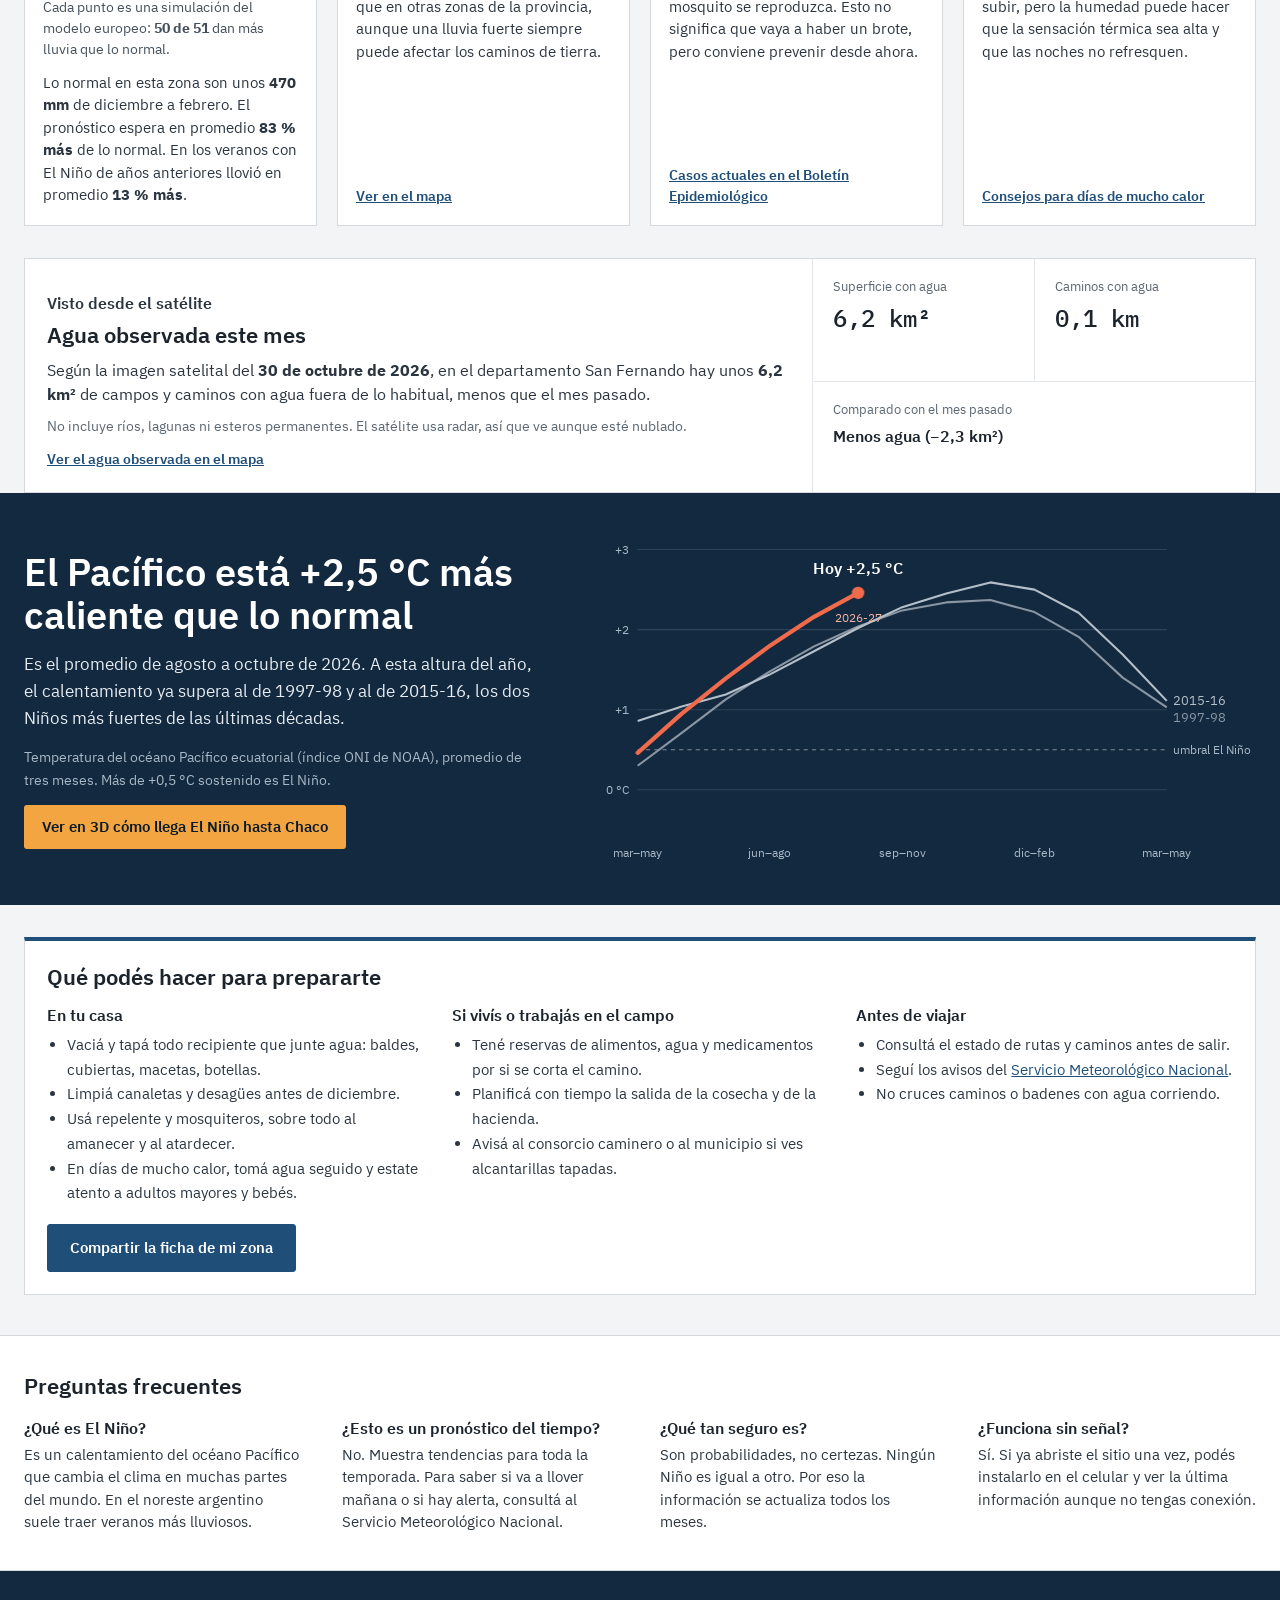
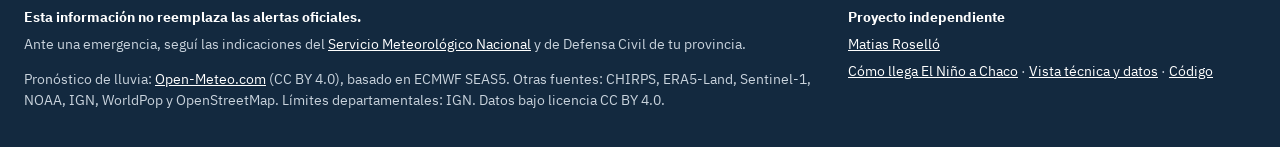
==== commit 87d2e8f6: "Agregar pronóstico de lluvia y tormentas a 7 días por departamento" ====
--- a/docs/index.html
+++ b/docs/index.html
@@ -86,6 +86,26 @@
         <h2 id="titulo-zona">Cargando…</h2>
         <span data-i18n-html="c.verano">Verano: <span class="js-trimestre">diciembre a febrero</span></span>
       </div>
+      <article class="panel pronostico" aria-labelledby="pronostico-titulo">
+        <h3 id="pronostico-titulo">Lluvia y tormentas · próximos 7 días</h3>
+        <p id="pronostico-zona"></p>
+        <p id="pronostico-estado" role="status" aria-live="polite"></p>
+        <div class="pronostico-scroll">
+          <table id="pronostico-tabla" hidden>
+            <caption class="sr-only" data-pron-es="Pronóstico diario de lluvia y tormentas" data-pron-en="Daily rain and thunderstorm forecast">Pronóstico diario de lluvia y tormentas</caption>
+            <thead><tr>
+              <th scope="col" data-pron-es="Día" data-pron-en="Day">Día</th>
+              <th scope="col" data-pron-es="Tiempo previsto" data-pron-en="Expected weather">Tiempo previsto</th>
+              <th scope="col" data-pron-es="Precipitación" data-pron-en="Precipitation">Precipitación</th>
+              <th scope="col" data-pron-es="Probabilidad de precipitación" data-pron-en="Precipitation probability">Probabilidad de precipitación</th>
+            </tr></thead>
+            <tbody id="pronostico-dias"></tbody>
+          </table>
+        </div>
+        <p class="nota" id="pronostico-nota"></p>
+        <p class="nota"><a href="https://open-meteo.com/" rel="noopener">Open-Meteo.com</a> · <a href="https://creativecommons.org/licenses/by/4.0/" rel="noopener">CC BY 4.0</a> · <a href="https://www.smn.gob.ar/" rel="noopener">Servicio Meteorológico Nacional</a></p>
+        <button class="boton boton-sec" type="button" id="pronostico-reintentar" data-pron-es="Volver a consultar" data-pron-en="Check again">Volver a consultar</button>
+      </article>
       <p class="linea-nino" id="linea-nino"></p>
 
       <div class="tarjetas">
@@ -243,6 +263,7 @@
 <script src="vendor/maplibre-gl.js"></script>
 <script src="js/i18n.js"></script>
 <script src="js/comun.js"></script>
+<script src="js/pronostico.js"></script>
 <script src="js/ciudadana.js"></script>
 <script src="js/oceano.js"></script>
 </body>
--- a/docs/css/app.css
+++ b/docs/css/app.css
@@ -331,3 +331,17 @@
   .explorador .leyenda p { display: none; }
   .pop { width: 260px; }
 }
+
+/* Pronóstico diario por departamento */
+.pronostico { padding: 24px; margin-bottom: 28px; }
+.pronostico h3 { margin-top: 0; }
+.pronostico-scroll { overflow-x: auto; }
+.pronostico table { width: 100%; border-collapse: collapse; margin: 16px 0; }
+.pronostico th, .pronostico td { padding: 12px; text-align: left; border-bottom: 1px solid #DDE3E9; }
+.pronostico thead { background: #EEF1F4; }
+.pronostico .dia-tormenta { background: #FFF3DC; }
+.pronostico .nota { margin-top: 14px; }
+@media (max-width: 600px) {
+  .pronostico { padding: 16px; }
+  .pronostico th, .pronostico td { padding: 8px; font-size: 0.85rem; }
+}
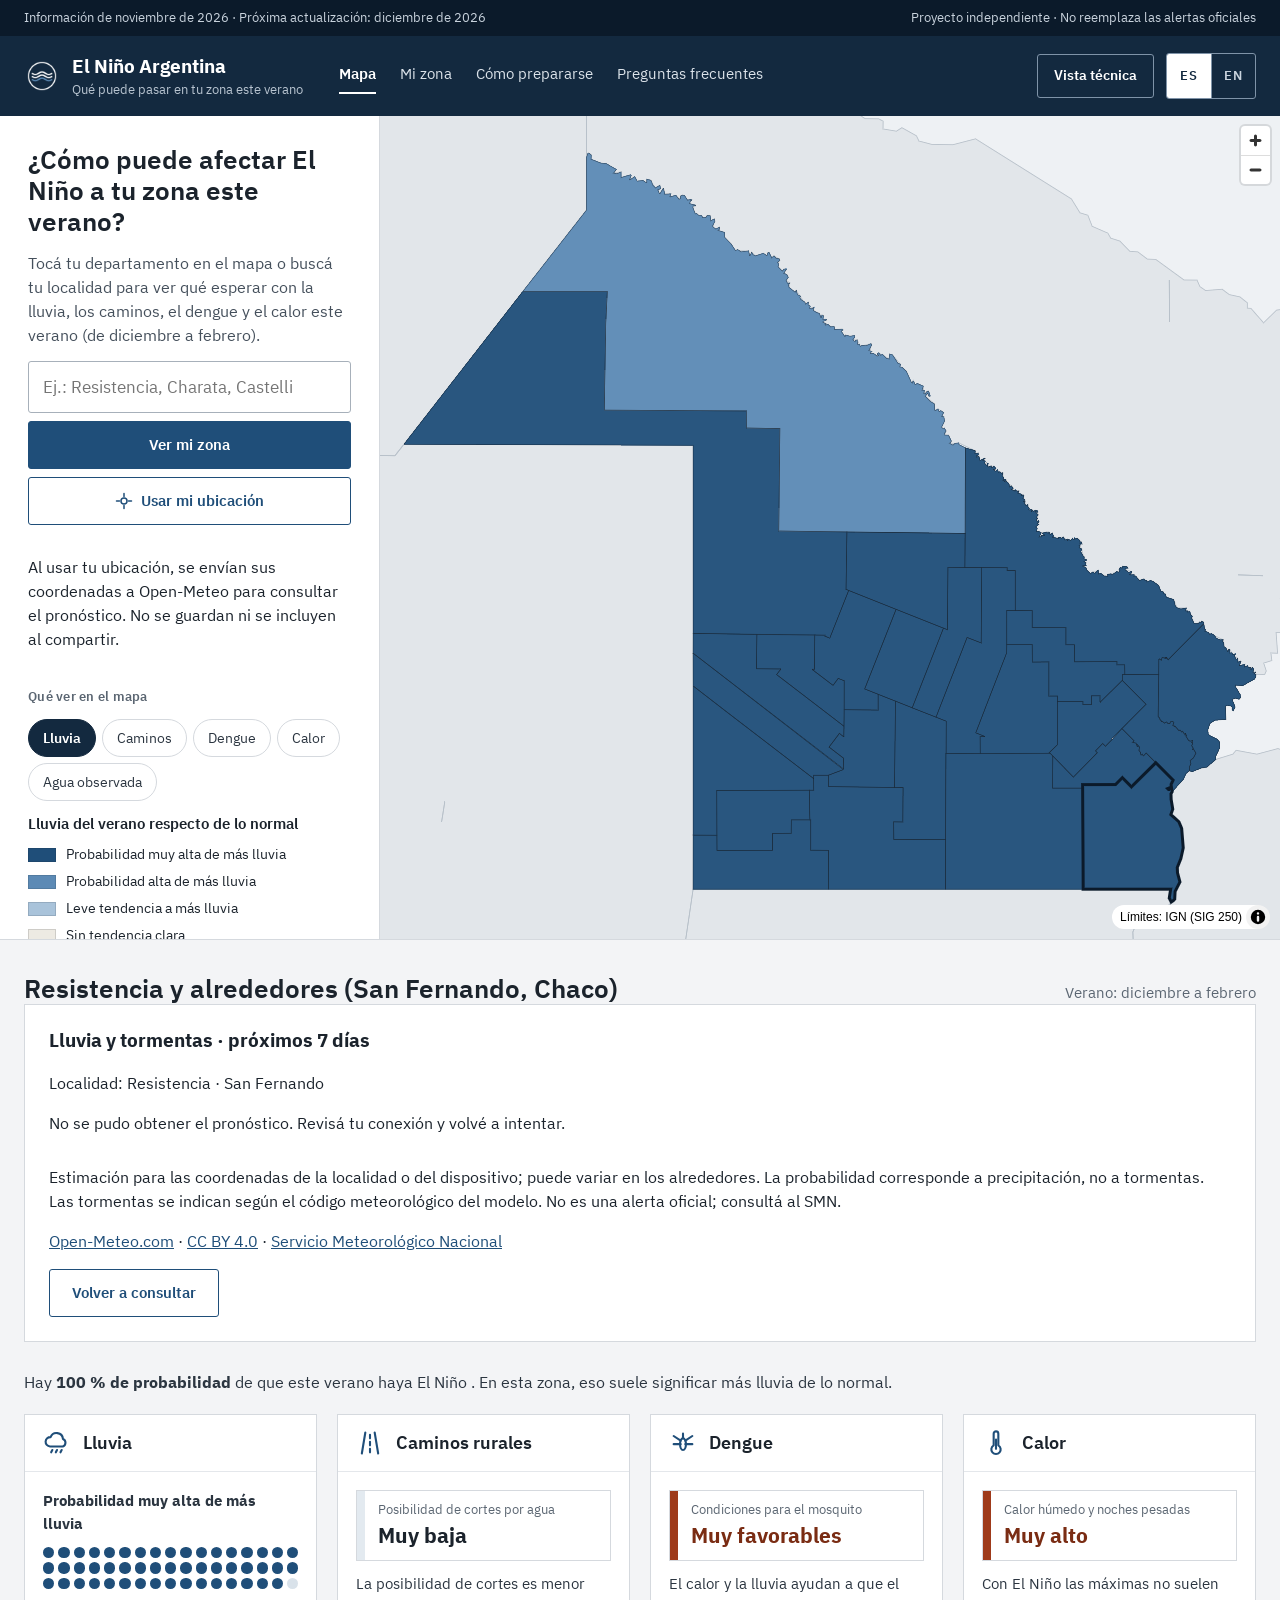
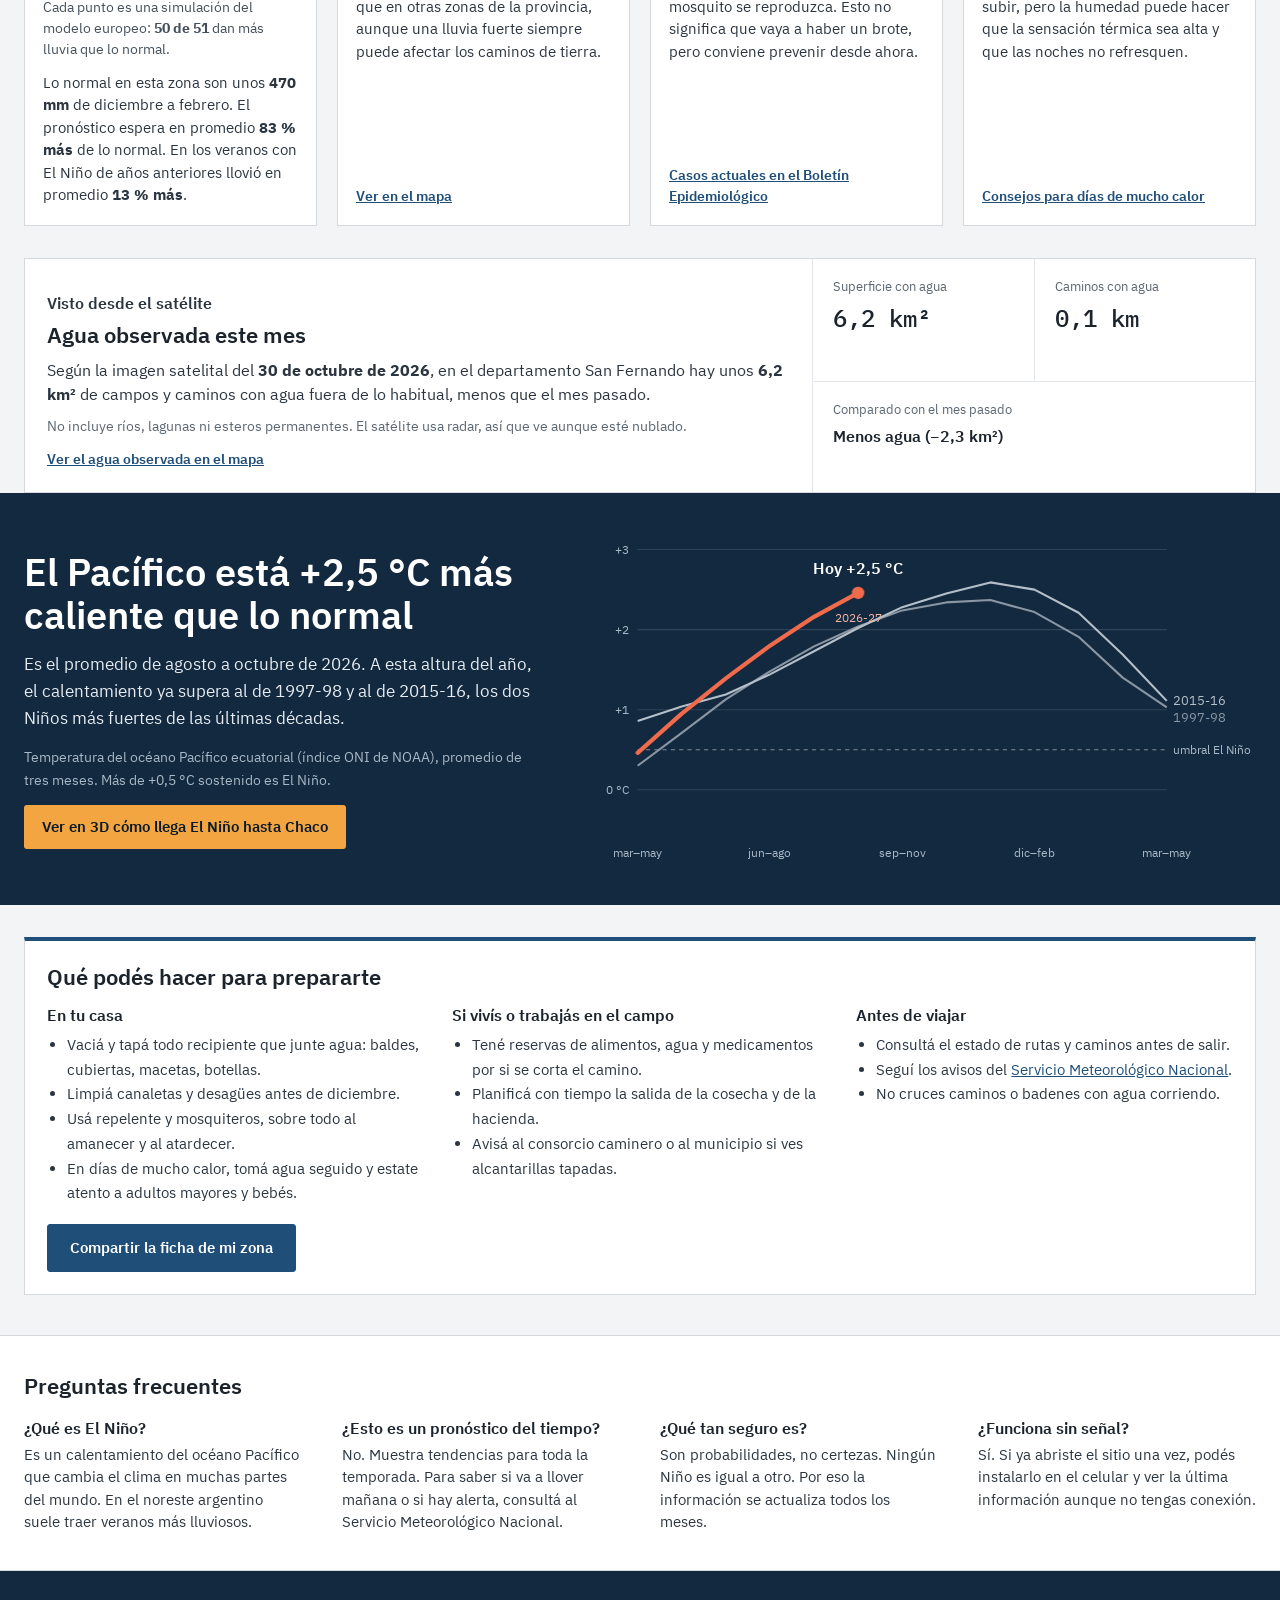
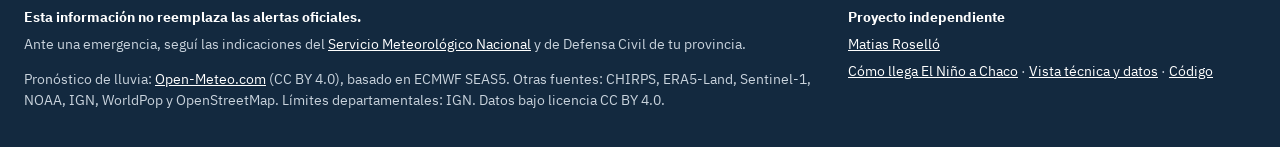
==== commit 0154bb8e: "Pronóstico por localidad y ubicación del dispositivo" ====
--- a/docs/index.html
+++ b/docs/index.html
@@ -69,6 +69,7 @@
               <span data-i18n="c.ubicacion">Usar mi ubicación</span>
             </button>
           </form>
+          <p class="nota" data-i18n="c.ubicacion-privacidad">Al usar tu ubicación, se envían sus coordenadas a Open-Meteo para consultar el pronóstico. No se guardan ni se incluyen al compartir.</p>
           <p class="mensaje" id="mensaje" role="status" aria-live="polite"></p>
       <h2 class="explorador-sub" id="titulo-temas" data-i18n="c.que-ver">Qué ver en el mapa</h2>
       <div class="tabs temas" role="tablist" aria-labelledby="titulo-temas" id="tabs"></div>
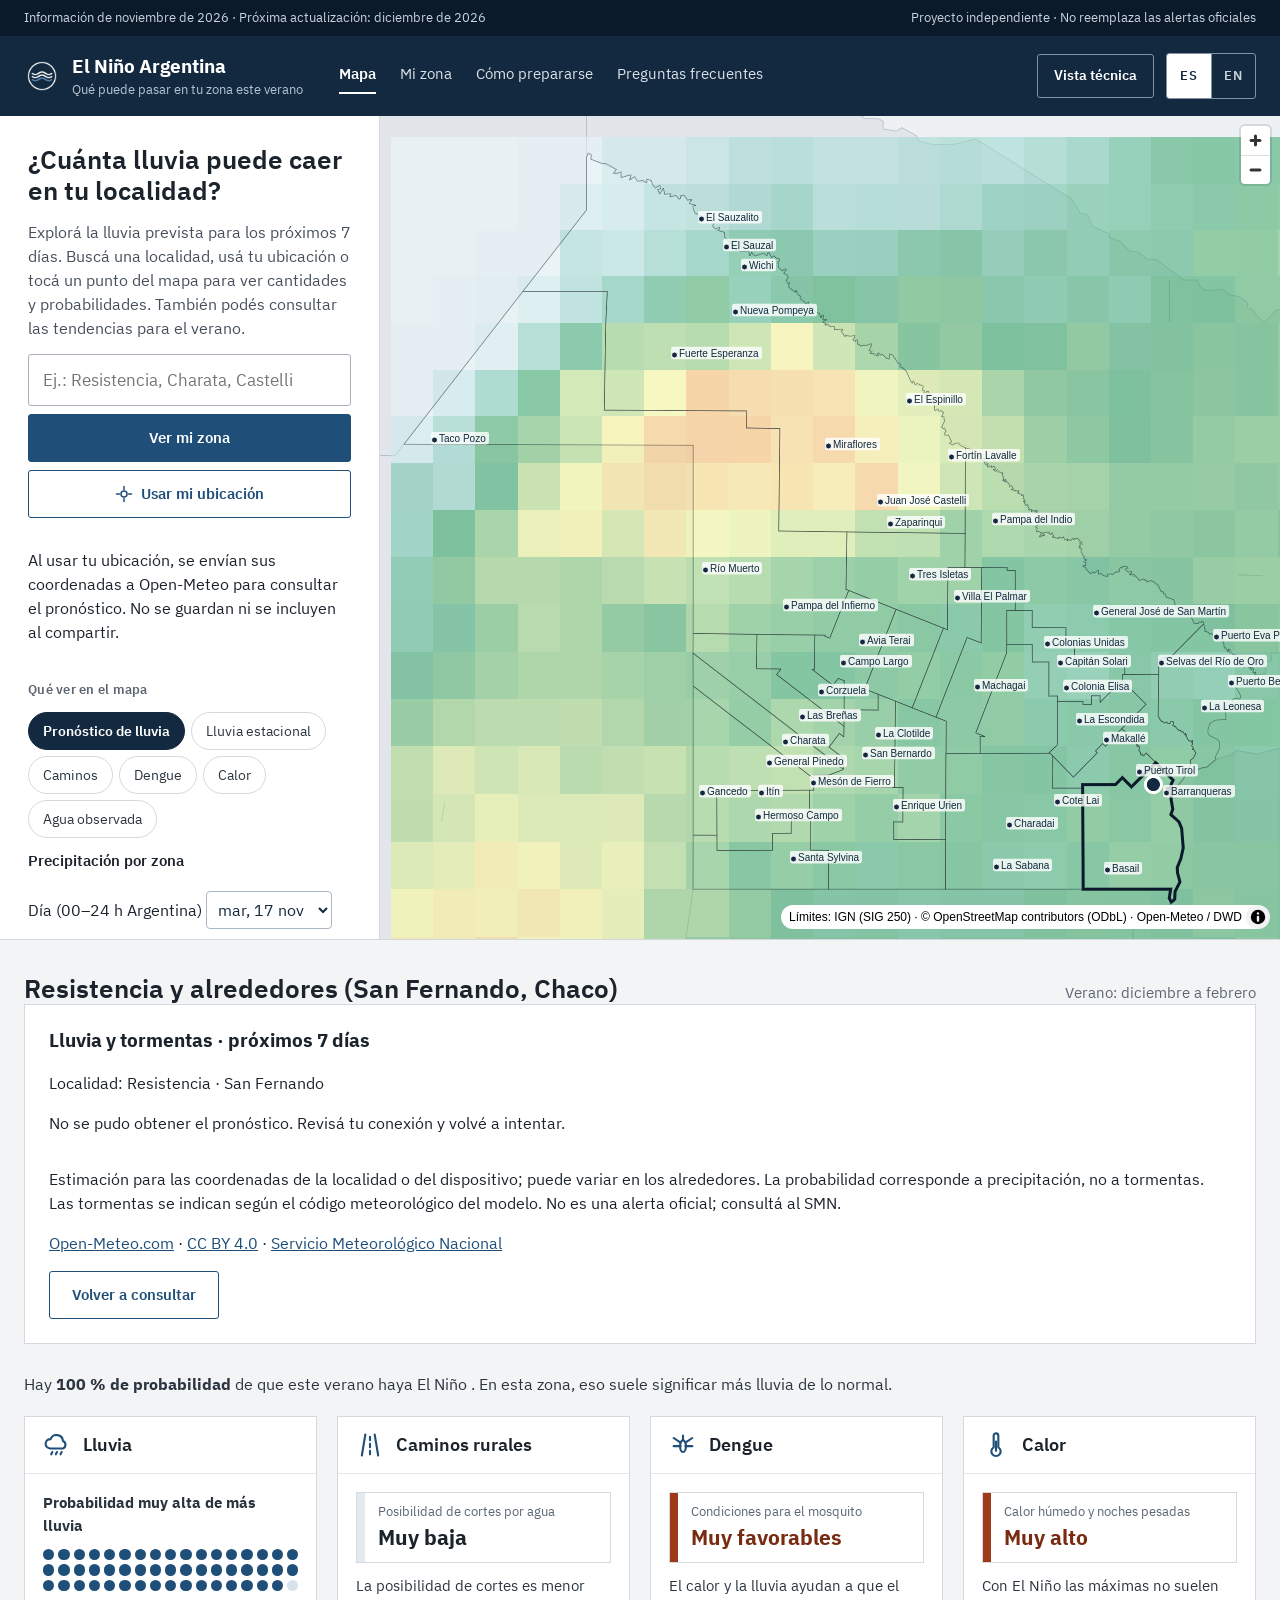
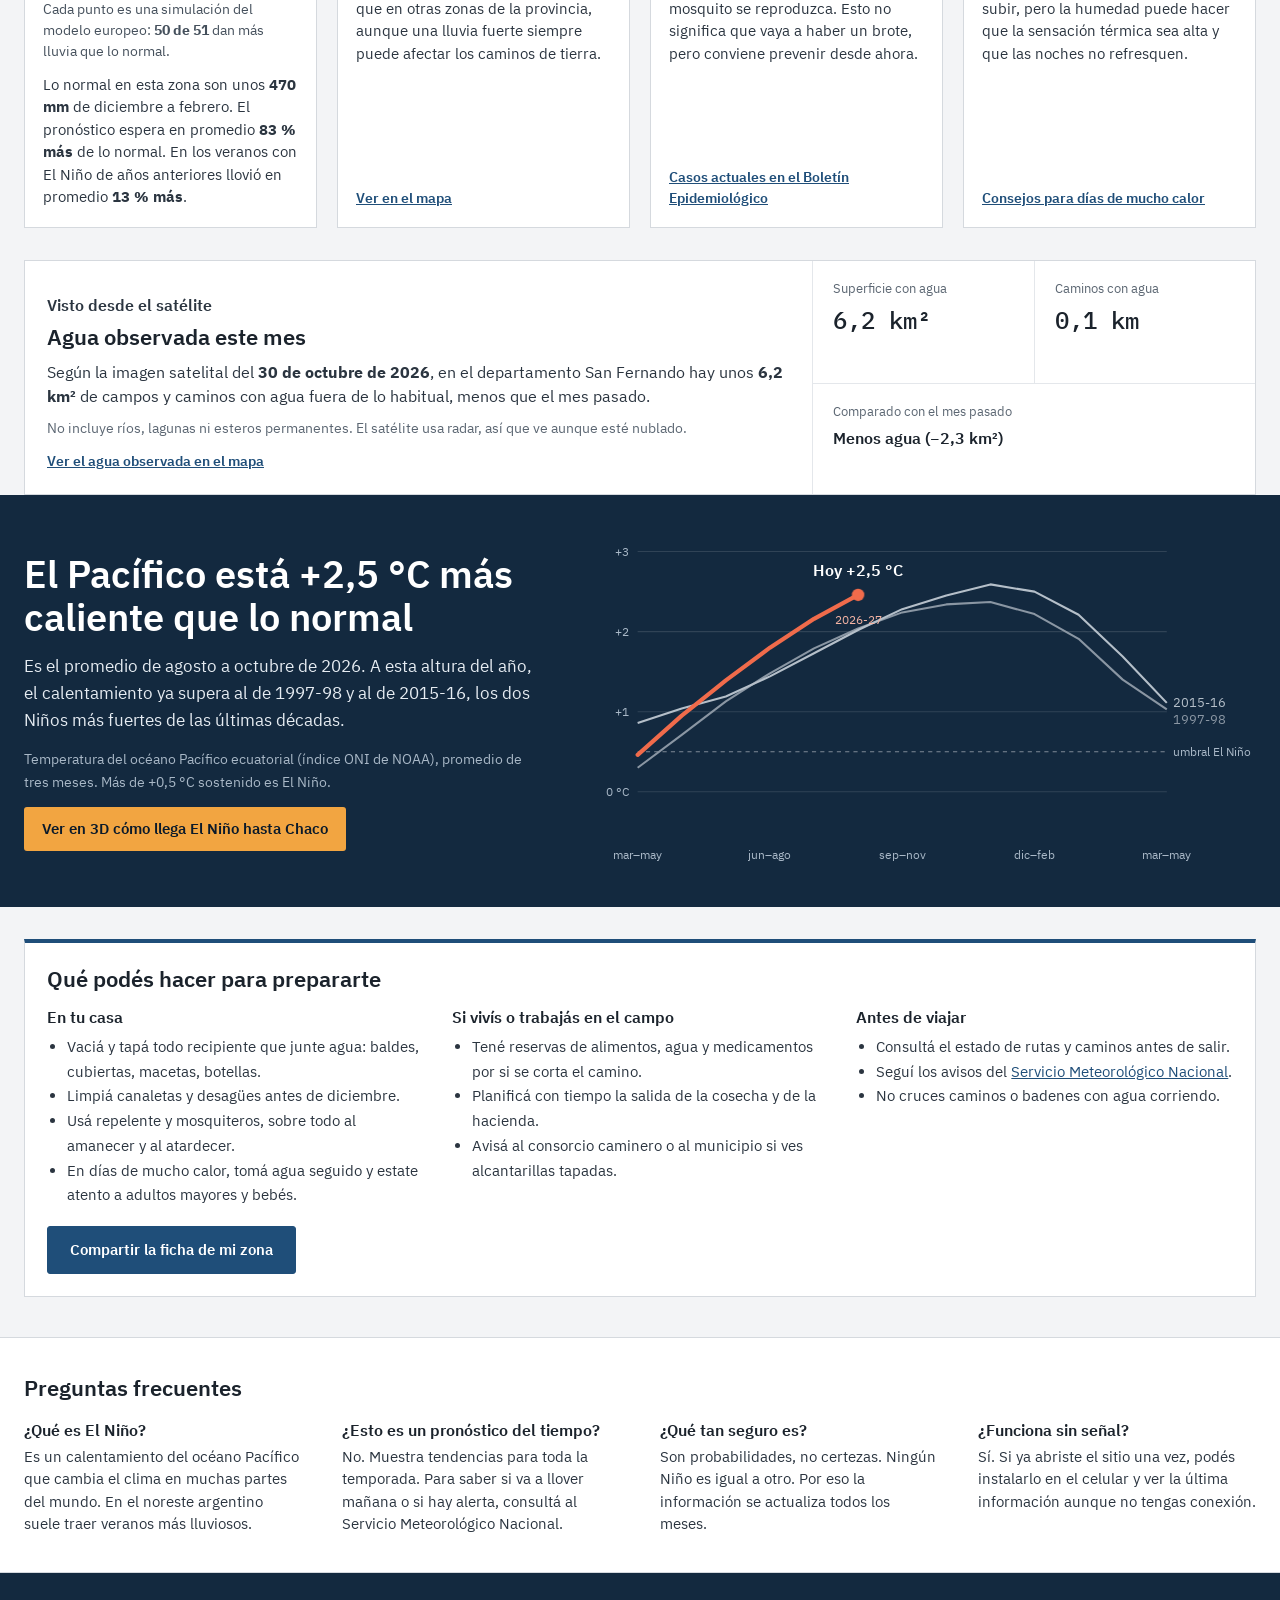
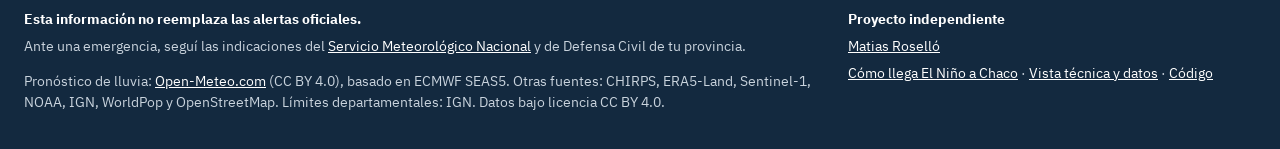
==== commit 447afffd: "Agregar probabilidades de lluvia por umbral y mapa de precipitación con caminos y localidades" ====
--- a/docs/index.html
+++ b/docs/index.html
@@ -55,8 +55,8 @@
 <main id="contenido">
   <section class="explorador" id="mapa" aria-labelledby="titulo-explorador">
     <div class="explorador-panel">
-      <h1 id="titulo-explorador" data-i18n="c.h1">¿Cómo puede afectar El Niño a tu zona este verano?</h1>
-      <p class="explorador-intro" data-i18n-html="c.hero">Tocá tu departamento en el mapa o buscá tu localidad para ver qué esperar con la lluvia, los caminos, el dengue y el calor este verano (de <span class="js-trimestre">diciembre a febrero</span>).</p>
+      <h1 id="titulo-explorador" data-i18n="c.h1">¿Cuánta lluvia puede caer en tu localidad?</h1>
+      <p class="explorador-intro" data-i18n-html="c.hero">Explorá la lluvia prevista para los próximos 7 días. Buscá una localidad, usá tu ubicación o tocá un punto del mapa para ver cantidades y probabilidades. También podés consultar las tendencias para el verano.</p>
         <form class="buscador" id="buscador" role="search" autocomplete="off">
             <div class="envoltura">
               <label for="buscar" class="sr-only" data-i18n="c.buscar-label">Buscar tu localidad o departamento</label>
@@ -99,10 +99,20 @@
               <th scope="col" data-pron-es="Tiempo previsto" data-pron-en="Expected weather">Tiempo previsto</th>
               <th scope="col" data-pron-es="Precipitación" data-pron-en="Precipitation">Precipitación</th>
               <th scope="col" data-pron-es="Probabilidad de precipitación" data-pron-en="Precipitation probability">Probabilidad de precipitación</th>
+              <th scope="col" data-pron-es="Mediana (P10–P90)" data-pron-en="Median (P10–P90)">Mediana (P10–P90)</th>
+              <th scope="col">P(&gt;1 mm)</th><th scope="col">P(&gt;10 mm)</th><th scope="col">P(&gt;20 mm)</th><th scope="col">P(&gt;50 mm)</th>
             </tr></thead>
             <tbody id="pronostico-dias"></tbody>
           </table>
         </div>
+        <p class="nota" id="ensamble-estado" role="status"></p>
+        <details id="horas-detalle" hidden><summary data-pron-es="Detalle por hora · próximas 72 horas" data-pron-en="Hourly detail · next 72 hours">Detalle por hora · próximas 72 horas</summary>
+          <div class="pronostico-scroll"><table><thead><tr>
+            <th data-pron-es="Hora argentina" data-pron-en="Argentina time">Hora argentina</th>
+            <th data-pron-es="Tiempo previsto" data-pron-en="Expected weather">Tiempo previsto</th>
+            <th>mm</th><th data-pron-es="Probabilidad de precipitación" data-pron-en="Precipitation probability">Probabilidad de precipitación</th>
+          </tr></thead><tbody id="pronostico-horas"></tbody></table></div>
+        </details>
         <p class="nota" id="pronostico-nota"></p>
         <p class="nota"><a href="https://open-meteo.com/" rel="noopener">Open-Meteo.com</a> · <a href="https://creativecommons.org/licenses/by/4.0/" rel="noopener">CC BY 4.0</a> · <a href="https://www.smn.gob.ar/" rel="noopener">Servicio Meteorológico Nacional</a></p>
         <button class="boton boton-sec" type="button" id="pronostico-reintentar" data-pron-es="Volver a consultar" data-pron-en="Check again">Volver a consultar</button>
@@ -264,6 +274,8 @@
 <script src="vendor/maplibre-gl.js"></script>
 <script src="js/i18n.js"></script>
 <script src="js/comun.js"></script>
+<script src="js/ensamble.js"></script>
+<script src="js/precipitacion-mapa.js"></script>
 <script src="js/pronostico.js"></script>
 <script src="js/ciudadana.js"></script>
 <script src="js/oceano.js"></script>
--- a/docs/css/app.css
+++ b/docs/css/app.css
@@ -345,3 +345,13 @@
   .pronostico { padding: 16px; }
   .pronostico th, .pronostico td { padding: 8px; font-size: 0.85rem; }
 }
+
+.escala-lluvia { height: 18px; border-radius: 4px; margin: 14px 0 3px; }
+.escala-valores { font: 12px monospace; }
+#leyenda label { display: block; margin: 10px 0; }
+#leyenda select { max-width: 100%; padding: 7px; border: 1px solid #aab7c4; border-radius: 4px; background: white; color: #13293f; }
+.localidad-mapa { border: 0; padding: 1px 3px 1px 8px; border-radius: 3px; background: rgba(255,255,255,.8); color: #13293f; font: 10px sans-serif; white-space: nowrap; cursor: pointer; }
+.localidad-mapa::before { content: ''; position: absolute; left: 0; top: 5px; width: 5px; height: 5px; background: #13293f; border: 1px solid white; border-radius: 50%; }
+.localidad-mapa:focus, .localidad-mapa:hover { z-index: 2; outline: 2px solid #1f4e79; }
+#horas-detalle summary { cursor: pointer; padding: 12px 0; }
+#horas-detalle .pronostico-scroll { max-height: 360px; }
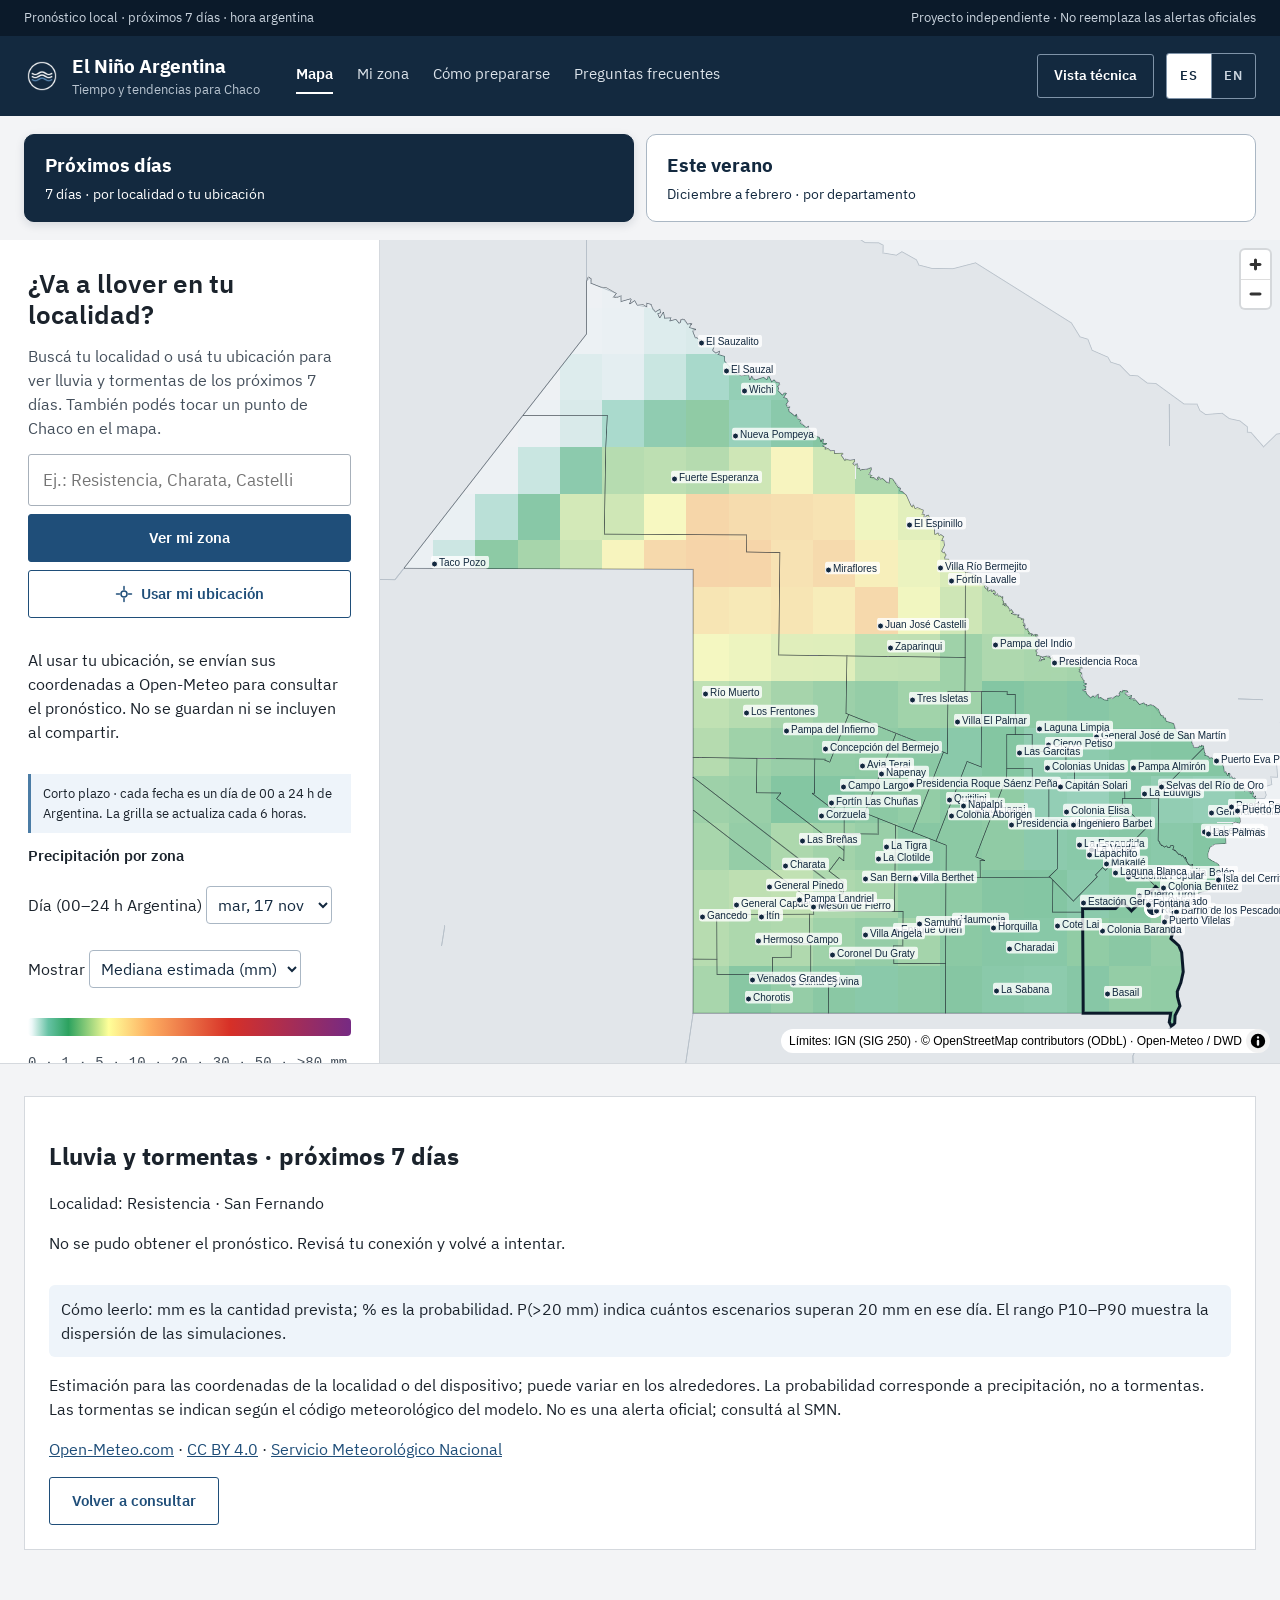
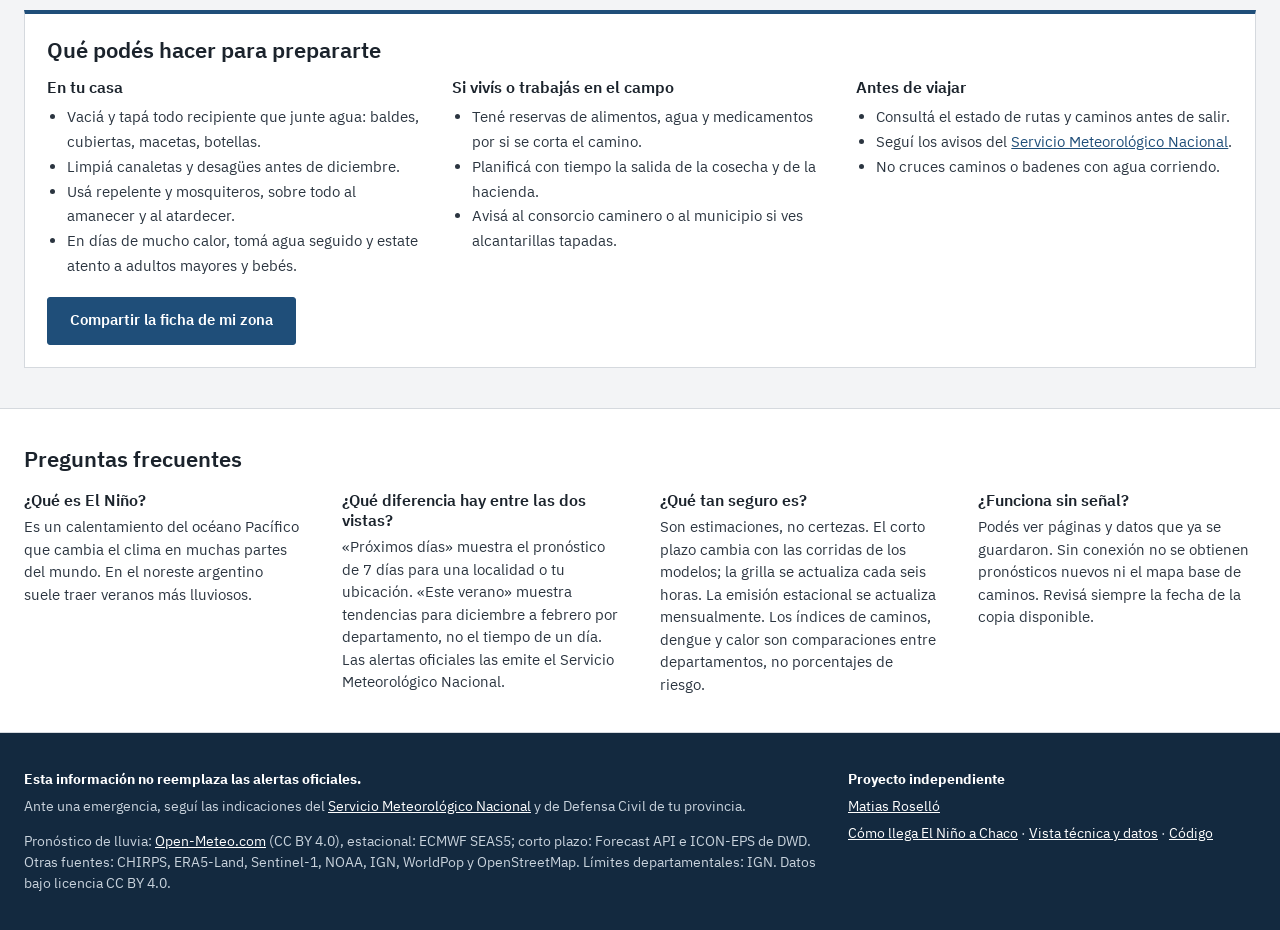
==== commit edf01782: "Separar pronóstico local y verano, mejorar vista móvil y explicar índices y fuentes" ====
--- a/docs/index.html
+++ b/docs/index.html
@@ -13,7 +13,7 @@
 <link rel="stylesheet" href="vendor/maplibre-gl.css">
 <link rel="stylesheet" href="css/app.css">
 </head>
-<body>
+<body data-horizonte="dias">
 <a class="sr-only" href="#contenido" data-i18n="saltar">Saltar al contenido</a>
 
 <div class="aviso-demo" role="note">
@@ -34,7 +34,7 @@
   <div class="contenedor">
     <a class="marca" href="./">
       <img src="icons/icono-192.png" alt="" width="36" height="36">
-      <span class="marca-texto"><span class="marca-titulo">El Niño Argentina</span><span class="marca-sub" data-i18n="c.marca-sub">Qué puede pasar en tu zona este verano</span></span>
+      <span class="marca-texto"><span class="marca-titulo">El Niño Argentina</span><span class="marca-sub" data-i18n="c.marca-sub">Tiempo y tendencias para Chaco</span></span>
     </a>
     <nav class="nav" aria-label="Principal" data-i18n-attr="aria-label:c.nav">
       <a href="#mapa" aria-current="page" data-i18n="c.nav-mapa">Mapa</a>
@@ -53,10 +53,14 @@
 </header>
 
 <main id="contenido">
+  <div class="contenedor selector-horizonte" role="group" aria-label="Tipo de información" data-i18n-attr="aria-label:h.grupo">
+    <button type="button" data-horizonte-btn="dias" aria-pressed="true"><strong data-i18n="h.dias">Próximos días</strong><span data-i18n="h.dias-sub">7 días · por localidad o tu ubicación</span></button>
+    <button type="button" data-horizonte-btn="verano" aria-pressed="false"><strong data-i18n="h.verano">Este verano</strong><span data-i18n="h.verano-sub">Diciembre a febrero · por departamento</span></button>
+  </div>
   <section class="explorador" id="mapa" aria-labelledby="titulo-explorador">
     <div class="explorador-panel">
-      <h1 id="titulo-explorador" data-i18n="c.h1">¿Cuánta lluvia puede caer en tu localidad?</h1>
-      <p class="explorador-intro" data-i18n-html="c.hero">Explorá la lluvia prevista para los próximos 7 días. Buscá una localidad, usá tu ubicación o tocá un punto del mapa para ver cantidades y probabilidades. También podés consultar las tendencias para el verano.</p>
+      <h1 id="titulo-explorador" >¿Cuánta lluvia puede caer en tu localidad?</h1>
+      <p class="explorador-intro" id="intro-horizonte">Explorá la lluvia prevista para los próximos 7 días. Buscá una localidad, usá tu ubicación o tocá un punto del mapa para ver cantidades y probabilidades. También podés consultar las tendencias para el verano.</p>
         <form class="buscador" id="buscador" role="search" autocomplete="off">
             <div class="envoltura">
               <label for="buscar" class="sr-only" data-i18n="c.buscar-label">Buscar tu localidad o departamento</label>
@@ -71,8 +75,9 @@
           </form>
           <p class="nota" data-i18n="c.ubicacion-privacidad">Al usar tu ubicación, se envían sus coordenadas a Open-Meteo para consultar el pronóstico. No se guardan ni se incluyen al compartir.</p>
           <p class="mensaje" id="mensaje" role="status" aria-live="polite"></p>
-      <h2 class="explorador-sub" id="titulo-temas" data-i18n="c.que-ver">Qué ver en el mapa</h2>
-      <div class="tabs temas" role="tablist" aria-labelledby="titulo-temas" id="tabs"></div>
+      <p id="alcance-horizonte" class="alcance-horizonte" role="status"></p>
+      <h2 class="explorador-sub" data-horizonte="verano" id="titulo-temas" data-i18n="c.que-ver">Qué ver en el mapa</h2>
+      <div class="tabs temas" role="tablist" aria-labelledby="titulo-temas" id="tabs" data-horizonte="verano"></div>
       <div class="leyenda" id="leyenda"></div>
     </div>
     <div class="explorador-mapa">
@@ -81,14 +86,14 @@
   </section>
 
 
-  <section class="seccion" id="resumen" aria-labelledby="titulo-zona">
-    <div class="contenedor">
-      <div class="seccion-titulo">
+  <section class="seccion" id="resumen" aria-label="Información de tu zona">
+    <div class="contenedor">
+      <div class="seccion-titulo" data-horizonte="verano">
         <h2 id="titulo-zona">Cargando…</h2>
         <span data-i18n-html="c.verano">Verano: <span class="js-trimestre">diciembre a febrero</span></span>
       </div>
-      <article class="panel pronostico" aria-labelledby="pronostico-titulo">
-        <h3 id="pronostico-titulo">Lluvia y tormentas · próximos 7 días</h3>
+      <article data-horizonte="dias" class="panel pronostico" aria-labelledby="pronostico-titulo">
+        <h2 id="pronostico-titulo">Lluvia y tormentas · próximos 7 días</h2>
         <p id="pronostico-zona"></p>
         <p id="pronostico-estado" role="status" aria-live="polite"></p>
         <div class="pronostico-scroll">
@@ -105,6 +110,7 @@
             <tbody id="pronostico-dias"></tbody>
           </table>
         </div>
+        <p class="nota lectura-pronostico" data-pron-es="Cómo leerlo: mm es la cantidad prevista; % es la probabilidad. P(>20 mm) indica cuántos escenarios superan 20 mm en ese día. El rango P10–P90 muestra la dispersión de las simulaciones." data-pron-en="How to read it: mm is the forecast amount; % is probability. P(>20 mm) is the fraction of scenarios exceeding 20 mm that day. P10–P90 shows the spread of the simulations.">Cómo leerlo: mm es la cantidad prevista; % es la probabilidad.</p>
         <p class="nota" id="ensamble-estado" role="status"></p>
         <details id="horas-detalle" hidden><summary data-pron-es="Detalle por hora · próximas 72 horas" data-pron-en="Hourly detail · next 72 hours">Detalle por hora · próximas 72 horas</summary>
           <div class="pronostico-scroll"><table><thead><tr>
@@ -117,9 +123,9 @@
         <p class="nota"><a href="https://open-meteo.com/" rel="noopener">Open-Meteo.com</a> · <a href="https://creativecommons.org/licenses/by/4.0/" rel="noopener">CC BY 4.0</a> · <a href="https://www.smn.gob.ar/" rel="noopener">Servicio Meteorológico Nacional</a></p>
         <button class="boton boton-sec" type="button" id="pronostico-reintentar" data-pron-es="Volver a consultar" data-pron-en="Check again">Volver a consultar</button>
       </article>
-      <p class="linea-nino" id="linea-nino"></p>
-
-      <div class="tarjetas">
+      <p class="linea-nino" data-horizonte="verano" id="linea-nino"></p>
+
+      <div class="tarjetas" data-horizonte="verano">
         <article class="panel tarjeta">
           <div class="tarjeta-cab">
             <svg width="28" height="28" viewBox="0 0 24 24" aria-hidden="true"><path d="M6 15a4 4 0 0 1 .5-8 5.5 5.5 0 0 1 10.6 1.5A3.5 3.5 0 0 1 17 15H6z" stroke="#1F4E79" stroke-width="1.8" fill="none" stroke-linejoin="round"/><path d="M8 18l-1 2M12 18l-1 2M16 18l-1 2" stroke="#1F4E79" stroke-width="1.8" stroke-linecap="round"/></svg>
@@ -172,7 +178,7 @@
     </div>
   </section>
 
-  <section class="seccion" aria-labelledby="titulo-agua">
+  <section data-horizonte="verano" class="seccion" aria-labelledby="titulo-agua">
     <div class="contenedor">
       <div class="panel agua">
         <div class="agua-texto">
@@ -191,7 +197,7 @@
     </div>
   </section>
 
-  <section class="oceano" aria-labelledby="titulo-oceano" hidden id="oceano">
+  <section class="oceano" data-horizonte="verano" aria-labelledby="titulo-oceano" hidden id="oceano">
     <div class="contenedor oceano-grilla">
       <div class="oceano-texto">
         <h2 id="titulo-oceano" data-i18n-html="c.oceano-titulo">El Pacífico está <span id="oni-valor"></span> más caliente que lo normal</h2>
@@ -247,10 +253,10 @@
       <h2 id="titulo-faq" data-i18n="c.faq">Preguntas frecuentes</h2>
       <div class="faq-grilla">
         <div><h3 data-i18n="c.faq-1q">¿Qué es El Niño?</h3><p data-i18n="c.faq-1a">Es un calentamiento del océano Pacífico que cambia el clima en muchas partes del mundo. En el noreste argentino suele traer veranos más lluviosos.</p></div>
-        <div><h3 data-i18n="c.faq-2q">¿Esto es un pronóstico del tiempo?</h3><p data-i18n="c.faq-2a">No. Muestra tendencias para toda la temporada. Para saber si va a llover mañana o si hay alerta, consultá al Servicio Meteorológico Nacional.</p></div>
-        <div><h3 data-i18n="c.faq-3q">¿Qué tan seguro es?</h3><p data-i18n="c.faq-3a">Son probabilidades, no certezas. Ningún Niño es igual a otro. Por eso la información se actualiza todos los meses.</p></div>
+        <div><h3 data-i18n="c.faq-2q">¿Qué diferencia hay entre las dos vistas?</h3><p data-i18n="c.faq-2a">«Próximos días» muestra el pronóstico de 7 días para una localidad o tu ubicación. «Este verano» muestra tendencias para diciembre a febrero por departamento, no el tiempo de un día. Las alertas oficiales las emite el Servicio Meteorológico Nacional.</p></div>
+        <div><h3 data-i18n="c.faq-3q">¿Qué tan seguro es?</h3><p data-i18n="c.faq-3a">Son estimaciones, no certezas. El corto plazo cambia con las corridas de los modelos; la grilla se actualiza cada seis horas. La emisión estacional se actualiza mensualmente. Los índices de caminos, dengue y calor son comparaciones entre departamentos, no porcentajes de riesgo.</p></div>
         <div class="solo-demo"><h3 data-i18n="c.faq-4q">¿Por qué dice “demostración”?</h3><p data-i18n="c.faq-4a">El sitio ya funciona, pero los datos climáticos reales todavía se están procesando. Hasta entonces, los valores son de ejemplo.</p></div>
-        <div><h3 data-i18n="c.faq-5q">¿Funciona sin señal?</h3><p data-i18n="c.faq-5a">Sí. Si ya abriste el sitio una vez, podés instalarlo en el celular y ver la última información aunque no tengas conexión.</p></div>
+        <div><h3 data-i18n="c.faq-5q">¿Funciona sin señal?</h3><p data-i18n="c.faq-5a">Podés ver páginas y datos que ya se guardaron. Sin conexión no se obtienen pronósticos nuevos ni el mapa base de caminos. Revisá siempre la fecha de la copia disponible.</p></div>
       </div>
     </div>
   </section>
@@ -261,7 +267,7 @@
     <div class="col-ancha">
       <p><strong data-i18n="c.pie-aviso">Esta información no reemplaza las alertas oficiales.</strong></p>
       <p data-i18n-html="c.pie-emergencia">Ante una emergencia, seguí las indicaciones del <a href="https://www.smn.gob.ar/" rel="noopener">Servicio Meteorológico Nacional</a> y de Defensa Civil de tu provincia.</p>
-      <p style="margin-top:14px" data-i18n-html="c.pie-fuentes">Pronóstico de lluvia: <a href="https://open-meteo.com/" rel="noopener">Open-Meteo.com</a> (CC BY 4.0), basado en ECMWF SEAS5. Otras fuentes: CHIRPS, ERA5-Land, Sentinel-1, NOAA, IGN, WorldPop y OpenStreetMap. Límites departamentales: IGN. Datos bajo licencia CC BY 4.0.</p>
+      <p style="margin-top:14px" data-i18n-html="c.pie-fuentes">Pronóstico de lluvia: <a href="https://open-meteo.com/" rel="noopener">Open-Meteo.com</a> (CC BY 4.0), estacional: ECMWF SEAS5; corto plazo: Forecast API e ICON-EPS de DWD. Otras fuentes: CHIRPS, ERA5-Land, Sentinel-1, NOAA, IGN, WorldPop y OpenStreetMap. Límites departamentales: IGN. Datos bajo licencia CC BY 4.0.</p>
     </div>
     <div class="col">
       <p><strong data-i18n="c.pie-proyecto">Proyecto independiente</strong></p>
--- a/docs/css/app.css
+++ b/docs/css/app.css
@@ -355,3 +355,66 @@
 .localidad-mapa:focus, .localidad-mapa:hover { z-index: 2; outline: 2px solid #1f4e79; }
 #horas-detalle summary { cursor: pointer; padding: 12px 0; }
 #horas-detalle .pronostico-scroll { max-height: 360px; }
+
+/* Dos horizontes con controles y contenidos propios. */
+body[data-horizonte="dias"] [data-horizonte="verano"],
+body[data-horizonte="verano"] [data-horizonte="dias"] { display: none !important; }
+.selector-horizonte { display: grid; grid-template-columns: 1fr 1fr; gap: 12px; padding-top: 18px; padding-bottom: 18px; }
+.selector-horizonte button { display: flex; flex-direction: column; gap: 5px; text-align: left; padding: 16px 20px; min-height: 76px; border: 1px solid #aab7c4; border-radius: 10px; background: #fff; color: var(--navy); cursor: pointer; font: inherit; }
+.selector-horizonte strong { font-size: 19px; }
+.selector-horizonte span { font-size: 14px; }
+.selector-horizonte [aria-pressed="true"] { background: #13293f; border-color: #13293f; color: #fff; box-shadow: 0 3px 10px #13293f22; }
+.selector-horizonte button:focus-visible { outline: 3px solid #4c92cf; outline-offset: 3px; }
+.alcance-horizonte { background: #eef4fa; border-left: 3px solid #4b7ca5; padding: 10px 12px; margin: 0; font-size: 13px; line-height: 1.5; }
+.guia-tecnica { padding: 20px; }
+.guia-tecnica h1 { font-size: 25px; margin-top: 0; }
+.guia-tecnica h2 { font-size: 21px; margin-top: 0; }
+.guia-tecnica p { line-height: 1.65; }
+.explicacion { border-top: 1px solid var(--borde-suave); }
+.explicacion summary { padding: 16px 0; min-height: 48px; font-weight: 600; cursor: pointer; }
+.explicacion > div { padding-bottom: 14px; }
+.explicacion .formula { overflow-wrap: anywhere; white-space: normal; font-size: 14px; line-height: 1.9; }
+.tabla-origen th { text-align: left; }
+.tabla-origen th span { display: block; font-weight: 400; margin-top: 5px; }
+.tabla-origen code { font-size: 11px; overflow-wrap: anywhere; }
+.lectura-pronostico { background: #eef4fa; padding: 12px; border-radius: 6px; }
+@media (max-width: 640px) {
+  .selector-horizonte { gap: 8px; padding: 12px 16px; }
+  .selector-horizonte button { padding: 12px; min-height: 92px; }
+  .selector-horizonte strong { font-size: 17px; }
+  .selector-horizonte span { font-size: 12px; line-height: 1.45; }
+  .explorador-mapa { min-height: 330px; height: 58svh; }
+  .explorador .leyenda p { display: block; width: 100%; }
+  .explorador .leyenda label, .explorador .leyenda .escala-lluvia, .explorador .leyenda a { width: 100%; }
+  .explorador .leyenda select { min-height: 44px; width: 100%; font-size: 16px; }
+  .pronostico h2 { font-size: 21px; }
+  #pronostico-tabla { display: block; margin: 0; }
+  #pronostico-tabla[hidden] { display: none; }
+  #pronostico-tabla thead { position: absolute; width: 1px; height: 1px; overflow: hidden; clip-path: inset(50%); }
+  #pronostico-tabla tbody { display: grid; gap: 14px; }
+  #pronostico-tabla tr { display: grid; grid-template-columns: minmax(0,1fr) minmax(0,1fr); border: 1px solid #d3dfe8; border-radius: 8px; overflow: hidden; background: #fff; }
+  #pronostico-tabla .dia-tormenta { background: #fff8eb; }
+  #pronostico-tabla th { grid-column: 1 / -1; font-size: 17px; padding: 12px; background: #eef4fa; }
+  #pronostico-tabla td { display: block; min-width: 0; padding: 10px; font-size: 15px; overflow-wrap: anywhere; }
+  #pronostico-tabla td::before { content: attr(data-label); display: block; font-size: 11px; font-weight: 500; color: #516474; margin-bottom: 5px; }
+  .guia-tecnica { padding: 16px; }
+  .tec-layout { gap: 12px; }
+  .tec-aside, .tec-main { flex-basis: 100%; width: 100%; min-width: 0; }
+  .tabla-origen, .tabla-origen tbody { display: block; width: 100%; }
+  .tabla-origen thead { display: none; }
+  .tabla-origen tr { display: block; border-bottom: 2px solid var(--borde); padding: 10px 0; }
+  .tabla-origen th, .tabla-origen td { display: block; width: 100%; border: 0; padding: 6px 0; overflow-wrap: anywhere; white-space: normal; }
+  .tabla-origen td::before { content: attr(data-label) ': '; font-weight: 600; }
+  .tabla-origen code { font-size: 12px; }
+  .param select, .campo-chico { min-height: 44px; font-size: 16px; }
+  .guia-tecnica nav a { display: inline-block; padding: 8px 0; }
+}
+.tabla-origen th { text-transform: none; letter-spacing: normal; }
+.tabla-origen th span { font-size: 14px; line-height: 1.5; color: var(--texto-3); }
+@media (max-width: 640px) {
+  .explorador .explorador-panel > * { margin-left: 16px; margin-right: 16px; }
+  .explorador .explorador-panel > .buscador { width: calc(100% - 32px); }
+  .cabecera .nav a { min-height: 44px; display: inline-flex; align-items: center; }
+  .cabecera .idioma button, .cabecera .boton-claro { min-height: 44px; }
+  .tabla-origen td { font-size: 14px; }
+}
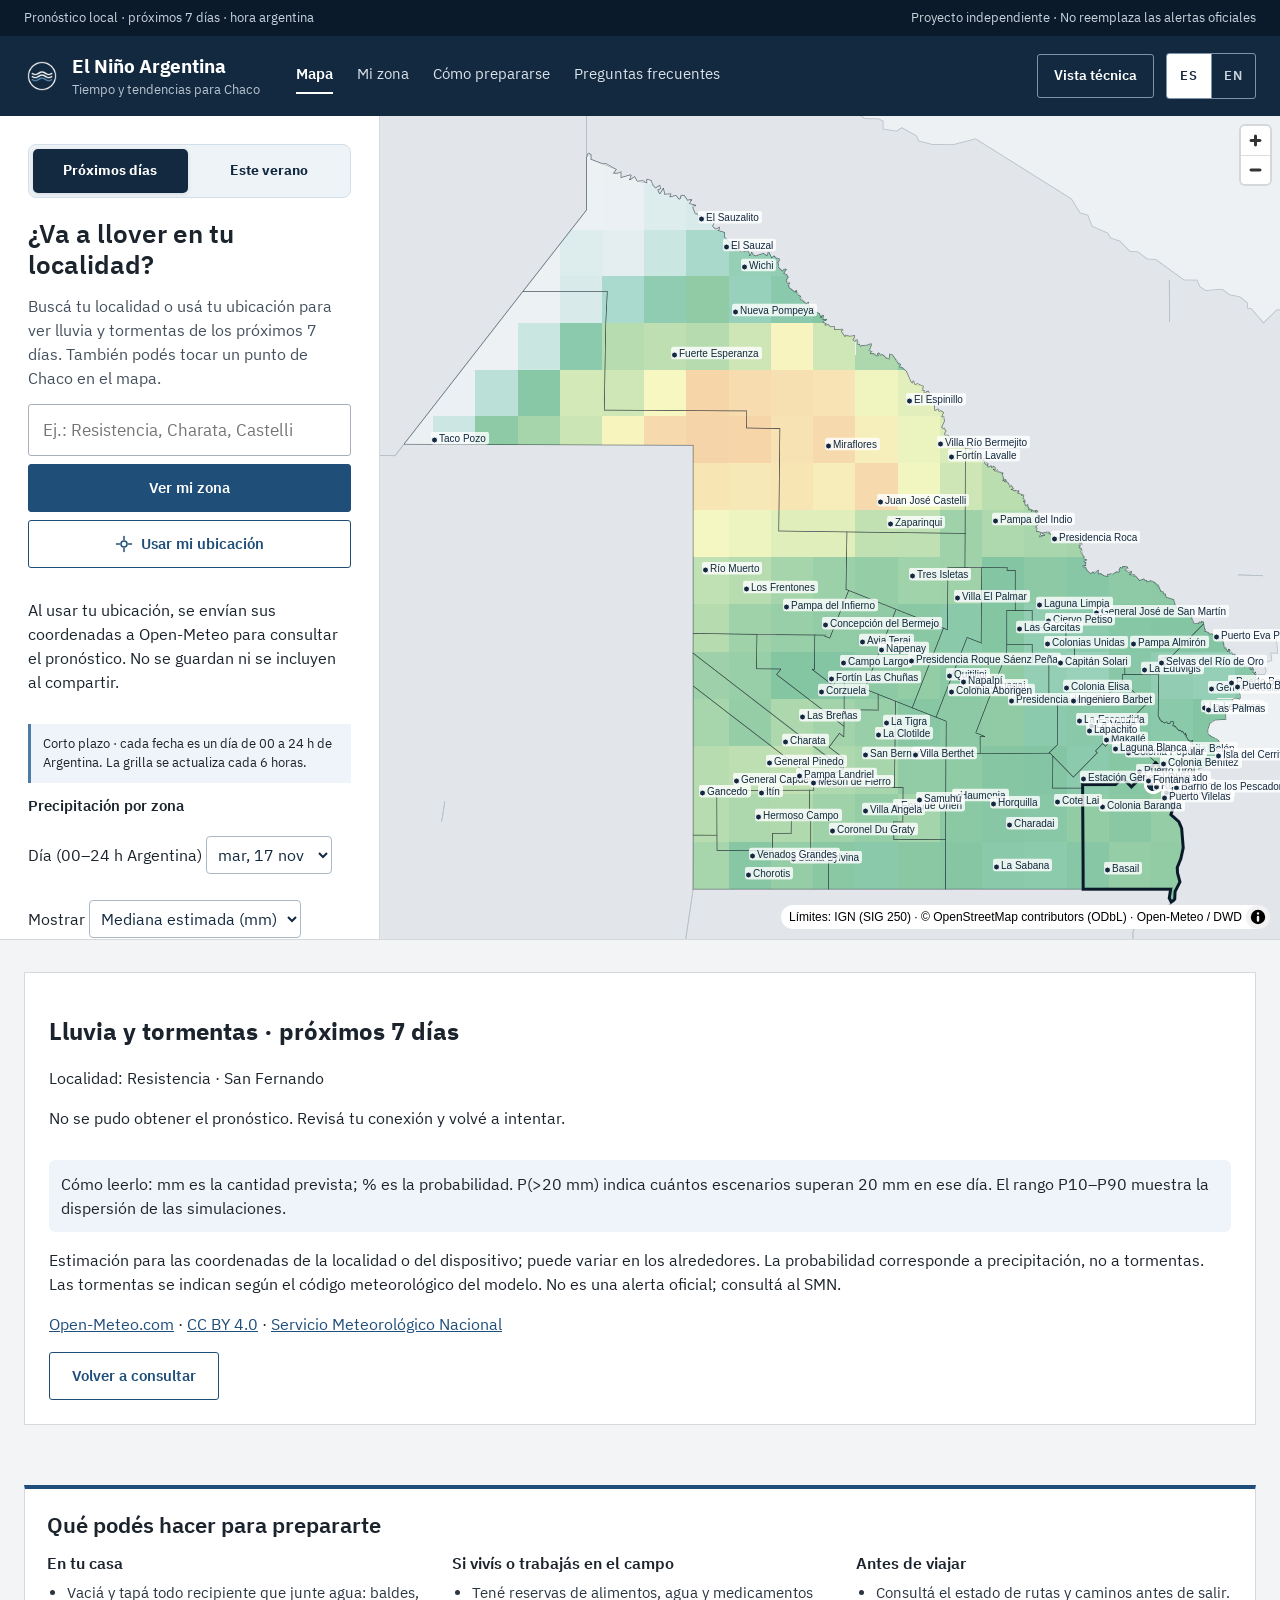
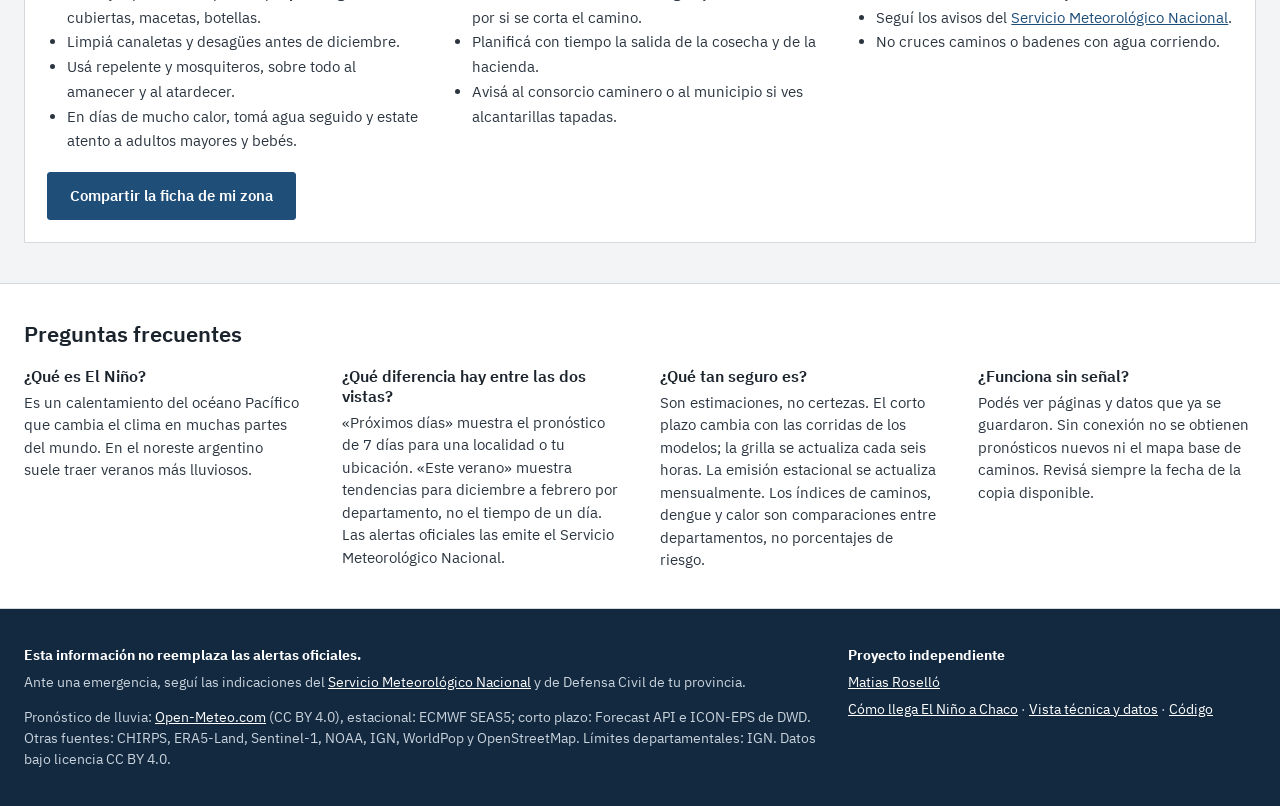
==== commit 04f579ae: "Integrar selector de horizonte al panel en escritorio y conservar tarjetas móviles" ====
--- a/docs/index.html
+++ b/docs/index.html
@@ -53,12 +53,13 @@
 </header>
 
 <main id="contenido">
+
+  <section class="explorador" id="mapa" aria-labelledby="titulo-explorador">
+    <div class="explorador-panel">
   <div class="contenedor selector-horizonte" role="group" aria-label="Tipo de información" data-i18n-attr="aria-label:h.grupo">
     <button type="button" data-horizonte-btn="dias" aria-pressed="true"><strong data-i18n="h.dias">Próximos días</strong><span data-i18n="h.dias-sub">7 días · por localidad o tu ubicación</span></button>
     <button type="button" data-horizonte-btn="verano" aria-pressed="false"><strong data-i18n="h.verano">Este verano</strong><span data-i18n="h.verano-sub">Diciembre a febrero · por departamento</span></button>
   </div>
-  <section class="explorador" id="mapa" aria-labelledby="titulo-explorador">
-    <div class="explorador-panel">
       <h1 id="titulo-explorador" >¿Cuánta lluvia puede caer en tu localidad?</h1>
       <p class="explorador-intro" id="intro-horizonte">Explorá la lluvia prevista para los próximos 7 días. Buscá una localidad, usá tu ubicación o tocá un punto del mapa para ver cantidades y probabilidades. También podés consultar las tendencias para el verano.</p>
         <form class="buscador" id="buscador" role="search" autocomplete="off">
--- a/docs/css/app.css
+++ b/docs/css/app.css
@@ -418,3 +418,15 @@
   .cabecera .idioma button, .cabecera .boton-claro { min-height: 44px; }
   .tabla-origen td { font-size: 14px; }
 }
+
+/* En escritorio el cambio de horizonte pertenece al panel, sin franja superior. */
+@media (min-width: 901px) {
+  .explorador .selector-horizonte { width: 100%; max-width: none; margin: 0 0 6px; padding: 4px; gap: 4px; flex: none; border: 1px solid #d3dfe8; border-radius: 8px; background: #eef3f7; }
+  .explorador .selector-horizonte button { padding: 10px 8px; min-height: 44px; border: 0; border-radius: 5px; align-items: center; justify-content: center; text-align: center; background: transparent; }
+  .explorador .selector-horizonte strong { font-size: 14px; }
+  .explorador .selector-horizonte span { display: none; }
+  .explorador .selector-horizonte [aria-pressed="true"] { background: #13293f; color: #fff; box-shadow: 0 1px 4px #13293f22; }
+}
+@media (max-width: 900px) {
+  .explorador .explorador-panel > .selector-horizonte { width: 100%; max-width: none; margin: 0; }
+}
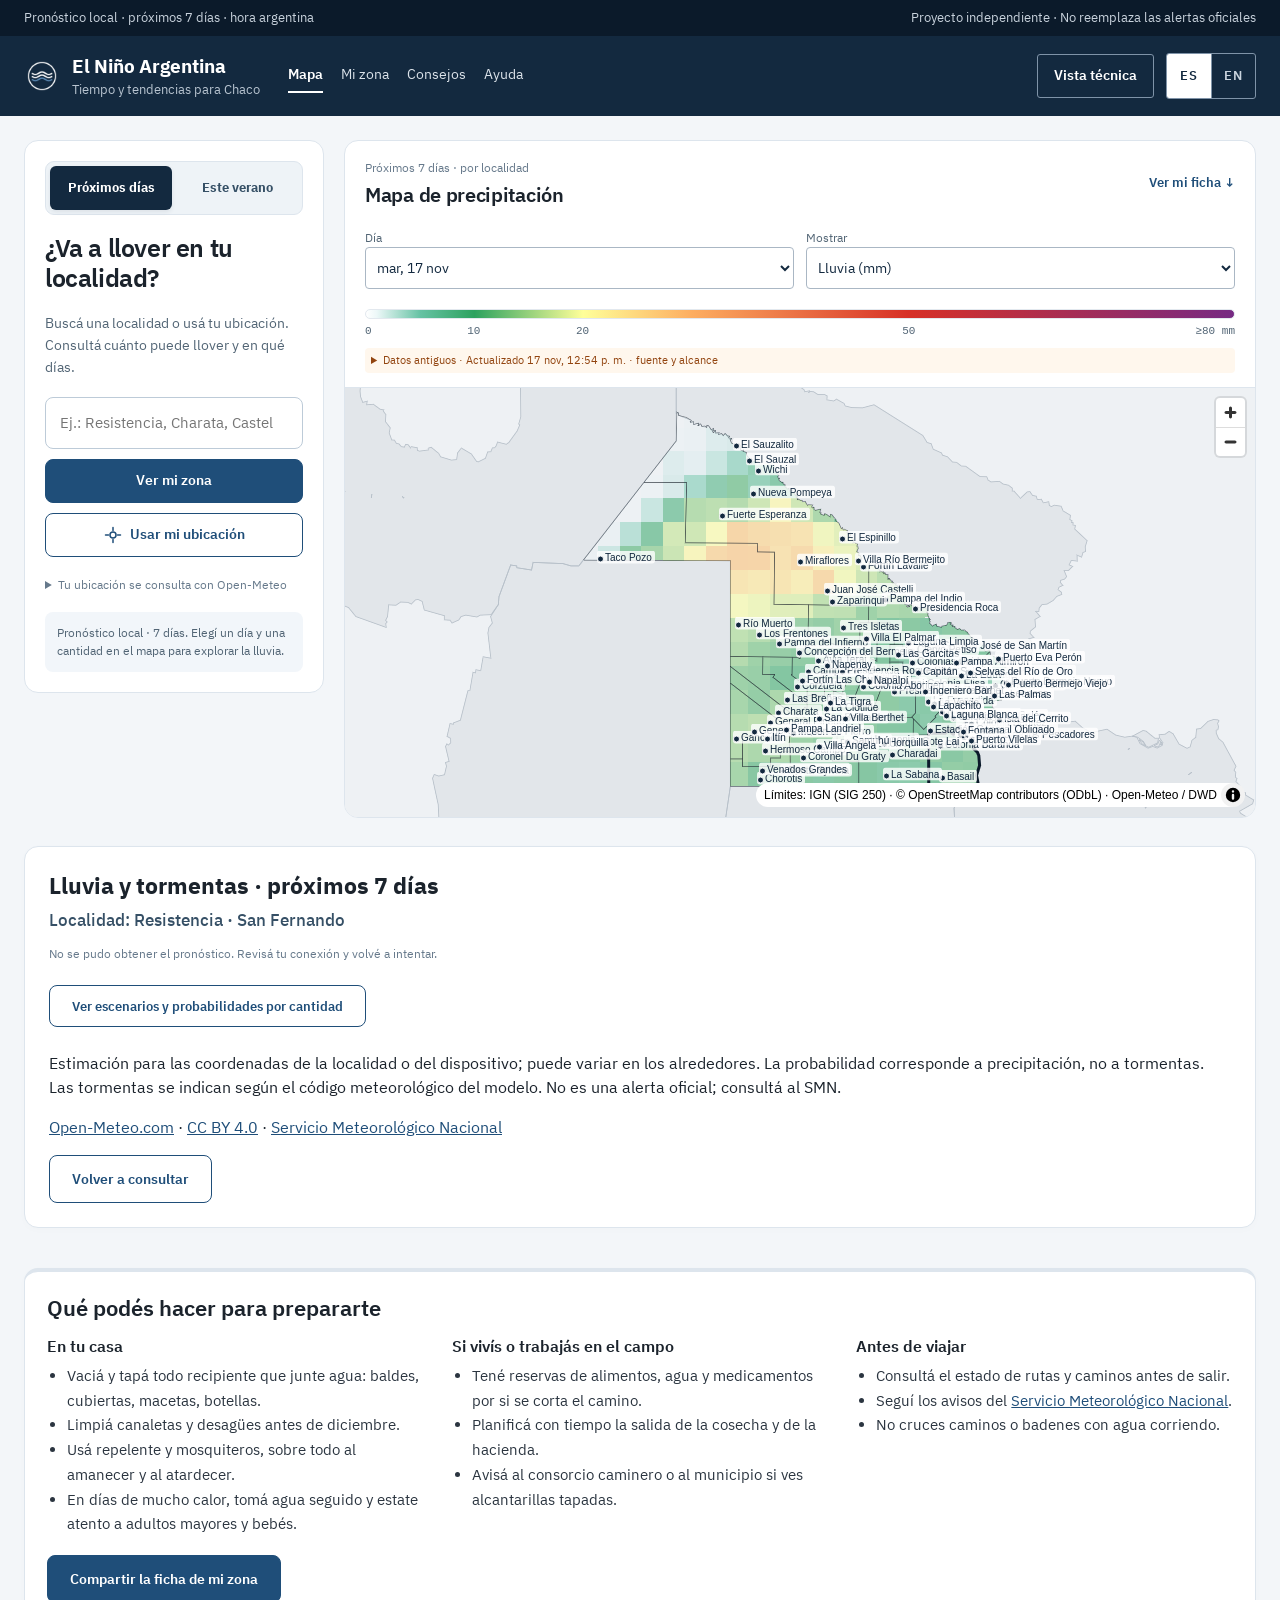
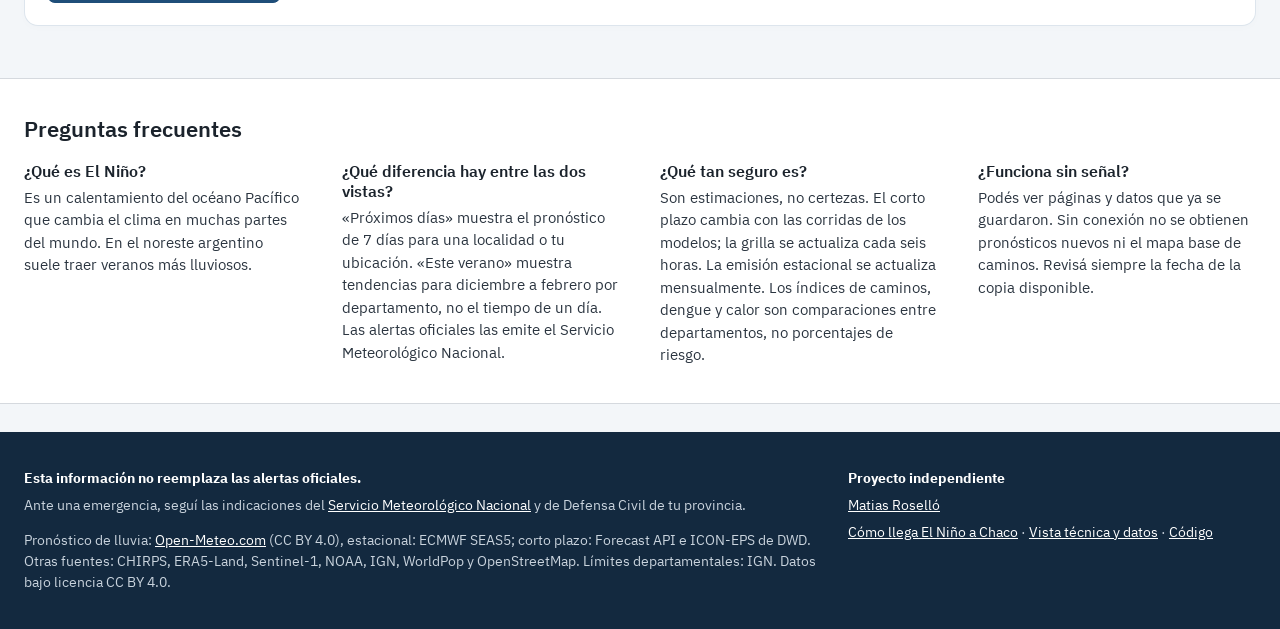
==== commit ea5262ce: "Ordenar la interfaz pública con mapa y controles integrados y detalle progresivo" ====
--- a/docs/index.html
+++ b/docs/index.html
@@ -12,8 +12,9 @@
 <link rel="preload" href="fonts/ibm-plex-sans-latin-400-normal.woff2" as="font" type="font/woff2" crossorigin>
 <link rel="stylesheet" href="vendor/maplibre-gl.css">
 <link rel="stylesheet" href="css/app.css">
+<link rel="stylesheet" href="css/ciudadana.css">
 </head>
-<body data-horizonte="dias">
+<body class="pagina-ciudadana" data-horizonte="dias">
 <a class="sr-only" href="#contenido" data-i18n="saltar">Saltar al contenido</a>
 
 <div class="aviso-demo" role="note">
@@ -39,8 +40,9 @@
     <nav class="nav" aria-label="Principal" data-i18n-attr="aria-label:c.nav">
       <a href="#mapa" aria-current="page" data-i18n="c.nav-mapa">Mapa</a>
         <a href="#resumen" data-i18n="c.nav-zona">Mi zona</a>
-      <a href="#prepararse" data-i18n="c.nav-prep">Cómo prepararse</a>
-      <a href="#preguntas" data-i18n="c.nav-faq">Preguntas frecuentes</a>
+      <a href="#prepararse" data-i18n="c.nav-prep">Consejos</a>
+      <a href="#preguntas" data-i18n="c.nav-faq">Ayuda</a>
+      <a class="nav-datos" href="tecnica.html" data-i18n="ux.datos">Datos</a>
     </nav>
     <div class="cabecera-acciones">
       <a class="boton-claro" href="tecnica.html" data-i18n="c.vista-tecnica">Vista técnica</a>
@@ -56,7 +58,7 @@
 
   <section class="explorador" id="mapa" aria-labelledby="titulo-explorador">
     <div class="explorador-panel">
-  <div class="contenedor selector-horizonte" role="group" aria-label="Tipo de información" data-i18n-attr="aria-label:h.grupo">
+  <div class="selector-horizonte" role="group" aria-label="Tipo de información" data-i18n-attr="aria-label:h.grupo">
     <button type="button" data-horizonte-btn="dias" aria-pressed="true"><strong data-i18n="h.dias">Próximos días</strong><span data-i18n="h.dias-sub">7 días · por localidad o tu ubicación</span></button>
     <button type="button" data-horizonte-btn="verano" aria-pressed="false"><strong data-i18n="h.verano">Este verano</strong><span data-i18n="h.verano-sub">Diciembre a febrero · por departamento</span></button>
   </div>
@@ -74,14 +76,15 @@
               <span data-i18n="c.ubicacion">Usar mi ubicación</span>
             </button>
           </form>
-          <p class="nota" data-i18n="c.ubicacion-privacidad">Al usar tu ubicación, se envían sus coordenadas a Open-Meteo para consultar el pronóstico. No se guardan ni se incluyen al compartir.</p>
+          <details class="privacidad-ubicacion"><summary data-i18n="ux.privacidad">Tu ubicación se consulta con Open-Meteo</summary><p class="nota" data-i18n="c.ubicacion-privacidad">Al usar tu ubicación, se envían sus coordenadas a Open-Meteo para consultar el pronóstico. No se guardan ni se incluyen al compartir.</p></details>
           <p class="mensaje" id="mensaje" role="status" aria-live="polite"></p>
       <p id="alcance-horizonte" class="alcance-horizonte" role="status"></p>
       <h2 class="explorador-sub" data-horizonte="verano" id="titulo-temas" data-i18n="c.que-ver">Qué ver en el mapa</h2>
       <div class="tabs temas" role="tablist" aria-labelledby="titulo-temas" id="tabs" data-horizonte="verano"></div>
+    </div>
+    <div class="explorador-mapa">
+      <div class="visor-cabecera"><div><p class="visor-sobre" id="visor-sobre">Próximos 7 días</p><h2 id="titulo-visor">Mapa de precipitación</h2></div><a class="enlace-ficha" href="#resumen" data-i18n="ux.ver-ficha">Ver mi ficha ↓</a></div>
       <div class="leyenda" id="leyenda"></div>
-    </div>
-    <div class="explorador-mapa">
       <div class="mapa" id="mapa-contenedor" role="region" data-i18n-attr="aria-label:c.mapa-region" aria-label="Mapa de departamentos de Chaco. Tocá un departamento para ver su información."></div>
     </div>
   </section>
@@ -97,6 +100,7 @@
         <h2 id="pronostico-titulo">Lluvia y tormentas · próximos 7 días</h2>
         <p id="pronostico-zona"></p>
         <p id="pronostico-estado" role="status" aria-live="polite"></p>
+        <button type="button" class="boton boton-sec detalle-pronostico" id="alternar-escenarios" aria-expanded="false" aria-controls="pronostico-tabla">Ver escenarios y probabilidades por cantidad</button>
         <div class="pronostico-scroll">
           <table id="pronostico-tabla" hidden>
             <caption class="sr-only" data-pron-es="Pronóstico diario de lluvia y tormentas" data-pron-en="Daily rain and thunderstorm forecast">Pronóstico diario de lluvia y tormentas</caption>
@@ -126,6 +130,7 @@
       </article>
       <p class="linea-nino" data-horizonte="verano" id="linea-nino"></p>
 
+      <p class="ayuda-estacional" data-horizonte="verano" data-i18n="ux.ayuda-verano">Esta ficha resume el verano completo. Los colores comparan departamentos; no indican qué día va a llover.</p>
       <div class="tarjetas" data-horizonte="verano">
         <article class="panel tarjeta">
           <div class="tarjeta-cab">
--- a/docs/css/app.css
+++ b/docs/css/app.css
@@ -430,3 +430,9 @@
 @media (max-width: 900px) {
   .explorador .explorador-panel > .selector-horizonte { width: 100%; max-width: none; margin: 0; }
 }
+
+/* Visor de escritorio más contenido, con aire alrededor del mapa. */
+@media (min-width: 901px) {
+  .explorador { height: 72vh; min-height: 480px; max-height: 620px; }
+  .explorador-mapa { width: calc(100% - 48px); max-width: 980px; height: calc(100% - 48px); min-height: 0; margin: 24px auto; border: 1px solid var(--borde); border-radius: 10px; overflow: hidden; }
+}
--- a/docs/css/ciudadana.css
+++ b/docs/css/ciudadana.css
@@ -0,0 +1,128 @@
+/* Composición de la vista pública: controles, mapa y ficha en un mismo sistema. */
+.pagina-ciudadana { background: #f3f6f9; }
+.pagina-ciudadana .contenedor { max-width: 1280px; }
+.pagina-ciudadana .cabecera .contenedor { gap: 16px 28px; }
+.pagina-ciudadana .nav { gap: 12px 18px; font-size: 14px; }
+.pagina-ciudadana .explorador {
+  display: grid; grid-template-columns: 300px minmax(0, 1fr); gap: 20px;
+  width: calc(100% - 48px); max-width: 1232px; height: auto; min-height: 0; max-height: none;
+  margin: 24px auto 0; padding: 0; background: transparent; border: 0; align-items: start;
+}
+.pagina-ciudadana .explorador-panel {
+  display: flex; flex-direction: column; gap: 18px; padding: 20px;
+  overflow: visible; border: 1px solid #dde5ed; border-radius: 14px; background: #fff;
+}
+.pagina-ciudadana .explorador .explorador-panel > * { margin: 0; }
+.pagina-ciudadana .explorador-panel h1 { font-size: 25px; line-height: 1.22; letter-spacing: -.4px; }
+.pagina-ciudadana .explorador-intro { font-size: 14px; line-height: 1.6; color: #526575; }
+.pagina-ciudadana .explorador .selector-horizonte {
+  display: grid; grid-template-columns: 1fr 1fr; width: 100%; max-width: none; flex: none;
+  padding: 4px; gap: 4px; background: #eef3f7; border: 1px solid #dde5ed; border-radius: 9px;
+}
+.pagina-ciudadana .selector-horizonte button {
+  display: flex; align-items: center; justify-content: center; min-height: 44px; padding: 10px 6px;
+  border: 0; border-radius: 6px; background: transparent; text-align: center; color: #365066; box-shadow: none;
+}
+.pagina-ciudadana .selector-horizonte strong { font-size: 13px; }
+.pagina-ciudadana .selector-horizonte span { display: none; }
+.pagina-ciudadana .selector-horizonte [aria-pressed="true"] { background: #13293f; color: #fff; box-shadow: 0 2px 4px #13293f15; }
+.pagina-ciudadana .explorador .buscador { display: flex; flex-direction: column; gap: 10px; width: 100%; }
+.pagina-ciudadana .campo { min-height: 48px; border-radius: 8px; font-size: 15px; border-color: #bdcbd8; }
+.pagina-ciudadana .boton { border-radius: 8px; font-size: 14px; }
+.pagina-ciudadana .explorador .buscador .boton { width: 100%; min-height: 44px; }
+.pagina-ciudadana .privacidad-ubicacion { font-size: 12px; line-height: 1.6; color: #66798b; }
+.pagina-ciudadana .privacidad-ubicacion summary { cursor: pointer; }
+.pagina-ciudadana .privacidad-ubicacion p { margin: 8px 0 0; }
+.pagina-ciudadana .alcance-horizonte { padding: 12px; border: 0; border-radius: 8px; background: #f2f6fa; color: #526575; font-size: 12px; }
+.pagina-ciudadana .explorador-sub { color: #66798b; font-size: 12px; }
+.pagina-ciudadana .temas { display: flex; flex-wrap: wrap; padding: 0; gap: 6px; overflow: visible; }
+.pagina-ciudadana .temas .tab { min-height: 38px; font-size: 12px; padding: 8px 10px; }
+.pagina-ciudadana .explorador-mapa {
+  display: flex; flex-direction: column; gap: 0; position: relative; width: 100%; max-width: none;
+  height: auto; min-height: 0; margin: 0; padding: 0; overflow: hidden;
+  border: 1px solid #dde5ed; border-radius: 14px; background: #fff;
+}
+.pagina-ciudadana .visor-cabecera { display: flex; align-items: center; justify-content: space-between; gap: 12px; padding: 18px 20px 12px; }
+.pagina-ciudadana .visor-sobre { margin: 0 0 5px; color: #66798b; font-size: 12px; }
+.pagina-ciudadana .visor-cabecera h2 { margin: 0; font-size: 20px; font-weight: 600; letter-spacing: -.3px; }
+.pagina-ciudadana .enlace-ficha { flex: none; font-size: 13px; text-decoration: none; font-weight: 600; }
+.pagina-ciudadana .explorador .mapa { position: relative; inset: auto; flex: none; width: 100%; height: 430px; min-height: 0; border: 0; border-top: 1px solid #dde5ed; }
+.pagina-ciudadana .explorador .leyenda { display: flex; flex-wrap: wrap; gap: 8px 14px; padding: 0 20px 14px; margin: 0; width: 100%; flex: none; order: initial; }
+.pagina-ciudadana .explorador .leyenda h3 { width: 100%; margin: 0; font-size: 14px; }
+.pagina-ciudadana[data-horizonte="dias"] #leyenda > h3 { display: none; }
+.pagina-ciudadana .controles-precipitacion { display: grid; grid-template-columns: 1fr 1fr; gap: 12px; width: 100%; }
+.pagina-ciudadana .explorador .leyenda label { display: flex; flex-direction: column; gap: 6px; min-width: 0; width: auto; margin: 0; font-size: 12px; color: #526575; }
+.pagina-ciudadana .explorador .leyenda select { width: 100%; max-width: 100%; min-height: 42px; border: 1px solid #bdcbd8; border-radius: 7px; padding: 8px 10px; background: #fff; color: #13293f; font-size: 14px; }
+.pagina-ciudadana .explorador .escala-lluvia { width: 100%; height: 10px; margin: 2px 0 0; border: 1px solid #e2e8ee; border-radius: 5px; }
+.pagina-ciudadana .explorador .leyenda .escala-valores { display: block; width: 100%; margin: -4px 0 0; font-size: 11px; color: #526575; }
+.pagina-ciudadana .detalles-mapa { width: 100%; font-size: 11px; color: #66798b; }
+.pagina-ciudadana .detalles-mapa summary { cursor: pointer; line-height: 1.6; }
+.pagina-ciudadana .explorador .leyenda .detalles-mapa p { display: block; margin: 8px 0; font-size: 12px; line-height: 1.6; }
+.pagina-ciudadana .explorador .leyenda > p { display: block; font-size: 12px; line-height: 1.5; margin: 0; }
+.pagina-ciudadana .explorador .leyenda-item { font-size: 12px; }
+.pagina-ciudadana .seccion { padding-top: 28px; padding-bottom: 12px; }
+.pagina-ciudadana .panel { border-radius: 14px; border-color: #dde5ed; box-shadow: 0 2px 8px #13293f04; }
+.pagina-ciudadana .pronostico { padding: 24px; margin: 0; }
+.pagina-ciudadana .pronostico h2 { margin: 0 0 8px; font-size: 23px; }
+.pagina-ciudadana #pronostico-zona { font-size: 17px; font-weight: 500; color: #365066; margin: 0 0 6px; }
+.pagina-ciudadana #pronostico-estado { font-size: 12px; color: #66798b; }
+.pagina-ciudadana .pronostico th { font-size: 12px; }
+.pagina-ciudadana .pronostico td { font-size: 14px; }
+.pagina-ciudadana .ayuda-estacional { margin: -6px 0 20px; font-size: 14px; color: #526575; }
+.pagina-ciudadana .pie { margin-top: 28px; }
+@media (max-width: 1050px) and (min-width: 761px) {
+  .pagina-ciudadana .explorador { grid-template-columns: 270px minmax(0,1fr); gap: 16px; }
+  .pagina-ciudadana .explorador-panel { padding: 16px; }
+  .pagina-ciudadana .enlace-ficha { display: none; }
+}
+@media (max-width: 760px) {
+  .pagina-ciudadana .explorador { display: flex; flex-direction: column; width: calc(100% - 32px); gap: 16px; margin: 16px auto 0; padding: 0; }
+  .pagina-ciudadana .explorador-panel { width: 100%; padding: 16px; gap: 14px; }
+  .pagina-ciudadana .explorador-panel h1 { font-size: 24px; margin: 0; }
+  .pagina-ciudadana .explorador .selector-horizonte { margin: 0; padding: 4px; }
+  .pagina-ciudadana .selector-horizonte button { flex-direction: column; gap: 5px; min-height: 78px; padding: 10px 8px; }
+  .pagina-ciudadana .selector-horizonte strong { font-size: 14px; }
+  .pagina-ciudadana .selector-horizonte span { display: block; font-size: 11px; font-weight: 400; line-height: 1.4; }
+  .pagina-ciudadana .explorador .buscador { flex-direction: row; flex-wrap: wrap; }
+  .pagina-ciudadana .explorador .buscador .envoltura { flex: 1 1 100%; }
+  .pagina-ciudadana .explorador .buscador .boton { width: auto; flex: 1 1 auto; font-size: 13px; padding: 0 12px; }
+  .pagina-ciudadana .explorador-mapa { width: 100%; order: initial; }
+  .pagina-ciudadana .visor-cabecera { padding: 16px; }
+  .pagina-ciudadana .visor-cabecera h2 { font-size: 18px; }
+  .pagina-ciudadana .visor-sobre { font-size: 11px; }
+  .pagina-ciudadana .enlace-ficha { font-size: 12px; }
+  .pagina-ciudadana .explorador .leyenda { padding: 0 16px 14px; }
+  .pagina-ciudadana .controles-precipitacion { gap: 8px; }
+  .pagina-ciudadana .explorador .leyenda select { font-size: 16px; padding: 6px; }
+  .pagina-ciudadana .explorador .mapa { height: 360px; }
+  .pagina-ciudadana .pronostico { padding: 16px; }
+  .pagina-ciudadana .pronostico h2 { font-size: 21px; }
+  .pagina-ciudadana .seccion { padding-top: 20px; }
+}
+@media (prefers-reduced-motion: reduce) {
+  .pagina-ciudadana { scroll-behavior: auto; }
+}
+.pagina-ciudadana .nav-datos { display: none; }
+.pagina-ciudadana .detalle-pronostico { min-height: 42px; margin: 10px 0; font-size: 13px; }
+.pagina-ciudadana .pronostico:not(.detalle-activo) #pronostico-tabla th:nth-child(n+5),
+.pagina-ciudadana .pronostico:not(.detalle-activo) #pronostico-tabla td:nth-child(n+5),
+.pagina-ciudadana .pronostico:not(.detalle-activo) .lectura-pronostico,
+.pagina-ciudadana .pronostico:not(.detalle-activo) #ensamble-estado { display: none; }
+@media (max-width: 760px) {
+  .pagina-ciudadana .cabecera .contenedor { display: grid; grid-template-columns: minmax(0,1fr) auto; gap: 8px; padding-top: 12px; padding-bottom: 8px; }
+  .pagina-ciudadana .marca { grid-column: 1; grid-row: 1; gap: 8px; min-width: 0; }
+  .pagina-ciudadana .marca img { width: 30px; height: 30px; }
+  .pagina-ciudadana .marca-titulo { font-size: 17px; }
+  .pagina-ciudadana .marca-sub { font-size: 10px; }
+  .pagina-ciudadana .cabecera-acciones { grid-column: 2; grid-row: 1; margin: 0; }
+  .pagina-ciudadana .cabecera-acciones > .boton-claro { display: none; }
+  .pagina-ciudadana .idioma button { min-width: 38px; padding: 0 8px; }
+  .pagina-ciudadana .nav { grid-column: 1 / -1; grid-row: 2; gap: 4px; justify-content: space-between; font-size: 12px; }
+  .pagina-ciudadana .nav a { display: inline-flex; align-items: center; justify-content: center; padding: 4px; min-width: 44px; min-height: 44px; }
+  .pagina-ciudadana .pronostico:not(.detalle-activo) #pronostico-tabla td:nth-child(4) { grid-column: 1 / -1; }
+  .pagina-ciudadana .detalle-pronostico { width: 100%; font-size: 12px; padding: 10px; }
+}
+
+.pagina-ciudadana .escala-valores { position: relative; height: 17px; }
+.pagina-ciudadana .escala-valores span { position: absolute; white-space: nowrap; }
+.pagina-ciudadana .datos-antiguos summary { color: #92440f; background: #fff7ed; border-radius: 4px; padding: 4px 6px; }
